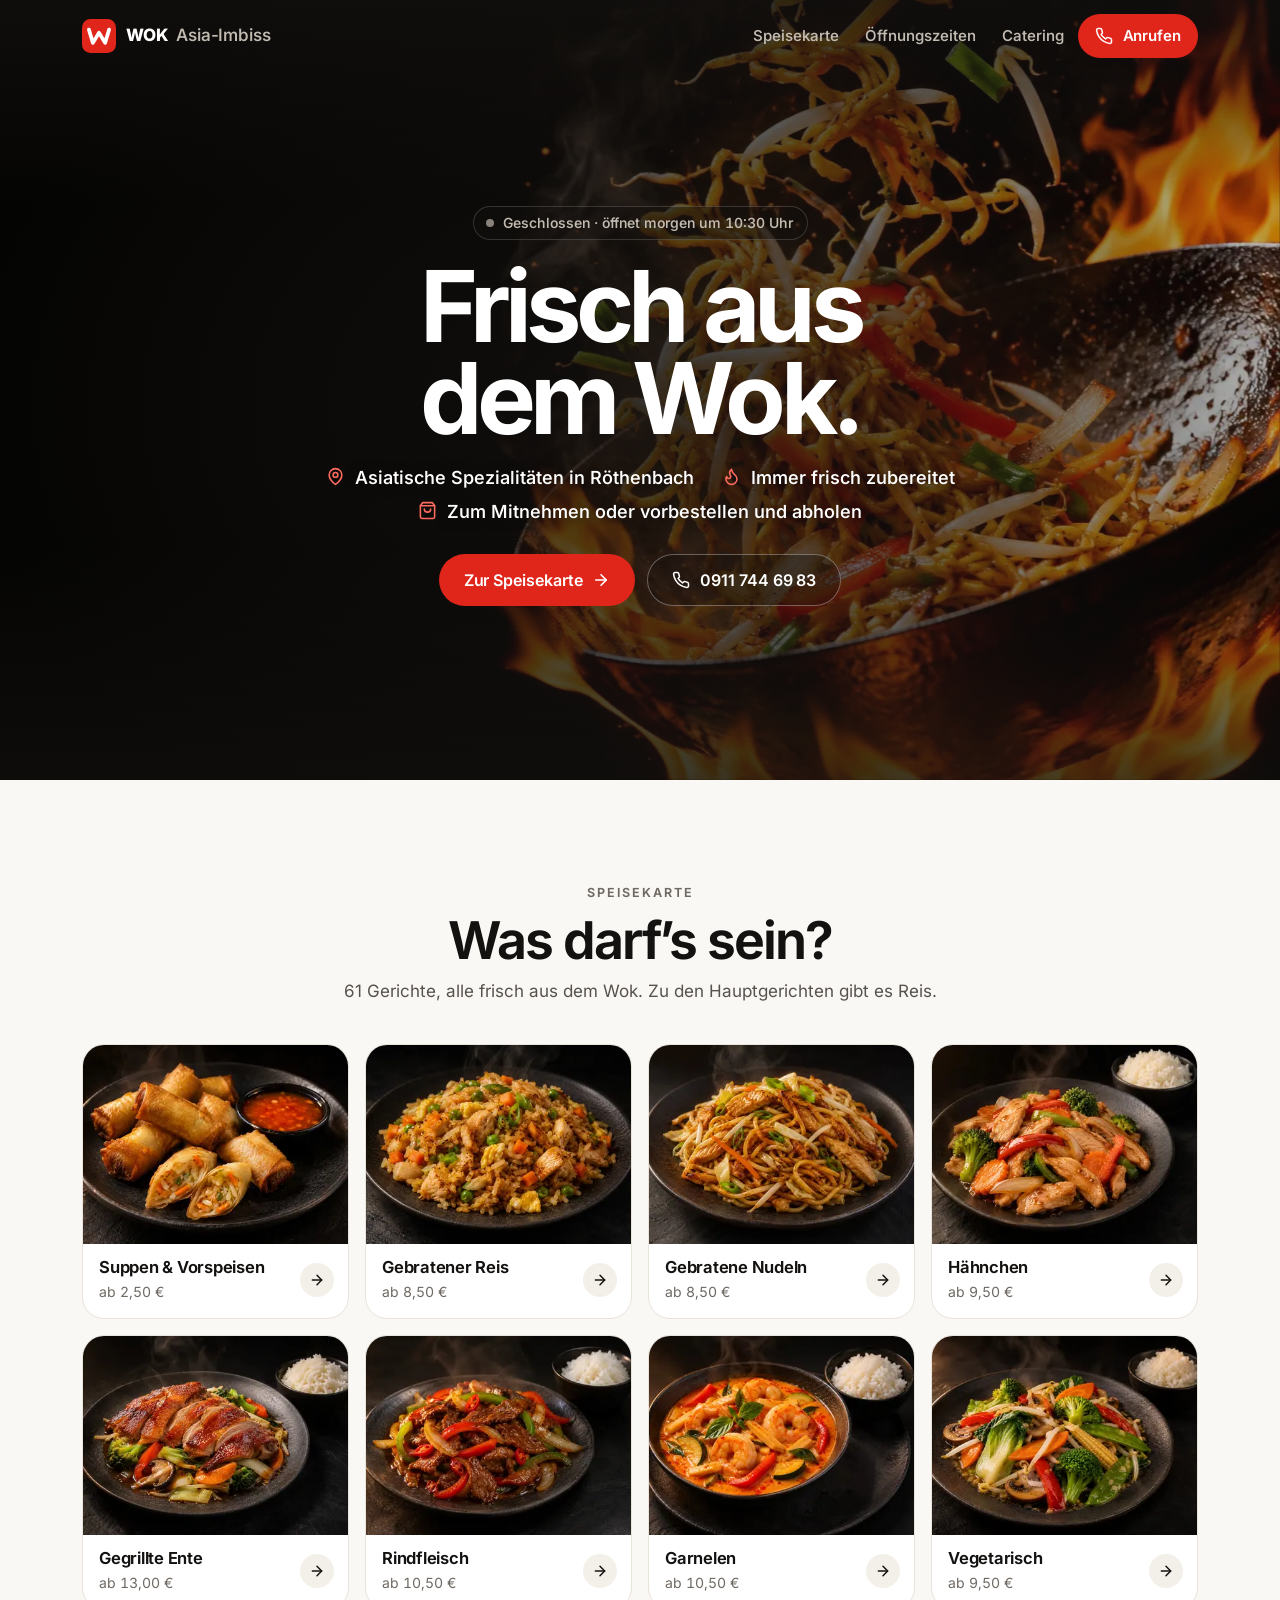
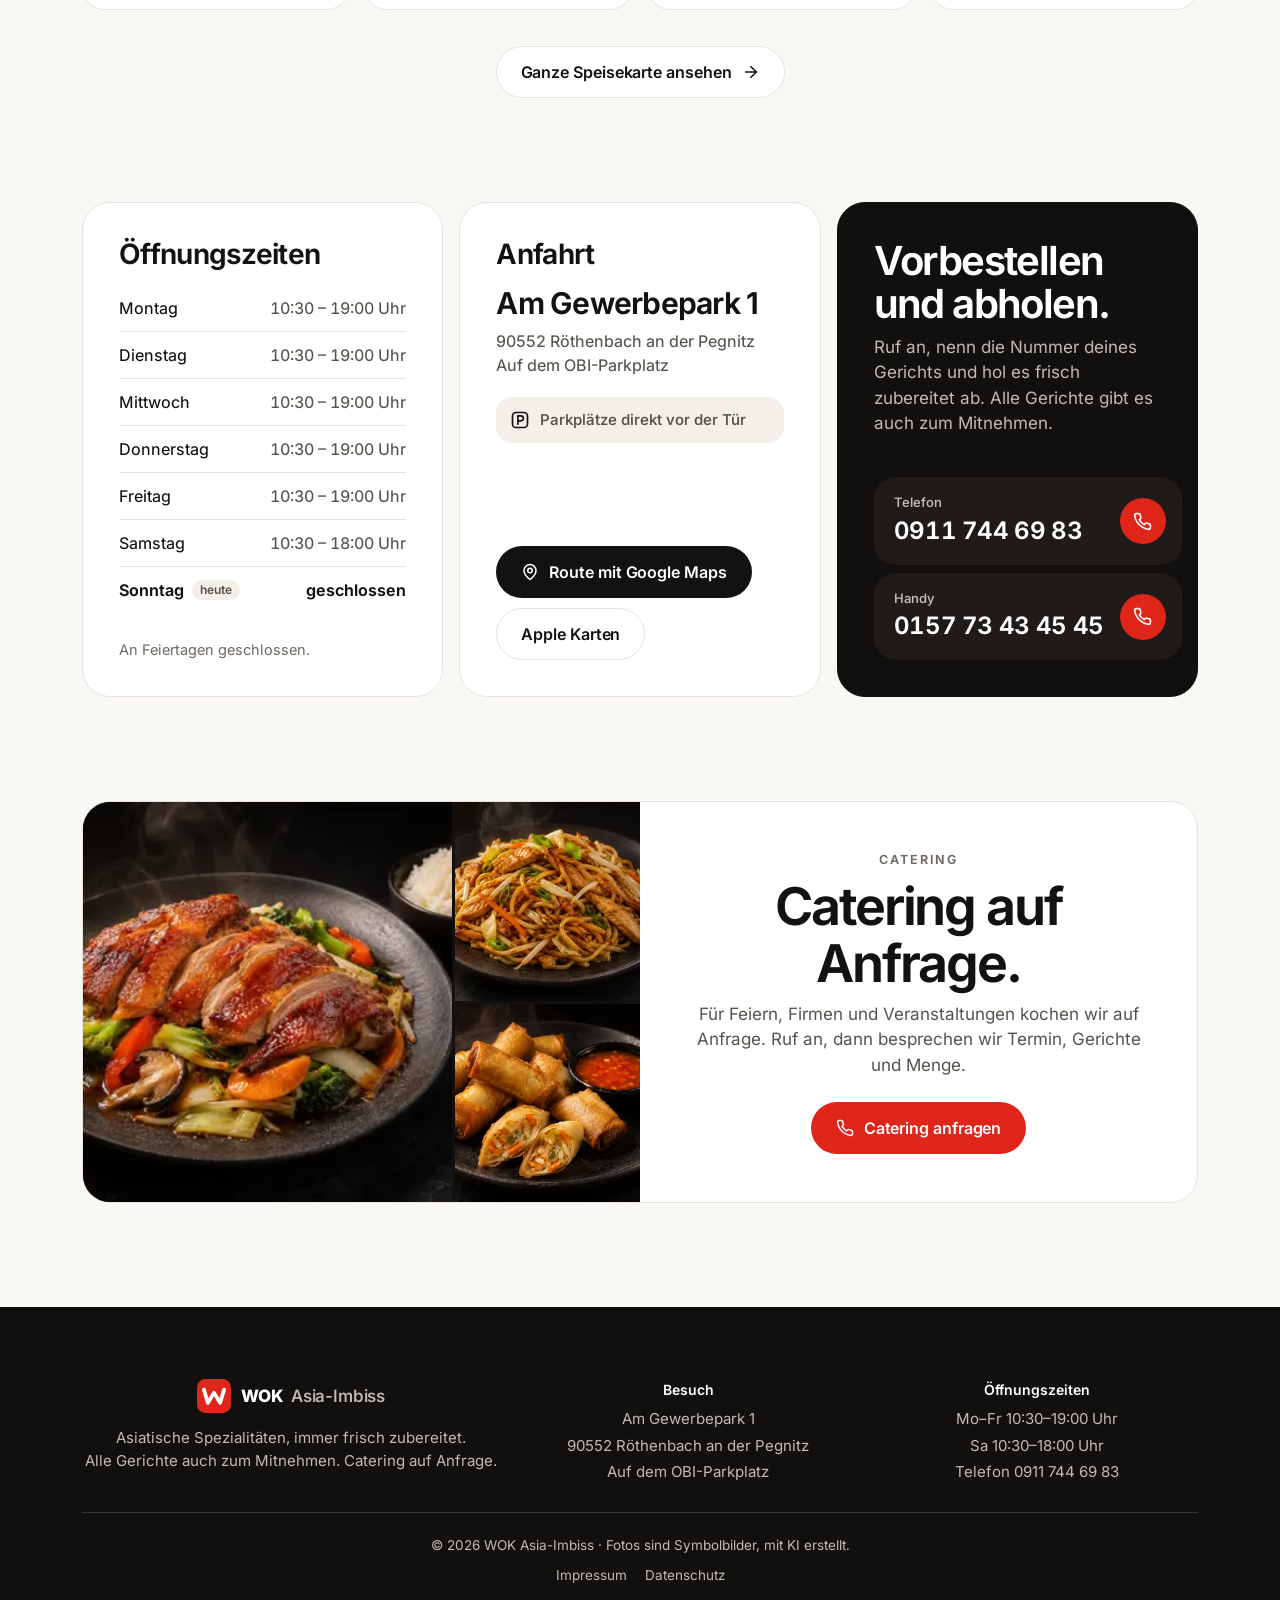
==== index.html @ e11b7545 "Website aktualisiert (Quelle b8aa96e)" ====
<!doctype html>
<html lang="de">
<head>
<meta charset="utf-8">
<meta name="viewport" content="width=device-width, initial-scale=1, viewport-fit=cover">
<title>WOK Asia-Imbiss | Röthenbach an der Pegnitz</title>
<meta name="description" content="WOK Asia-Imbiss in Röthenbach an der Pegnitz: asiatische spezialitäten, frisch aus dem Wok. Speisekarte mit Preisen, Öffnungszeiten, Vorbestellen und Catering auf Anfrage.">

<link rel="canonical" href="https://wokimbiss.torchtechnology.de/">
<meta name="theme-color" content="#12100e">
<meta name="format-detection" content="telephone=no">
<link rel="icon" href="/favicon.svg" type="image/svg+xml">
<link rel="apple-touch-icon" href="/apple-touch-icon.png">
<link rel="preload" href="/fonts/inter-latin.woff2" as="font" type="font/woff2" crossorigin>
<link rel="preload" as="image" type="image/webp" imagesrcset="/img/hero-480.7e2e9b.webp 480w, /img/hero-960.7e2e9b.webp 960w, /img/hero-1536.7e2e9b.webp 1536w" imagesizes="100vw" fetchpriority="high">
<link rel="stylesheet" href="/styles.css?v=b0c5729e">
<script>document.documentElement.classList.add("js")</script>
<meta property="og:type" content="website">
<meta property="og:locale" content="de_DE">
<meta property="og:site_name" content="WOK Asia-Imbiss">
<meta property="og:title" content="WOK Asia-Imbiss | Röthenbach an der Pegnitz">
<meta property="og:description" content="WOK Asia-Imbiss in Röthenbach an der Pegnitz: asiatische spezialitäten, frisch aus dem Wok. Speisekarte mit Preisen, Öffnungszeiten, Vorbestellen und Catering auf Anfrage.">
<meta property="og:url" content="https://wokimbiss.torchtechnology.de/">
<meta property="og:image" content="https://wokimbiss.torchtechnology.de/og.png">
<meta property="og:image:width" content="1200">
<meta property="og:image:height" content="630">
<meta name="twitter:card" content="summary_large_image">
<script type="application/ld+json">{"@context":"https://schema.org","@type":"Restaurant","@id":"https://wokimbiss.torchtechnology.de/#restaurant","name":"WOK Asia-Imbiss","description":"Asiatische Spezialitäten, immer frisch zubereitet. Alle Gerichte auch zum Mitnehmen.","url":"https://wokimbiss.torchtechnology.de/","telephone":"+499117446983","image":"https://wokimbiss.torchtechnology.de/og.png","servesCuisine":["Asiatisch","Chinesisch","Thailändisch"],"priceRange":"€","hasMenu":"https://wokimbiss.torchtechnology.de/speisekarte/","acceptsReservations":false,"address":{"@type":"PostalAddress","streetAddress":"Am Gewerbepark 1","postalCode":"90552","addressLocality":"Röthenbach an der Pegnitz","addressRegion":"Bayern","addressCountry":"DE"},"openingHoursSpecification":[{"@type":"OpeningHoursSpecification","dayOfWeek":["Monday","Tuesday","Wednesday","Thursday","Friday"],"opens":"10:30","closes":"19:00"},{"@type":"OpeningHoursSpecification","dayOfWeek":["Saturday"],"opens":"10:30","closes":"18:00"}]}</script>
</head>
<body>
<a class="skip" href="#inhalt">Zum Inhalt springen</a>
<div class="top">

<header class="head">
  <div class="wrap">
    <a class="brand" href="/" aria-label="WOK Asia-Imbiss, zur Startseite"><svg viewBox="0 0 64 64" aria-hidden="true"><rect width="64" height="64" rx="16" fill="#e0251b"/><path d="M13 20l7.5 25L32 26l11.5 19L51 20" fill="none" stroke="#fff" stroke-width="7" stroke-linecap="round" stroke-linejoin="round"/></svg><span><b>WOK</b> Asia-Imbiss</span></a>
    <nav class="nav" aria-label="Hauptnavigation">
      <a href="/speisekarte/">Speisekarte</a>
      <a class="nav-wide" href="/#besuch">Öffnungszeiten</a><a class="nav-wide" href="/#catering">Catering</a>
      <a class="btn btn-primary btn-call" href="tel:+499117446983"><svg viewBox="0 0 24 24" fill="none" stroke="currentColor" stroke-width="2" stroke-linecap="round" stroke-linejoin="round" aria-hidden="true"><path d="M22 16.92v3a2 2 0 0 1-2.18 2 19.79 19.79 0 0 1-8.63-3.07 19.5 19.5 0 0 1-6-6 19.79 19.79 0 0 1-3.07-8.67A2 2 0 0 1 4.11 2h3a2 2 0 0 1 2 1.72 12.84 12.84 0 0 0 .7 2.81 2 2 0 0 1-.45 2.11L8.09 9.91a16 16 0 0 0 6 6l1.27-1.27a2 2 0 0 1 2.11-.45 12.84 12.84 0 0 0 2.81.7A2 2 0 0 1 22 16.92z"/></svg><span>Anrufen</span></a>
    </nav>
  </div>
</header>

<section class="hero" aria-labelledby="hero-titel">
  <div class="hero-bild" data-video-gross="/video/hero-gross.216dca.mp4" data-video-klein="/video/hero-klein.01dcab.mp4"><img src="/img/hero-960.7e2e9b.webp" srcset="/img/hero-480.7e2e9b.webp 480w, /img/hero-960.7e2e9b.webp 960w, /img/hero-1536.7e2e9b.webp 1536w" sizes="100vw" width="1536" height="1024" alt="" fetchpriority="high"></div>
  <div class="wrap">
    <div class="hero-text rise">
      <p class="status" data-status aria-live="polite">Mo–Fr 10:30–19:00 Uhr · Sa 10:30–18:00 Uhr</p>
      <h1 id="hero-titel">Frisch aus dem Wok.</h1>
      <ul class="punkte">
        <li><svg viewBox="0 0 24 24" fill="none" stroke="currentColor" stroke-width="2" stroke-linecap="round" stroke-linejoin="round" aria-hidden="true"><path d="M20 10c0 6-8 12-8 12s-8-6-8-12a8 8 0 0 1 16 0Z"/><circle cx="12" cy="10" r="3"/></svg>Asiatische Spezialitäten in Röthenbach</li>
        <li><svg viewBox="0 0 24 24" fill="none" stroke="currentColor" stroke-width="2" stroke-linecap="round" stroke-linejoin="round" aria-hidden="true"><path d="M8.5 14.5A2.5 2.5 0 0 0 11 12c0-1.38-.5-2-1-3-1.07-2.14-.22-4.05 2-6 .5 2.5 2 4.9 4 6.5 2 1.6 3 3.5 3 5.5a7 7 0 1 1-14 0c0-1.15.43-2.29 1-3a2.5 2.5 0 0 0 2.5 2.5z"/></svg>Immer frisch zubereitet</li>
        <li><svg viewBox="0 0 24 24" fill="none" stroke="currentColor" stroke-width="2" stroke-linecap="round" stroke-linejoin="round" aria-hidden="true"><path d="M6 2 3 6v14a2 2 0 0 0 2 2h14a2 2 0 0 0 2-2V6l-3-4Z"/><path d="M3 6h18"/><path d="M16 10a4 4 0 0 1-8 0"/></svg>Zum Mitnehmen oder vorbestellen und abholen</li>
      </ul>
      <div class="cta">
        <a class="btn btn-primary" href="/speisekarte/">Zur Speisekarte<svg class="go" viewBox="0 0 24 24" fill="none" stroke="currentColor" stroke-width="2.2" stroke-linecap="round" stroke-linejoin="round" aria-hidden="true"><path d="M5 12h14"/><path d="m12 5 7 7-7 7"/></svg></a>
        <a class="btn btn-glass" href="tel:+499117446983"><svg viewBox="0 0 24 24" fill="none" stroke="currentColor" stroke-width="2" stroke-linecap="round" stroke-linejoin="round" aria-hidden="true"><path d="M22 16.92v3a2 2 0 0 1-2.18 2 19.79 19.79 0 0 1-8.63-3.07 19.5 19.5 0 0 1-6-6 19.79 19.79 0 0 1-3.07-8.67A2 2 0 0 1 4.11 2h3a2 2 0 0 1 2 1.72 12.84 12.84 0 0 0 .7 2.81 2 2 0 0 1-.45 2.11L8.09 9.91a16 16 0 0 0 6 6l1.27-1.27a2 2 0 0 1 2.11-.45 12.84 12.84 0 0 0 2.81.7A2 2 0 0 1 22 16.92z"/></svg>0911 744 69 83</a>
      </div>
    </div>
  </div>
</section>
</div>
<main id="inhalt">

<section class="band" aria-labelledby="karte-titel">
  <div class="wrap">
    <div class="band-head" data-reveal>
      <div>
        <p class="kicker">Speisekarte</p>
        <h2 class="h2" id="karte-titel">Was darf’s sein?</h2>
        <p class="sub">61 Gerichte, alle frisch aus dem Wok. Zu den Hauptgerichten gibt es Reis.</p>
      </div>
    </div>
    <div class="tiles" data-reveal>
<a class="tile" href="/speisekarte/#vorspeisen">
        <div class="tile-bild"><img src="/img/vorspeisen-960.758e35.webp" srcset="/img/vorspeisen-480.758e35.webp 480w, /img/vorspeisen-960.758e35.webp 960w, /img/vorspeisen-1536.758e35.webp 1536w" sizes="(min-width: 1180px) 270px, (min-width: 820px) 23vw, 46vw" width="1536" height="1024" alt="" loading="lazy" decoding="async"></div>
        <div class="tile-text"><div><h3>Suppen &amp; Vorspeisen</h3><p>ab 2,50 €</p></div><i><svg class="go" viewBox="0 0 24 24" fill="none" stroke="currentColor" stroke-width="2.2" stroke-linecap="round" stroke-linejoin="round" aria-hidden="true"><path d="M5 12h14"/><path d="m12 5 7 7-7 7"/></svg></i></div>
      </a>
<a class="tile" href="/speisekarte/#reis">
        <div class="tile-bild"><img src="/img/reis-960.37f11b.webp" srcset="/img/reis-480.37f11b.webp 480w, /img/reis-960.37f11b.webp 960w, /img/reis-1536.37f11b.webp 1536w" sizes="(min-width: 1180px) 270px, (min-width: 820px) 23vw, 46vw" width="1536" height="1024" alt="" loading="lazy" decoding="async"></div>
        <div class="tile-text"><div><h3>Gebratener Reis</h3><p>ab 8,50 €</p></div><i><svg class="go" viewBox="0 0 24 24" fill="none" stroke="currentColor" stroke-width="2.2" stroke-linecap="round" stroke-linejoin="round" aria-hidden="true"><path d="M5 12h14"/><path d="m12 5 7 7-7 7"/></svg></i></div>
      </a>
<a class="tile" href="/speisekarte/#nudeln">
        <div class="tile-bild"><img src="/img/nudeln-960.c8d05f.webp" srcset="/img/nudeln-480.c8d05f.webp 480w, /img/nudeln-960.c8d05f.webp 960w, /img/nudeln-1536.c8d05f.webp 1536w" sizes="(min-width: 1180px) 270px, (min-width: 820px) 23vw, 46vw" width="1536" height="1024" alt="" loading="lazy" decoding="async"></div>
        <div class="tile-text"><div><h3>Gebratene Nudeln</h3><p>ab 8,50 €</p></div><i><svg class="go" viewBox="0 0 24 24" fill="none" stroke="currentColor" stroke-width="2.2" stroke-linecap="round" stroke-linejoin="round" aria-hidden="true"><path d="M5 12h14"/><path d="m12 5 7 7-7 7"/></svg></i></div>
      </a>
<a class="tile" href="/speisekarte/#haehnchen">
        <div class="tile-bild"><img src="/img/haehnchen-960.d4d4cb.webp" srcset="/img/haehnchen-480.d4d4cb.webp 480w, /img/haehnchen-960.d4d4cb.webp 960w, /img/haehnchen-1536.d4d4cb.webp 1536w" sizes="(min-width: 1180px) 270px, (min-width: 820px) 23vw, 46vw" width="1536" height="1024" alt="" loading="lazy" decoding="async"></div>
        <div class="tile-text"><div><h3>Hähnchen</h3><p>ab 9,50 €</p></div><i><svg class="go" viewBox="0 0 24 24" fill="none" stroke="currentColor" stroke-width="2.2" stroke-linecap="round" stroke-linejoin="round" aria-hidden="true"><path d="M5 12h14"/><path d="m12 5 7 7-7 7"/></svg></i></div>
      </a>
<a class="tile" href="/speisekarte/#ente">
        <div class="tile-bild"><img src="/img/ente-960.2f9242.webp" srcset="/img/ente-480.2f9242.webp 480w, /img/ente-960.2f9242.webp 960w, /img/ente-1536.2f9242.webp 1536w" sizes="(min-width: 1180px) 270px, (min-width: 820px) 23vw, 46vw" width="1536" height="1024" alt="" loading="lazy" decoding="async"></div>
        <div class="tile-text"><div><h3>Gegrillte Ente</h3><p>ab 13,00 €</p></div><i><svg class="go" viewBox="0 0 24 24" fill="none" stroke="currentColor" stroke-width="2.2" stroke-linecap="round" stroke-linejoin="round" aria-hidden="true"><path d="M5 12h14"/><path d="m12 5 7 7-7 7"/></svg></i></div>
      </a>
<a class="tile" href="/speisekarte/#rind">
        <div class="tile-bild"><img src="/img/rind-960.48fc5e.webp" srcset="/img/rind-480.48fc5e.webp 480w, /img/rind-960.48fc5e.webp 960w, /img/rind-1536.48fc5e.webp 1536w" sizes="(min-width: 1180px) 270px, (min-width: 820px) 23vw, 46vw" width="1536" height="1024" alt="" loading="lazy" decoding="async"></div>
        <div class="tile-text"><div><h3>Rindfleisch</h3><p>ab 10,50 €</p></div><i><svg class="go" viewBox="0 0 24 24" fill="none" stroke="currentColor" stroke-width="2.2" stroke-linecap="round" stroke-linejoin="round" aria-hidden="true"><path d="M5 12h14"/><path d="m12 5 7 7-7 7"/></svg></i></div>
      </a>
<a class="tile" href="/speisekarte/#garnelen">
        <div class="tile-bild"><img src="/img/garnelen-960.a9fc4d.webp" srcset="/img/garnelen-480.a9fc4d.webp 480w, /img/garnelen-960.a9fc4d.webp 960w, /img/garnelen-1536.a9fc4d.webp 1536w" sizes="(min-width: 1180px) 270px, (min-width: 820px) 23vw, 46vw" width="1536" height="1024" alt="" loading="lazy" decoding="async"></div>
        <div class="tile-text"><div><h3>Garnelen</h3><p>ab 10,50 €</p></div><i><svg class="go" viewBox="0 0 24 24" fill="none" stroke="currentColor" stroke-width="2.2" stroke-linecap="round" stroke-linejoin="round" aria-hidden="true"><path d="M5 12h14"/><path d="m12 5 7 7-7 7"/></svg></i></div>
      </a>
<a class="tile" href="/speisekarte/#vegetarisch">
        <div class="tile-bild"><img src="/img/vegetarisch-960.5b29e7.webp" srcset="/img/vegetarisch-480.5b29e7.webp 480w, /img/vegetarisch-960.5b29e7.webp 960w, /img/vegetarisch-1536.5b29e7.webp 1536w" sizes="(min-width: 1180px) 270px, (min-width: 820px) 23vw, 46vw" width="1536" height="1024" alt="" loading="lazy" decoding="async"></div>
        <div class="tile-text"><div><h3>Vegetarisch</h3><p>ab 9,50 €</p></div><i><svg class="go" viewBox="0 0 24 24" fill="none" stroke="currentColor" stroke-width="2.2" stroke-linecap="round" stroke-linejoin="round" aria-hidden="true"><path d="M5 12h14"/><path d="m12 5 7 7-7 7"/></svg></i></div>
      </a>
    </div>
    <div class="center-cta"><a class="btn btn-line" href="/speisekarte/">Ganze Speisekarte ansehen<svg class="go" viewBox="0 0 24 24" fill="none" stroke="currentColor" stroke-width="2.2" stroke-linecap="round" stroke-linejoin="round" aria-hidden="true"><path d="M5 12h14"/><path d="m12 5 7 7-7 7"/></svg></a></div>
  </div>
</section>

<section class="band" id="besuch" aria-label="Öffnungszeiten, Anfahrt und Vorbestellen">
  <div class="wrap bento">
    <div class="box b-hours" data-reveal>
      <h2>Öffnungszeiten</h2>
      <table class="hours"><tbody><tr data-tag="1"><th scope="row">Montag</th><td>10:30 – 19:00 Uhr</td></tr><tr data-tag="2"><th scope="row">Dienstag</th><td>10:30 – 19:00 Uhr</td></tr><tr data-tag="3"><th scope="row">Mittwoch</th><td>10:30 – 19:00 Uhr</td></tr><tr data-tag="4"><th scope="row">Donnerstag</th><td>10:30 – 19:00 Uhr</td></tr><tr data-tag="5"><th scope="row">Freitag</th><td>10:30 – 19:00 Uhr</td></tr><tr data-tag="6"><th scope="row">Samstag</th><td>10:30 – 18:00 Uhr</td></tr><tr data-tag="0"><th scope="row">Sonntag</th><td>geschlossen</td></tr></tbody></table>
      <p class="note">An Feiertagen geschlossen.</p>
    </div>
    <div class="box b-map" data-reveal>
      <h2>Anfahrt</h2>
      <address class="address">Am Gewerbepark 1<span>90552 Röthenbach an der Pegnitz<br>Auf dem OBI-Parkplatz</span></address>
      <p class="park"><svg viewBox="0 0 24 24" fill="none" stroke="currentColor" stroke-width="2" stroke-linecap="round" stroke-linejoin="round" aria-hidden="true"><rect x="3" y="3" width="18" height="18" rx="4"/><path d="M9.5 17V7h3.5a3 3 0 0 1 0 6H9.5"/></svg>Parkplätze direkt vor der Tür</p>
      <div class="links">
        <a class="btn btn-dark" href="https://www.google.com/maps/search/?api=1&query=WOK%20Asia-Imbiss%2C%20Am%20Gewerbepark%201%2C%2090552%20R%C3%B6thenbach%20an%20der%20Pegnitz" rel="noopener" target="_blank"><svg viewBox="0 0 24 24" fill="none" stroke="currentColor" stroke-width="2" stroke-linecap="round" stroke-linejoin="round" aria-hidden="true"><path d="M20 10c0 6-8 12-8 12s-8-6-8-12a8 8 0 0 1 16 0Z"/><circle cx="12" cy="10" r="3"/></svg>Route mit Google Maps</a>
        <a class="btn btn-line" href="https://maps.apple.com/?q=WOK%20Asia-Imbiss&address=Am%20Gewerbepark%201%2C%2090552%20R%C3%B6thenbach%20an%20der%20Pegnitz" rel="noopener" target="_blank">Apple Karten</a>
      </div>
    </div>
    <div class="box b-order" data-reveal>
      <div>
        <h2>Vorbestellen und abholen.</h2>
        <p>Ruf an, nenn die Nummer deines Gerichts und hol es frisch zubereitet ab. Alle Gerichte gibt es auch zum Mitnehmen.</p>
      </div>
      <div class="phones">
        <a class="phone" href="tel:+499117446983"><span><small>Telefon</small><strong>0911 744 69 83</strong></span><i><svg viewBox="0 0 24 24" fill="none" stroke="currentColor" stroke-width="2" stroke-linecap="round" stroke-linejoin="round" aria-hidden="true"><path d="M22 16.92v3a2 2 0 0 1-2.18 2 19.79 19.79 0 0 1-8.63-3.07 19.5 19.5 0 0 1-6-6 19.79 19.79 0 0 1-3.07-8.67A2 2 0 0 1 4.11 2h3a2 2 0 0 1 2 1.72 12.84 12.84 0 0 0 .7 2.81 2 2 0 0 1-.45 2.11L8.09 9.91a16 16 0 0 0 6 6l1.27-1.27a2 2 0 0 1 2.11-.45 12.84 12.84 0 0 0 2.81.7A2 2 0 0 1 22 16.92z"/></svg></i></a>
        <a class="phone" href="tel:+4915773434545"><span><small>Handy</small><strong>0157 73 43 45 45</strong></span><i><svg viewBox="0 0 24 24" fill="none" stroke="currentColor" stroke-width="2" stroke-linecap="round" stroke-linejoin="round" aria-hidden="true"><path d="M22 16.92v3a2 2 0 0 1-2.18 2 19.79 19.79 0 0 1-8.63-3.07 19.5 19.5 0 0 1-6-6 19.79 19.79 0 0 1-3.07-8.67A2 2 0 0 1 4.11 2h3a2 2 0 0 1 2 1.72 12.84 12.84 0 0 0 .7 2.81 2 2 0 0 1-.45 2.11L8.09 9.91a16 16 0 0 0 6 6l1.27-1.27a2 2 0 0 1 2.11-.45 12.84 12.84 0 0 0 2.81.7A2 2 0 0 1 22 16.92z"/></svg></i></a>
      </div>
    </div>
  </div>
</section>

<section class="band" id="catering" aria-labelledby="catering-titel">
  <div class="wrap">
    <div class="catering" data-reveal>
      <div class="catering-bild"><img src="/img/ente-960.2f9242.webp" srcset="/img/ente-480.2f9242.webp 480w, /img/ente-960.2f9242.webp 960w, /img/ente-1536.2f9242.webp 1536w" sizes="(min-width: 900px) 380px, 66vw" width="1536" height="1024" alt="" loading="lazy" decoding="async"><img src="/img/nudeln-960.c8d05f.webp" srcset="/img/nudeln-480.c8d05f.webp 480w, /img/nudeln-960.c8d05f.webp 960w, /img/nudeln-1536.c8d05f.webp 1536w" sizes="(min-width: 900px) 190px, 33vw" width="1536" height="1024" alt="" loading="lazy" decoding="async"><img src="/img/vorspeisen-960.758e35.webp" srcset="/img/vorspeisen-480.758e35.webp 480w, /img/vorspeisen-960.758e35.webp 960w, /img/vorspeisen-1536.758e35.webp 1536w" sizes="(min-width: 900px) 190px, 33vw" width="1536" height="1024" alt="" loading="lazy" decoding="async"></div>
      <div class="catering-text">
        <p class="kicker">Catering</p>
        <h2 class="h2" id="catering-titel">Catering auf Anfrage.</h2>
        <p class="sub">Für Feiern, Firmen und Veranstaltungen kochen wir auf Anfrage. Ruf an, dann besprechen wir Termin, Gerichte und Menge.</p>
        <div class="cta"><a class="btn btn-primary" href="tel:+499117446983"><svg viewBox="0 0 24 24" fill="none" stroke="currentColor" stroke-width="2" stroke-linecap="round" stroke-linejoin="round" aria-hidden="true"><path d="M22 16.92v3a2 2 0 0 1-2.18 2 19.79 19.79 0 0 1-8.63-3.07 19.5 19.5 0 0 1-6-6 19.79 19.79 0 0 1-3.07-8.67A2 2 0 0 1 4.11 2h3a2 2 0 0 1 2 1.72 12.84 12.84 0 0 0 .7 2.81 2 2 0 0 1-.45 2.11L8.09 9.91a16 16 0 0 0 6 6l1.27-1.27a2 2 0 0 1 2.11-.45 12.84 12.84 0 0 0 2.81.7A2 2 0 0 1 22 16.92z"/></svg>Catering anfragen</a></div>
      </div>
    </div>
  </div>
</section>
</main>
<footer class="foot">
  <div class="wrap">
    <div>
      <a class="brand" href="/"><svg viewBox="0 0 64 64" aria-hidden="true"><rect width="64" height="64" rx="16" fill="#e0251b"/><path d="M13 20l7.5 25L32 26l11.5 19L51 20" fill="none" stroke="#fff" stroke-width="7" stroke-linecap="round" stroke-linejoin="round"/></svg><span><b>WOK</b> Asia-Imbiss</span></a>
      <p>Asiatische Spezialitäten, immer frisch zubereitet.<br>Alle Gerichte auch zum Mitnehmen. Catering auf Anfrage.</p>
    </div>
    <div>
      <strong>Besuch</strong>
      <p>Am Gewerbepark 1</p>
      <p>90552 Röthenbach an der Pegnitz</p>
      <p>Auf dem OBI-Parkplatz</p>
    </div>
    <div>
      <strong>Öffnungszeiten</strong>
      <p>Mo–Fr 10:30–19:00 Uhr</p><p>Sa 10:30–18:00 Uhr</p>
      <p>Telefon <a href="tel:+499117446983">0911 744 69 83</a></p>
    </div>
    <div class="legal-line">
      <span>© 2026 WOK Asia-Imbiss · Fotos sind Symbolbilder, mit KI erstellt.</span>
      <nav aria-label="Rechtliches"><a href="/impressum/">Impressum</a><a href="/datenschutz/">Datenschutz</a></nav>
    </div>
  </div>
</footer>
<script>window.__WOK__={"zeiten":[{"tag":1,"von":"10:30","bis":"19:00"},{"tag":2,"von":"10:30","bis":"19:00"},{"tag":3,"von":"10:30","bis":"19:00"},{"tag":4,"von":"10:30","bis":"19:00"},{"tag":5,"von":"10:30","bis":"19:00"},{"tag":6,"von":"10:30","bis":"18:00"}],"zu":[]};</script>
<script src="/app.js?v=ffc234f1" defer></script>
</body>
</html>
---- styles.css ----
@font-face {
  font-family: "Inter";
  src: url("/fonts/inter-latin.woff2") format("woff2");
  font-weight: 100 900;
  font-style: normal;
  font-display: swap;
}

:root {
  --bg: #faf8f5;
  --surface: #ffffff;
  --surface-2: #f3efe9;
  --ink: #141210;
  --ink-2: #57524c;
  --ink-3: #6f6963;
  --line: #e8e3db;
  --dark: #12100e;
  --dark-2: #1e1b18;
  --on-dark: #ffffff;
  --on-dark-2: #c2bbb1;
  --dark-line: rgba(255, 255, 255, 0.16);
  --accent: #e0251b;
  --accent-hover: #c41d14;
  --spicy: #c2271c;
  --open: #4ade80;
  --r-xl: 28px;
  --r-lg: 22px;
  --r: 16px;
  --wrap: 1180px;
  --pad: clamp(16px, 4.5vw, 32px);
  --ease: cubic-bezier(0.23, 1, 0.32, 1);
  --chips-h: 64px;
  color-scheme: light;
}

*, *::before, *::after { box-sizing: border-box; }

html {
  -webkit-text-size-adjust: 100%;
  text-size-adjust: 100%;
  scroll-padding-top: calc(var(--chips-h) + 16px);
  background: var(--dark);
}
@media (prefers-reduced-motion: no-preference) { html { scroll-behavior: smooth; } }

body {
  margin: 0;
  font-family: "Inter", ui-sans-serif, system-ui, -apple-system, "Segoe UI", Roboto, sans-serif;
  font-size: 17px;
  line-height: 1.5;
  color: var(--ink);
  background: var(--bg);
  -webkit-font-smoothing: antialiased;
  font-feature-settings: "cv11", "ss03";
  hyphens: auto;
  overflow-wrap: break-word;
}

img, svg { display: block; max-width: 100%; }
img { height: auto; }
a { color: inherit; }
h1, h2, h3 { margin: 0; line-height: 1.08; font-weight: 650; letter-spacing: -0.025em; text-wrap: balance; hyphens: manual; }
p { margin: 0; }
[hidden] { display: none !important; }
.hero .lead, .menu-hero .lead, .band-head .sub, .rice-note, .legal-notes, .cta-card p, .b-order p, .cat-note { hyphens: manual; }
.sr { position: absolute; width: 1px; height: 1px; overflow: hidden; clip: rect(0 0 0 0); white-space: nowrap; }

.wrap { width: 100%; max-width: var(--wrap); margin-inline: auto; padding-inline: max(var(--pad), env(safe-area-inset-left)) max(var(--pad), env(safe-area-inset-right)); }
.wrap-menu { max-width: 900px; }

.skip { position: absolute; left: 12px; top: -60px; z-index: 100; background: #fff; color: var(--ink); padding: 10px 14px; border-radius: 10px; text-decoration: none; font-weight: 600; }
.skip:focus { top: 12px; }
:focus-visible { outline: 3px solid var(--accent); outline-offset: 3px; border-radius: 8px; }

/* ---------- Dunkler Kopfbereich ---------- */
.top { position: relative; background: var(--dark); color: var(--on-dark); isolation: isolate; }
.notice { position: relative; z-index: 3; background: var(--accent); color: #fff; font-size: 15px; font-weight: 550; text-align: center; padding: 10px var(--pad); }

.head { position: relative; z-index: 3; }
.head .wrap { display: flex; align-items: center; justify-content: space-between; gap: 12px; min-height: 72px; }
.brand { display: inline-flex; align-items: center; gap: 10px; text-decoration: none; white-space: nowrap; }
.brand svg { width: 34px; height: 34px; flex: none; }
.brand span { font-size: 17px; font-weight: 550; letter-spacing: -0.01em; color: var(--on-dark-2); }
.brand b { color: var(--on-dark); font-weight: 800; letter-spacing: 0.01em; margin-right: 3px; }
.nav { display: flex; align-items: center; gap: 2px; white-space: nowrap; hyphens: manual; }
.nav a:not(.btn) {
  display: inline-flex; align-items: center; min-height: 44px; padding: 0 12px; border-radius: 999px;
  text-decoration: none; font-size: 15px; font-weight: 550; color: var(--on-dark-2);
  transition: color 150ms var(--ease);
}
.nav a:not(.btn):hover, .nav a[aria-current="page"] { color: var(--on-dark); }
.nav a.nav-wide:not(.btn) { display: none; }
@media (min-width: 760px) { .nav a.nav-wide:not(.btn) { display: inline-flex; } }
@media (max-width: 419px) {
  .nav .btn-call { width: 44px; padding: 0; }
  .nav .btn-call span { position: absolute; width: 1px; height: 1px; overflow: hidden; clip: rect(0 0 0 0); }
  .nav a:not(.btn) { padding: 0 10px; }
}

/* ---------- Knöpfe ---------- */
.btn {
  display: inline-flex; align-items: center; justify-content: center; gap: 10px;
  min-height: 52px; padding: 0 24px; border-radius: 999px;
  font: inherit; font-size: 16px; font-weight: 600; letter-spacing: -0.005em; text-decoration: none; white-space: nowrap;
  border: 1px solid transparent; cursor: pointer;
  transition: background-color 160ms var(--ease), border-color 160ms var(--ease), color 160ms var(--ease), transform 120ms var(--ease);
}
.btn:active { transform: scale(0.98); }
.btn svg { width: 18px; height: 18px; flex: none; }
.btn .go { transition: transform 160ms var(--ease); }
.btn:hover .go { transform: translateX(3px); }
.btn-primary { background: var(--accent); color: #fff; }
.btn-primary:hover { background: var(--accent-hover); }
.btn-glass { color: var(--on-dark); border-color: rgba(255, 255, 255, 0.32); background: rgba(18, 16, 14, 0.35); }
.btn-glass:hover { border-color: rgba(255, 255, 255, 0.6); }
.btn-line { color: var(--ink); border-color: var(--line); background: var(--surface); }
.btn-line:hover { border-color: var(--ink); }
.btn-dark { background: var(--ink); color: #fff; }
.btn-dark:hover { background: #000; }
.btn-call { min-height: 44px; padding: 0 16px; font-size: 15px; }

/* ---------- Bausteine ---------- */
.kicker { font-size: 12.5px; font-weight: 650; letter-spacing: 0.16em; text-transform: uppercase; color: var(--ink-3); }
.h2 { font-size: clamp(32px, 6vw, 52px); letter-spacing: -0.04em; }
.sub { color: var(--ink-2); margin-top: 10px; max-width: 58ch; }

.status {
  display: inline-flex; align-items: center; gap: 9px; min-height: 34px; padding: 0 14px 0 12px;
  border: 1px solid var(--dark-line); border-radius: 999px; background: rgba(18, 16, 14, 0.45);
  font-size: 14px; font-weight: 550; color: var(--on-dark-2); font-variant-numeric: tabular-nums;
}
.status::before { content: ""; width: 8px; height: 8px; border-radius: 50%; background: #8a837b; flex: none; }
.status[data-open="true"] { color: var(--on-dark); }
.status[data-open="true"]::before { background: var(--open); }

/* ---------- Startseite: Hero mit Bild ---------- */
.hero { position: relative; z-index: 1; min-height: min(88svh, 780px); display: flex; align-items: flex-end; margin-top: -72px; padding: 120px 0 clamp(40px, 7vw, 88px); text-align: center; }
.hero-bild { position: absolute; inset: 0; z-index: -1; overflow: hidden; }
.hero-bild img { width: 100%; height: 100%; object-fit: cover; object-position: 66% 40%; }
.hero-bild::after {
  content: ""; position: absolute; inset: 0;
  background:
    linear-gradient(180deg, rgba(18, 16, 14, 0.8) 0%, rgba(18, 16, 14, 0) 24%),
    linear-gradient(0deg, rgba(18, 16, 14, 0.97) 0%, rgba(18, 16, 14, 0.86) 40%, rgba(18, 16, 14, 0.3) 66%, rgba(18, 16, 14, 0) 84%);
}
@media (min-width: 900px) {
  .hero { align-items: center; }
  .hero-bild img { object-position: 60% 55%; }
  .hero-bild::after {
    background:
      linear-gradient(180deg, rgba(18, 16, 14, 0.8) 0%, rgba(18, 16, 14, 0) 26%),
      linear-gradient(0deg, rgba(18, 16, 14, 0.7) 0%, rgba(18, 16, 14, 0) 30%),
      radial-gradient(ellipse 52% 62% at 50% 52%, rgba(18, 16, 14, 0.86) 0%, rgba(18, 16, 14, 0.62) 55%, rgba(18, 16, 14, 0.28) 100%);
  }
}
.hero .wrap { display: flex; justify-content: center; }
.hero-text { max-width: 760px; display: flex; flex-direction: column; align-items: center; }
.hero h1 { font-size: clamp(52px, min(14vw, 11svh), 112px); line-height: 0.93; letter-spacing: -0.055em; font-weight: 700; margin-top: 20px; }
.hero .lead { margin-top: 18px; font-size: clamp(17px, 2.1vw, 20px); line-height: 1.5; color: var(--on-dark-2); max-width: 38ch; }
.punkte { list-style: none; margin: 22px 0 0; padding: 0; display: grid; justify-content: center; gap: 10px; text-align: left; font-size: clamp(15.5px, 2vw, 18px); font-weight: 550; line-height: 1.35; color: var(--on-dark); hyphens: manual; }
.punkte li { display: flex; align-items: flex-start; gap: 10px; text-shadow: 0 1px 12px rgba(0, 0, 0, 0.5); }
.punkte li svg { margin-top: 1px; }
.punkte svg { width: 19px; height: 19px; color: #ff6a5f; flex: none; }
@media (min-width: 900px) { .punkte { display: flex; flex-wrap: wrap; justify-content: center; gap: 10px 28px; } }
.hero-bild video { position: absolute; inset: 0; width: 100%; height: 100%; object-fit: cover; object-position: 66% 40%; opacity: 0; transition: opacity 900ms var(--ease); }
.hero-bild video.spielt { opacity: 1; }
@media (min-width: 900px) { .hero-bild video { object-position: 60% 55%; } }
.hero .cta { display: flex; flex-wrap: wrap; justify-content: center; gap: 12px; margin-top: 30px; width: 100%; }
@media (max-width: 479px) { .hero .cta .btn { flex: 1 1 100%; } }

@media (prefers-reduced-motion: no-preference) {
  .rise > * { animation: rise 700ms var(--ease) both; }
  .rise > :nth-child(2) { animation-delay: 70ms; }
  .rise > :nth-child(3) { animation-delay: 140ms; }
  .rise > :nth-child(4) { animation-delay: 210ms; }
  .hero-bild img { animation: settle 1600ms var(--ease) both; }
}
@keyframes rise { from { opacity: 0; transform: translateY(18px); } to { opacity: 1; transform: none; } }
@keyframes settle { from { opacity: 0.4; transform: scale(1.05); } to { opacity: 1; transform: none; } }

/* ---------- Sektionen ---------- */
.band { padding: clamp(56px, 9vw, 104px) 0; }
.band + .band { padding-top: 0; }
.band-head .kicker + .h2 { margin-top: 10px; }
.band-head { display: flex; flex-direction: column; align-items: center; text-align: center; margin-bottom: clamp(28px, 4vw, 40px); }
.band-head .sub { margin-inline: auto; }
.center-cta { display: flex; justify-content: center; margin-top: clamp(24px, 4vw, 36px); }

/* Kategorien mit Bild */
.tiles { display: grid; gap: 12px; grid-template-columns: repeat(2, minmax(0, 1fr)); }
@media (min-width: 820px) { .tiles { grid-template-columns: repeat(4, minmax(0, 1fr)); gap: 16px; } }
.tile {
  display: flex; flex-direction: column; background: var(--surface); border: 1px solid var(--line); border-radius: var(--r-lg);
  overflow: hidden; text-decoration: none; transition: border-color 160ms var(--ease);
}
.tile:hover { border-color: #cfc7bb; }
.tile-bild { aspect-ratio: 4 / 3; overflow: hidden; background: var(--dark); }
.tile-bild img { width: 100%; height: 100%; object-fit: cover; transition: transform 500ms var(--ease); }
.tile:hover .tile-bild img { transform: scale(1.04); }
.tile-text { display: flex; align-items: center; justify-content: space-between; gap: 8px; padding: 14px 14px 16px 16px; }
.tile h3 { font-size: 16.5px; letter-spacing: -0.015em; line-height: 1.2; }
.tile p { font-size: 14px; color: var(--ink-3); font-variant-numeric: tabular-nums; margin-top: 3px; }
.tile i { display: inline-grid; place-items: center; width: 34px; height: 34px; border-radius: 50%; background: var(--surface-2); color: var(--ink); flex: none; transition: background-color 160ms var(--ease), color 160ms var(--ease); }
.tile i svg { width: 16px; height: 16px; transition: transform 160ms var(--ease); }
.tile:hover i { background: var(--ink); color: #fff; }
.tile:hover i svg { transform: translateX(2px); }
@media (max-width: 419px) { .tile i { display: none; } .tile-text { padding: 12px 12px 14px; } }

/* Bento: Zeiten, Anfahrt, Vorbestellen */
.bento { display: grid; gap: 12px; }
@media (min-width: 700px) { .bento { grid-template-columns: 1fr 1fr; gap: 16px; } .b-order { grid-column: 1 / -1; } }
@media (min-width: 1040px) { .bento { grid-template-columns: repeat(3, minmax(0, 1fr)); } .b-order { grid-column: auto; } .b-order .phones { margin-top: auto; } }
.b-hours { display: flex; flex-direction: column; }
.b-hours .note { margin-top: auto; padding-top: 14px; }
.box { background: var(--surface); border: 1px solid var(--line); border-radius: var(--r-xl); padding: clamp(22px, 3.4vw, 36px); }
.box h2 { font-size: clamp(22px, 3.2vw, 28px); letter-spacing: -0.025em; margin-bottom: 16px; }
.hours { width: 100%; border-collapse: collapse; font-variant-numeric: tabular-nums; font-size: 16px; }
.hours th, .hours td { text-align: left; padding: 11px 0; border-top: 1px solid var(--line); font-weight: 450; }
.hours tr:first-child th, .hours tr:first-child td { border-top: 0; }
.hours td { text-align: right; color: var(--ink-2); }
.hours tr.today th, .hours tr.today td { font-weight: 650; color: var(--ink); }
.hours tr.today th::after { content: "heute"; display: inline-block; margin-left: 8px; padding: 1px 8px; border-radius: 999px; background: var(--surface-2); font-size: 12px; font-weight: 600; color: var(--ink-2); vertical-align: 2px; }
.box .note { font-size: 14.5px; color: var(--ink-3); margin-top: 12px; }
.b-map { display: flex; flex-direction: column; }
.address { font-style: normal; font-size: clamp(22px, 3vw, 30px); font-weight: 650; letter-spacing: -0.025em; line-height: 1.2; }
.address span { display: block; font-size: 16px; font-weight: 450; letter-spacing: 0; color: var(--ink-2); margin-top: 8px; line-height: 1.5; }
.park { display: flex; align-items: center; gap: 10px; margin-top: 20px; padding: 12px 14px; border-radius: var(--r); background: var(--surface-2); font-size: 15px; font-weight: 550; color: var(--ink-2); }
.park svg { width: 20px; height: 20px; color: var(--ink); flex: none; }
.links { display: flex; flex-wrap: wrap; gap: 10px; margin-top: auto; padding-top: 22px; }
.b-order { background: var(--dark); border-color: var(--dark); color: var(--on-dark); display: flex; flex-direction: column; }
@media (min-width: 700px) and (max-width: 1039px) { .phones { grid-template-columns: 1fr 1fr; } }
.b-order h2 { font-size: clamp(28px, 3.6vw, 40px); letter-spacing: -0.04em; margin: 0; }
.b-order p { color: var(--on-dark-2); margin-top: 10px; max-width: 42ch; }
.phones { display: grid; gap: 8px; margin-top: 24px; }
.phone {
  display: flex; align-items: center; justify-content: space-between; gap: 16px; padding: 16px 16px 16px 20px;
  border-radius: var(--r-lg); background: var(--dark-2); text-decoration: none; transition: background-color 160ms var(--ease);
}
.phone:hover { background: #2a2622; }
.phone small { display: block; font-size: 13px; color: var(--on-dark-2); font-weight: 550; }
.phone strong { white-space: nowrap; font-size: clamp(20px, 2.4vw, 24px); font-weight: 650; letter-spacing: -0.015em; font-variant-numeric: tabular-nums; }
.phone i { display: inline-grid; place-items: center; width: 46px; height: 46px; border-radius: 50%; background: var(--accent); color: #fff; flex: none; }
.phone svg { width: 19px; height: 19px; }

/* Catering */
.catering { display: grid; background: var(--surface); border: 1px solid var(--line); border-radius: var(--r-xl); overflow: hidden; }
@media (min-width: 900px) { .catering { grid-template-columns: 1fr 1fr; align-items: stretch; } .catering .catering-bild { aspect-ratio: auto; min-height: 400px; } .catering-text { justify-content: center; } }
.catering-bild { aspect-ratio: 3 / 2; background: var(--dark); display: grid; grid-template-columns: 2fr 1fr; grid-template-rows: 1fr 1fr; gap: 3px; }
.catering-bild img { width: 100%; height: 100%; object-fit: cover; min-height: 0; }
.catering-bild img:first-child { grid-row: span 2; }
.catering-text { display: flex; flex-direction: column; align-items: center; text-align: center; padding: clamp(26px, 4vw, 48px); }
.catering-text .h2 { margin-top: 10px; }
.catering-text .sub { margin-inline: auto; hyphens: manual; }
.catering-text .cta { margin-top: 24px; }

/* Einblenden beim Scrollen (nur mit JavaScript, ohne Bewegung sofort sichtbar) */
@media (prefers-reduced-motion: no-preference) {
  .js [data-reveal] { opacity: 0; transform: translateY(28px); transition: opacity 650ms var(--ease), transform 650ms var(--ease); }
  .js [data-reveal].in { opacity: 1; transform: none; }
}

/* ---------- Speisekarte ---------- */
.menu-hero { padding: clamp(16px, 4vw, 40px) 0 clamp(28px, 5vw, 44px); }
.menu-hero .wrap { display: flex; flex-direction: column; align-items: center; text-align: center; }
.menu-hero h1 { font-size: clamp(50px, 11vw, 92px); line-height: 0.95; letter-spacing: -0.055em; font-weight: 700; margin-top: 18px; }
.menu-hero .lead { color: var(--on-dark-2); margin-top: 12px; }
.menu-hero .row { display: flex; flex-wrap: wrap; align-items: center; gap: 10px 18px; margin-top: 18px; }
.menu-hero .row a { color: var(--on-dark); font-weight: 600; text-underline-offset: 4px; text-decoration-color: rgba(255, 255, 255, 0.35); font-variant-numeric: tabular-nums; }

.tools { margin-top: 26px; display: grid; gap: 14px; width: 100%; max-width: 620px; }
.search { position: relative; }
.search svg { position: absolute; left: 18px; top: 50%; width: 20px; height: 20px; transform: translateY(-50%); color: var(--ink-3); pointer-events: none; }
.search input {
  width: 100%; height: 56px; padding: 0 20px 0 50px; border: 0; border-radius: 999px; -webkit-appearance: none; appearance: none;
  background: #fff; color: var(--ink); font: inherit; font-size: 16.5px; outline: none;
}
.search input::placeholder { color: #8a837b; }
.search input:focus-visible { box-shadow: 0 0 0 3px var(--accent); }
.filters { display: flex; flex-wrap: wrap; justify-content: center; gap: 8px; }
.toggle {
  display: inline-flex; align-items: center; gap: 8px; min-height: 40px; padding: 0 16px; border-radius: 999px;
  border: 1px solid var(--dark-line); background: transparent; color: var(--on-dark-2);
  font: inherit; font-size: 14.5px; font-weight: 550; cursor: pointer;
  transition: background-color 150ms var(--ease), color 150ms var(--ease), border-color 150ms var(--ease);
}
.toggle:hover { color: var(--on-dark); border-color: rgba(255, 255, 255, 0.4); }
.toggle[aria-pressed="true"] { background: #fff; border-color: #fff; color: var(--ink); }

.chips { position: sticky; top: 0; z-index: 20; background: var(--bg); border-bottom: 1px solid var(--line); }
.chips ul {
  list-style: none; margin: 0; padding: 10px 0; display: flex; gap: 8px; overflow-x: auto; scrollbar-width: none;
  scroll-snap-type: x proximity;
  -webkit-mask-image: linear-gradient(90deg, #000 calc(100% - 28px), transparent);
  mask-image: linear-gradient(90deg, #000 calc(100% - 28px), transparent);
}
.chips ul::-webkit-scrollbar { display: none; }
.chips li { scroll-snap-align: start; flex: none; }
.chips li:last-child { padding-right: 28px; }
.chips a {
  display: inline-flex; align-items: center; gap: 8px; min-height: 44px; padding: 0 16px 0 6px; border-radius: 999px;
  background: var(--surface); border: 1px solid var(--line);
  font-size: 15px; font-weight: 550; text-decoration: none; color: var(--ink-2); white-space: nowrap;
  transition: background-color 160ms var(--ease), color 160ms var(--ease), border-color 160ms var(--ease);
}
.chips a.ohne-bild { padding-left: 16px; }
.chips a img { width: 32px; height: 32px; border-radius: 50%; object-fit: cover; }
.chips a:hover { color: var(--ink); border-color: #cfc7bb; }
.chips a[aria-current="true"] { background: var(--ink); border-color: var(--ink); color: #fff; }
@media (min-width: 900px) {
  .chips ul { flex-wrap: wrap; justify-content: center; overflow: visible; -webkit-mask-image: none; mask-image: none; }
  .chips li:last-child { padding-right: 0; }
}

.rice-note { text-align: center; margin-top: 24px; padding: 16px 20px; border-radius: var(--r-lg); background: var(--surface-2); font-size: 15px; color: var(--ink-2); }
.rice-note strong { color: var(--ink); font-weight: 650; }

.cat { padding-top: clamp(32px, 6vw, 48px); }
.cat-card { background: var(--surface); border: 1px solid var(--line); border-radius: var(--r-xl); overflow: hidden; }
.cat-bild { position: relative; aspect-ratio: 16 / 7; background: var(--dark); overflow: hidden; }
@media (min-width: 700px) { .cat-bild { aspect-ratio: 3 / 1; } }
.cat-bild img { width: 100%; height: 100%; object-fit: cover; }
.cat-bild::after { content: ""; position: absolute; inset: 0; background: linear-gradient(0deg, rgba(18, 16, 14, 0.82) 0%, rgba(18, 16, 14, 0.25) 45%, rgba(18, 16, 14, 0) 70%); }
.cat-head { display: flex; flex-direction: column; align-items: center; text-align: center; gap: 4px; padding: 22px clamp(16px, 3vw, 24px) 6px; }
.cat-bild + .cat-head { position: absolute; left: 0; right: 0; bottom: 0; z-index: 1; color: #fff; padding-bottom: 16px; }
.cat-top { position: relative; }
.cat-head h2 { font-size: clamp(26px, 5vw, 36px); letter-spacing: -0.04em; }
.cat-head p { font-size: 14px; font-weight: 550; color: var(--ink-3); }
.cat-bild + .cat-head p { color: rgba(255, 255, 255, 0.82); }
.dishes { list-style: none; margin: 0; padding: 0 clamp(16px, 3vw, 24px); }
.dish { display: grid; grid-template-columns: auto minmax(0, 1fr) auto; column-gap: 14px; padding: 18px 0; border-top: 1px solid var(--line); }
.dish.erst { border-top: 0; }
.nr {
  display: inline-flex; align-items: center; justify-content: center; min-width: 40px; height: 30px; padding: 0 8px; margin-top: -3px;
  border-radius: 9px; background: var(--surface-2); color: var(--ink-2);
  font-size: 13.5px; font-weight: 700; font-variant-numeric: tabular-nums; letter-spacing: -0.01em;
}
.nr:empty { background: none; }
.dish-name { font-weight: 620; font-size: 17px; line-height: 1.32; letter-spacing: -0.01em; }
.dish-text { color: var(--ink-2); font-size: 15px; margin-top: 3px; line-height: 1.45; }
.dish-meta { display: flex; flex-wrap: wrap; align-items: center; gap: 4px 12px; margin-top: 8px; font-size: 13px; color: var(--ink-3); }
.dish-meta:empty { display: none; }
.spicy { color: var(--spicy); font-weight: 600; display: inline-flex; align-items: center; gap: 3px; }
.spicy svg { width: 13px; height: 13px; }
.veg { color: #15803d; font-weight: 600; }
.dish-price { font-weight: 650; font-size: 16.5px; font-variant-numeric: tabular-nums; white-space: nowrap; }
.dish-price small { font-weight: 550; color: var(--ink-3); font-size: 13px; }

.sauces { list-style: none; margin: 12px 0 0; padding: 12px 14px; display: grid; gap: 8px; background: var(--bg); border-radius: var(--r); hyphens: manual; }
.sauces li { font-size: 14px; color: var(--ink-2); display: grid; grid-template-columns: 1.4rem 1fr; line-height: 1.45; }
.sauces b { font-weight: 650; color: var(--ink); }
.sauces .spicy { font-size: 12.5px; margin-left: 4px; }
.cat-note { text-align: center; padding: 4px clamp(16px, 3vw, 24px) 20px; font-size: 14px; color: var(--ink-3); }

.empty { margin-top: 32px; padding: 32px 24px; text-align: center; background: var(--surface); border: 1px solid var(--line); border-radius: var(--r-xl); }
.empty p { color: var(--ink-2); margin-bottom: 16px; }

.legal-notes { text-align: center; margin: clamp(40px, 6vw, 56px) auto 0; padding-inline: 4px; font-size: 13.5px; color: var(--ink-3); display: grid; gap: 6px; max-width: 75ch; }
.legal-notes strong { color: var(--ink-2); font-weight: 600; }

.cta-card {
  margin: clamp(40px, 6vw, 56px) 0 clamp(48px, 8vw, 80px); padding: clamp(24px, 4vw, 36px); border-radius: var(--r-xl);
  background: var(--dark); color: var(--on-dark); display: flex; flex-direction: column; align-items: center; text-align: center; gap: 20px;
}
.cta-card h2 { font-size: clamp(24px, 4vw, 32px); letter-spacing: -0.035em; }
.cta-card p { color: var(--on-dark-2); margin-top: 6px; }

/* ---------- Rechtstexte ---------- */
.legal { padding: clamp(36px, 6vw, 64px) 0 clamp(56px, 8vw, 96px); }
.legal .wrap { max-width: 760px; }
.legal h1 { font-size: clamp(34px, 6vw, 48px); letter-spacing: -0.045em; margin-bottom: 8px; }
.legal h2 { font-size: 20px; margin: 32px 0 8px; letter-spacing: -0.015em; }
.legal p, .legal li { color: var(--ink-2); font-size: 16px; line-height: 1.65; }
.legal p + p { margin-top: 10px; }
.legal .stand { color: var(--ink-3); font-size: 14px; }
.legal .todo { background: #fff3cd; color: #6b4e00; padding: 2px 6px; border-radius: 6px; font-weight: 600; }

/* ---------- Fuß ---------- */
.foot { background: var(--dark); color: var(--on-dark-2); padding: clamp(44px, 6vw, 72px) 0 calc(32px + env(safe-area-inset-bottom)); font-size: 15px; hyphens: manual; }
.foot .wrap { display: grid; gap: 28px; text-align: center; justify-items: center; }
@media (min-width: 820px) { .foot .wrap { grid-template-columns: 1.3fr 1fr 1fr; align-items: start; } }
.foot .brand { margin-bottom: 14px; }
.foot p + p { margin-top: 4px; }
.foot strong { display: block; color: var(--on-dark); font-weight: 600; margin-bottom: 8px; font-size: 14px; }
.foot a { text-decoration: none; }
.foot a:hover { color: var(--on-dark); }
.foot nav { display: grid; gap: 4px; justify-items: center; }
.foot .legal-line { grid-column: 1 / -1; width: 100%; padding-top: 22px; border-top: 1px solid var(--dark-line); display: flex; flex-direction: column; align-items: center; gap: 10px; font-size: 13.5px; }
.foot .legal-line nav { display: flex; gap: 18px; }

/* ---------- 404 ---------- */
.nf { padding: clamp(32px, 8vw, 96px) 0 clamp(72px, 12vw, 140px); }
.nf .wrap { display: flex; flex-direction: column; align-items: center; text-align: center; }
.nf h1 { font-size: clamp(40px, 8vw, 72px); letter-spacing: -0.05em; margin-top: 16px; }
.nf .cta { display: flex; flex-wrap: wrap; justify-content: center; gap: 12px; margin-top: 28px; }

@media print {
  .top, .chips, .tools, .cta-card, .foot, .skip, .cat-bild { display: none !important; }
  .cat-bild + .cat-head { position: static; color: var(--ink); }
  .dish { break-inside: avoid; }
}
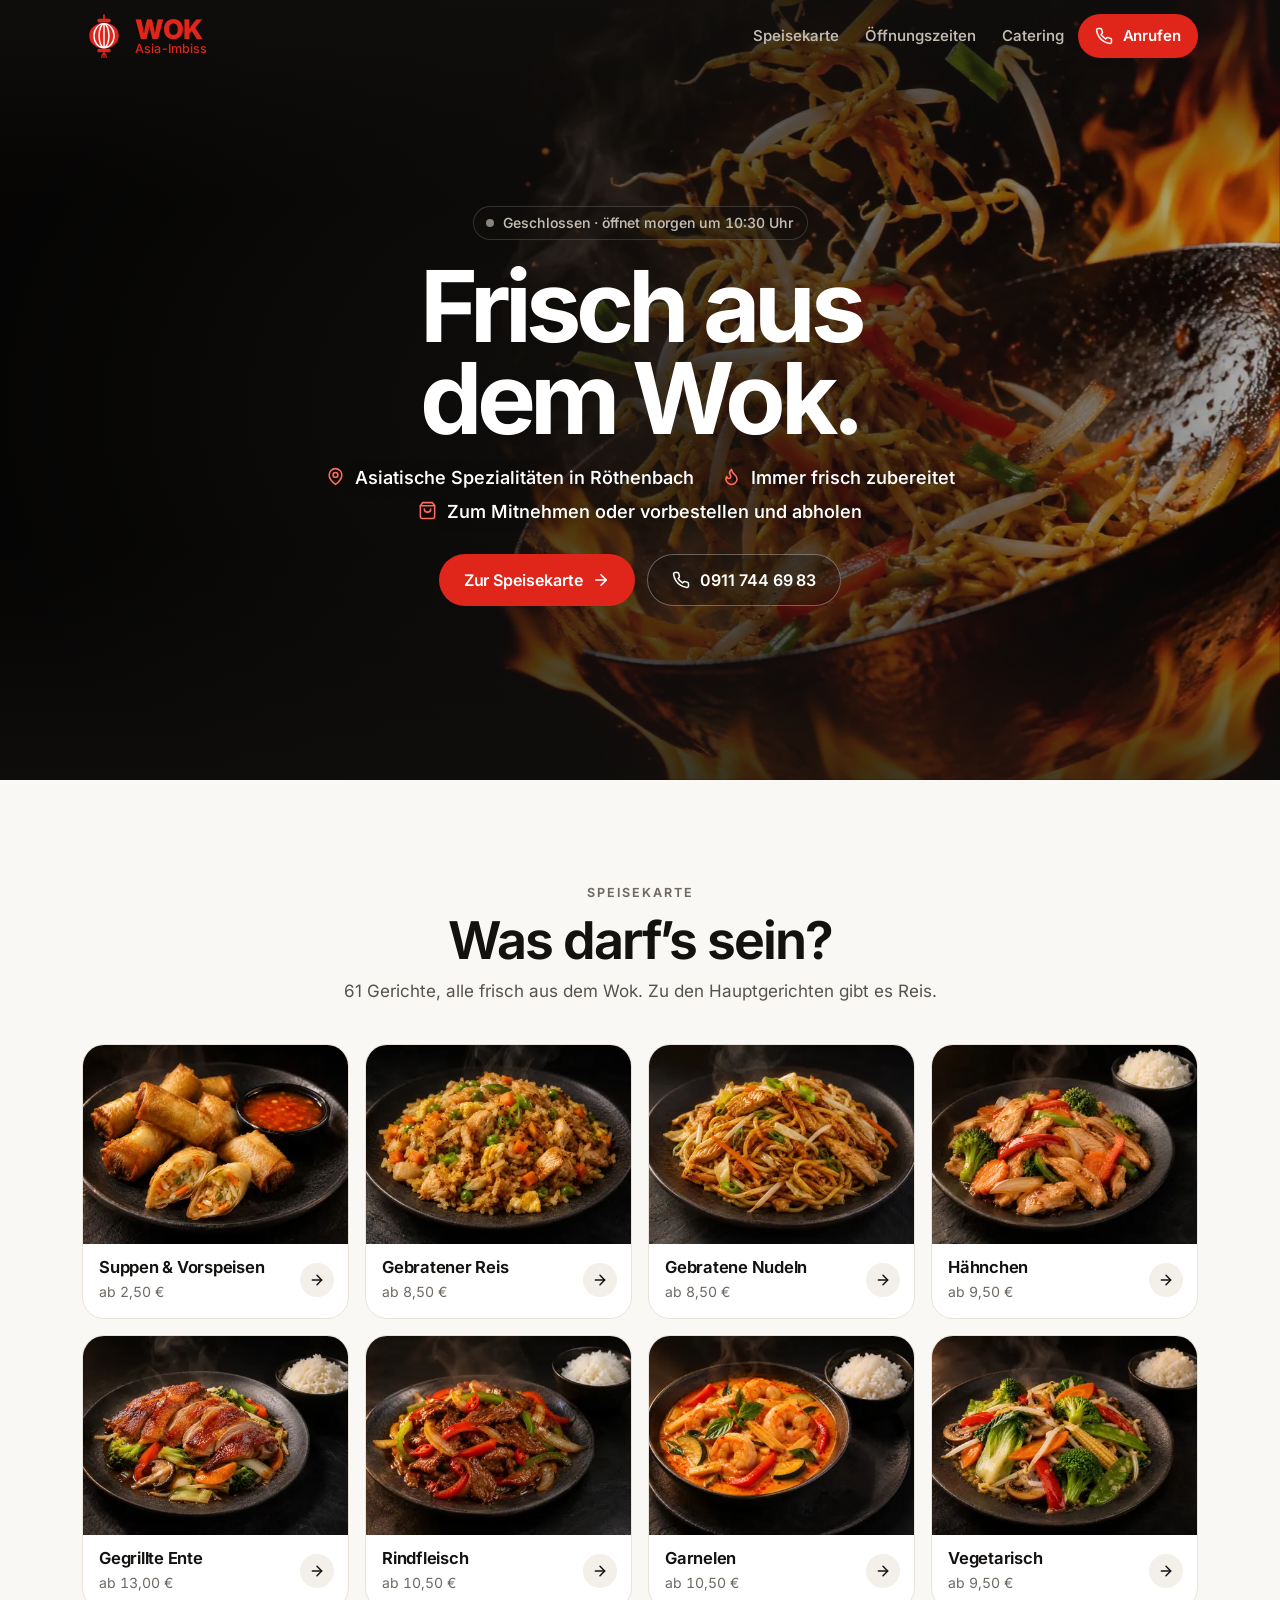
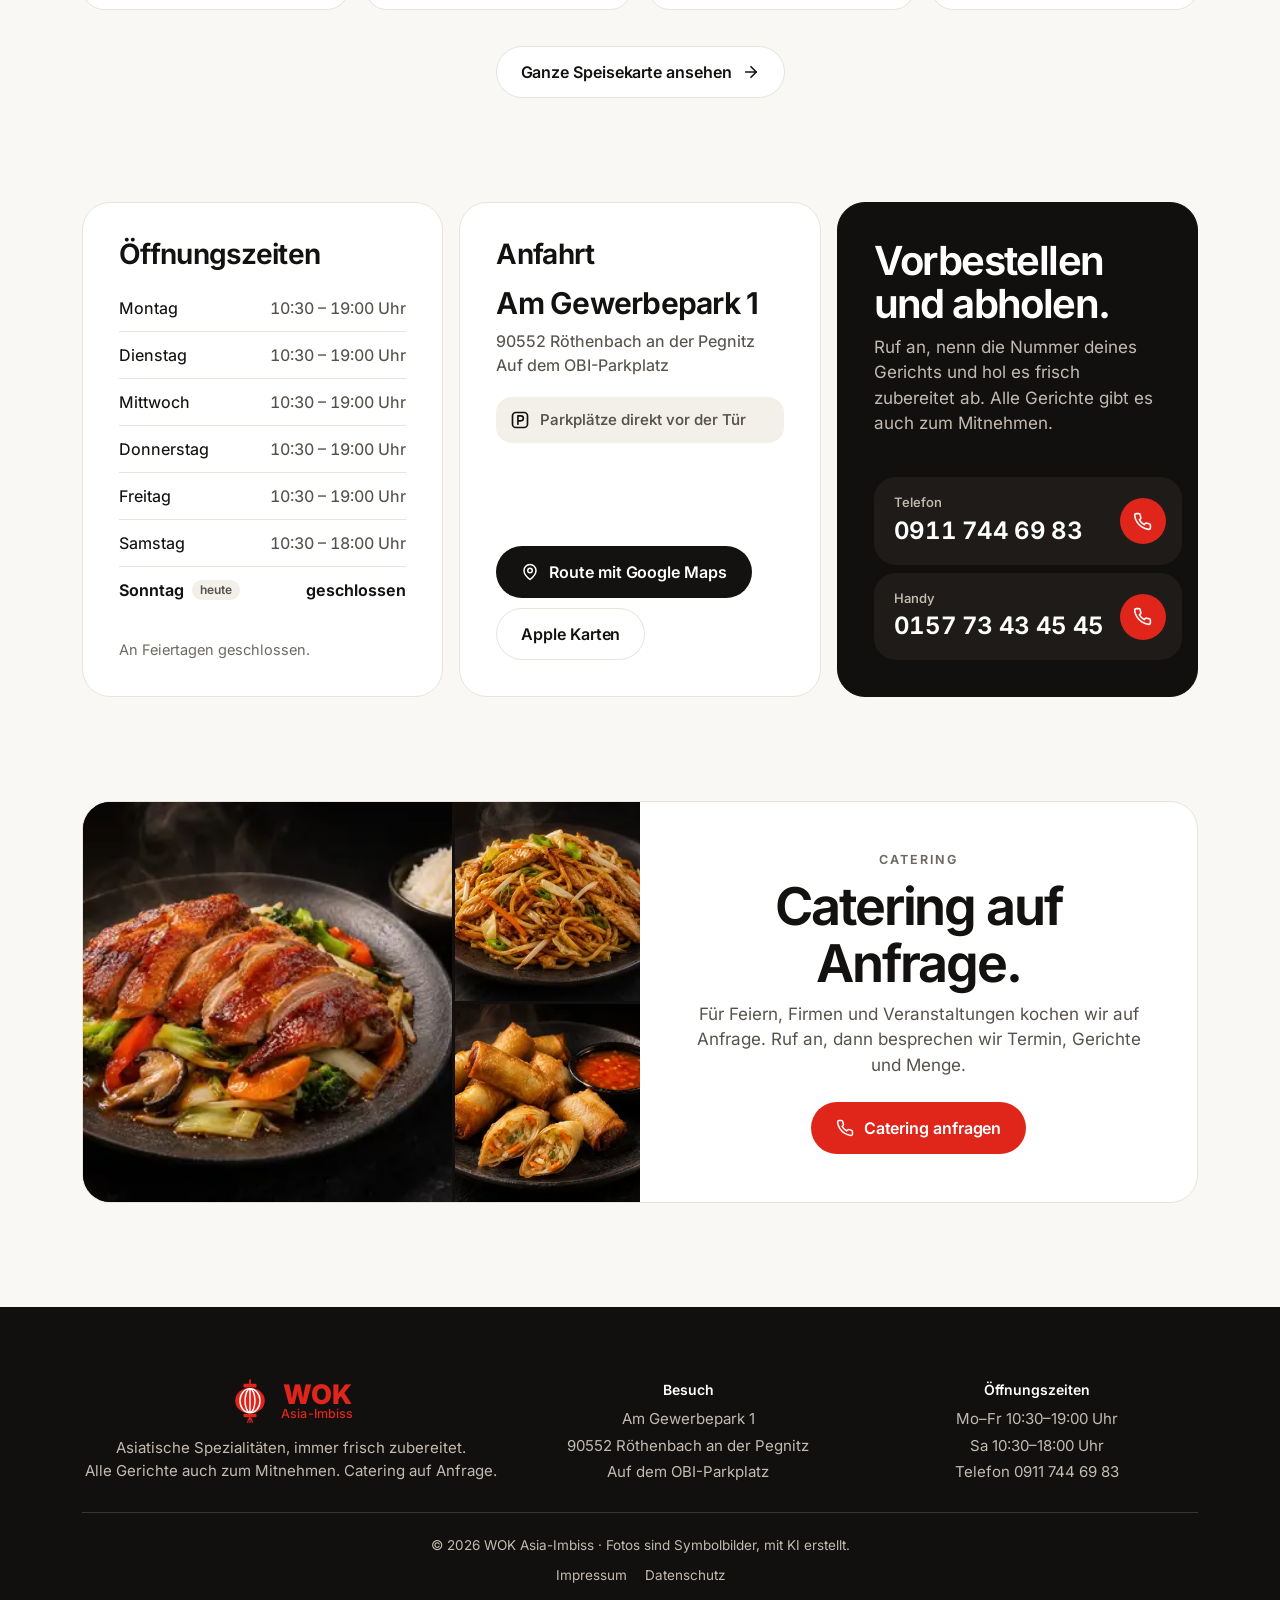
==== commit cdb4843f: "Website aktualisiert (Quelle 6286fc3)" ====
--- a/index.html
+++ b/index.html
@@ -13,7 +13,7 @@
 <link rel="apple-touch-icon" href="/apple-touch-icon.png">
 <link rel="preload" href="/fonts/inter-latin.woff2" as="font" type="font/woff2" crossorigin>
 <link rel="preload" as="image" type="image/webp" imagesrcset="/img/hero-480.7e2e9b.webp 480w, /img/hero-960.7e2e9b.webp 960w, /img/hero-1536.7e2e9b.webp 1536w" imagesizes="100vw" fetchpriority="high">
-<link rel="stylesheet" href="/styles.css?v=b0c5729e">
+<link rel="stylesheet" href="/styles.css?v=b110ccd6">
 <script>document.documentElement.classList.add("js")</script>
 <meta property="og:type" content="website">
 <meta property="og:locale" content="de_DE">
@@ -33,7 +33,7 @@
 
 <header class="head">
   <div class="wrap">
-    <a class="brand" href="/" aria-label="WOK Asia-Imbiss, zur Startseite"><svg viewBox="0 0 64 64" aria-hidden="true"><rect width="64" height="64" rx="16" fill="#e0251b"/><path d="M13 20l7.5 25L32 26l11.5 19L51 20" fill="none" stroke="#fff" stroke-width="7" stroke-linecap="round" stroke-linejoin="round"/></svg><span><b>WOK</b> Asia-Imbiss</span></a>
+    <a class="brand" href="/" aria-label="WOK Asia-Imbiss, zur Startseite"><svg viewBox="0 0 64 64" aria-hidden="true"><path d="M32 1.5v6" stroke="#e0251b" stroke-width="2.6" stroke-linecap="round"/><rect x="22.5" y="7" width="19" height="5.2" rx="1.6" fill="#e0251b"/><ellipse cx="32" cy="31.6" rx="21.5" ry="18.8" fill="#e0251b"/><g fill="none" stroke="#fff" stroke-width="2.1"><ellipse cx="32" cy="31.6" rx="7.2" ry="17.2"/><ellipse cx="32" cy="31.6" rx="14.6" ry="17.6"/><path d="M32 14.2v34.8"/></g><rect x="22.5" y="50.4" width="19" height="5.2" rx="1.6" fill="#e0251b"/><circle cx="32" cy="57.6" r="2.1" fill="#e0251b"/><g stroke="#e0251b" stroke-width="1.7" stroke-linecap="round"><path d="M32 59v4.4M29.6 58.8l-.9 4.4M34.4 58.8l.9 4.4"/></g></svg><span class="logo-t"><b>WOK</b><span>Asia-Imbiss</span></span></a>
     <nav class="nav" aria-label="Hauptnavigation">
       <a href="/speisekarte/">Speisekarte</a>
       <a class="nav-wide" href="/#besuch">Öffnungszeiten</a><a class="nav-wide" href="/#catering">Catering</a>
@@ -156,7 +156,7 @@
 <footer class="foot">
   <div class="wrap">
     <div>
-      <a class="brand" href="/"><svg viewBox="0 0 64 64" aria-hidden="true"><rect width="64" height="64" rx="16" fill="#e0251b"/><path d="M13 20l7.5 25L32 26l11.5 19L51 20" fill="none" stroke="#fff" stroke-width="7" stroke-linecap="round" stroke-linejoin="round"/></svg><span><b>WOK</b> Asia-Imbiss</span></a>
+      <a class="brand" href="/"><svg viewBox="0 0 64 64" aria-hidden="true"><path d="M32 1.5v6" stroke="#e0251b" stroke-width="2.6" stroke-linecap="round"/><rect x="22.5" y="7" width="19" height="5.2" rx="1.6" fill="#e0251b"/><ellipse cx="32" cy="31.6" rx="21.5" ry="18.8" fill="#e0251b"/><g fill="none" stroke="#fff" stroke-width="2.1"><ellipse cx="32" cy="31.6" rx="7.2" ry="17.2"/><ellipse cx="32" cy="31.6" rx="14.6" ry="17.6"/><path d="M32 14.2v34.8"/></g><rect x="22.5" y="50.4" width="19" height="5.2" rx="1.6" fill="#e0251b"/><circle cx="32" cy="57.6" r="2.1" fill="#e0251b"/><g stroke="#e0251b" stroke-width="1.7" stroke-linecap="round"><path d="M32 59v4.4M29.6 58.8l-.9 4.4M34.4 58.8l.9 4.4"/></g></svg><span class="logo-t"><b>WOK</b><span>Asia-Imbiss</span></span></a>
       <p>Asiatische Spezialitäten, immer frisch zubereitet.<br>Alle Gerichte auch zum Mitnehmen. Catering auf Anfrage.</p>
     </div>
     <div>
--- a/styles.css
+++ b/styles.css
@@ -78,10 +78,11 @@
 
 .head { position: relative; z-index: 3; }
 .head .wrap { display: flex; align-items: center; justify-content: space-between; gap: 12px; min-height: 72px; }
-.brand { display: inline-flex; align-items: center; gap: 10px; text-decoration: none; white-space: nowrap; }
-.brand svg { width: 34px; height: 34px; flex: none; }
-.brand span { font-size: 17px; font-weight: 550; letter-spacing: -0.01em; color: var(--on-dark-2); }
-.brand b { color: var(--on-dark); font-weight: 800; letter-spacing: 0.01em; margin-right: 3px; }
+.brand { display: inline-flex; align-items: center; gap: 9px; text-decoration: none; white-space: nowrap; color: var(--accent); }
+.brand svg { width: 44px; height: 44px; flex: none; }
+.logo-t { display: flex; flex-direction: column; line-height: 0.86; }
+.logo-t b { font-size: 27px; font-weight: 850; letter-spacing: -0.01em; }
+.logo-t span { font-size: 12.5px; font-weight: 500; letter-spacing: 0.01em; margin-top: 3px; }
 .nav { display: flex; align-items: center; gap: 2px; white-space: nowrap; hyphens: manual; }
 .nav a:not(.btn) {
   display: inline-flex; align-items: center; min-height: 44px; padding: 0 12px; border-radius: 999px;
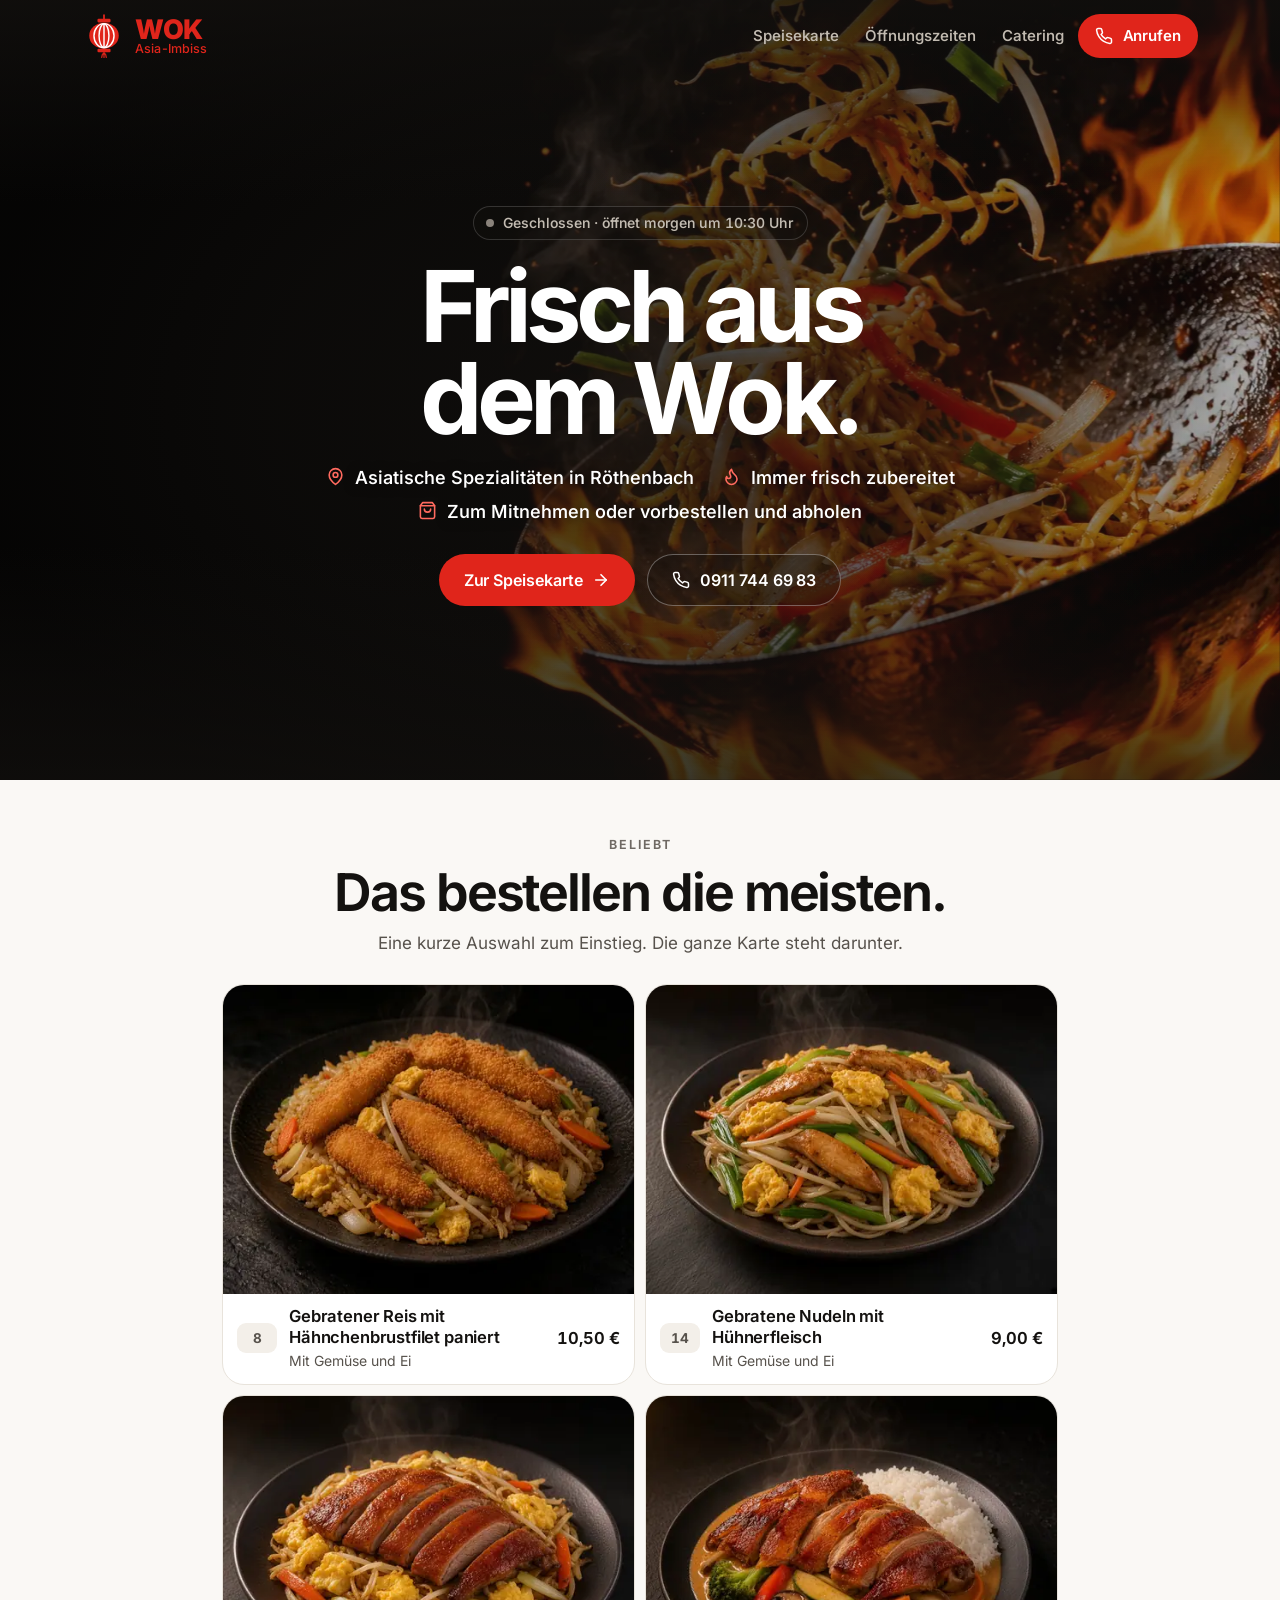
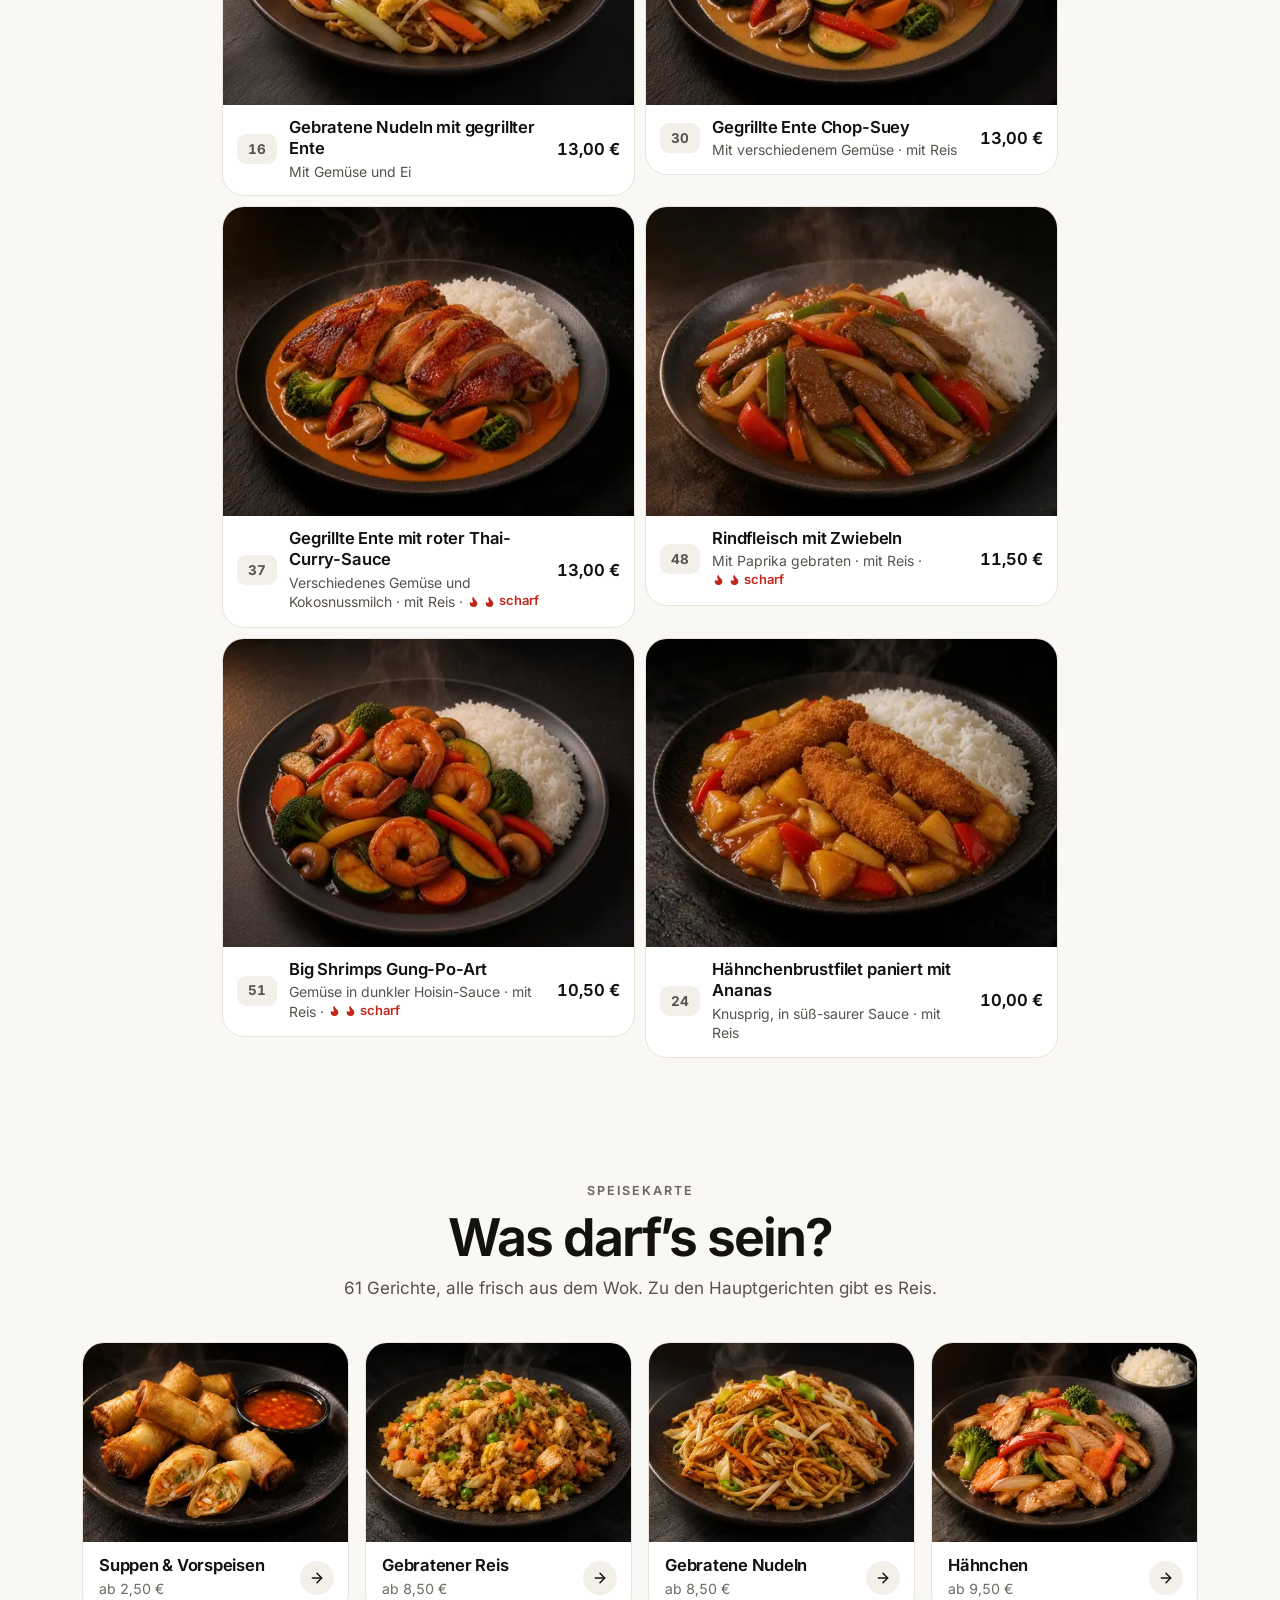
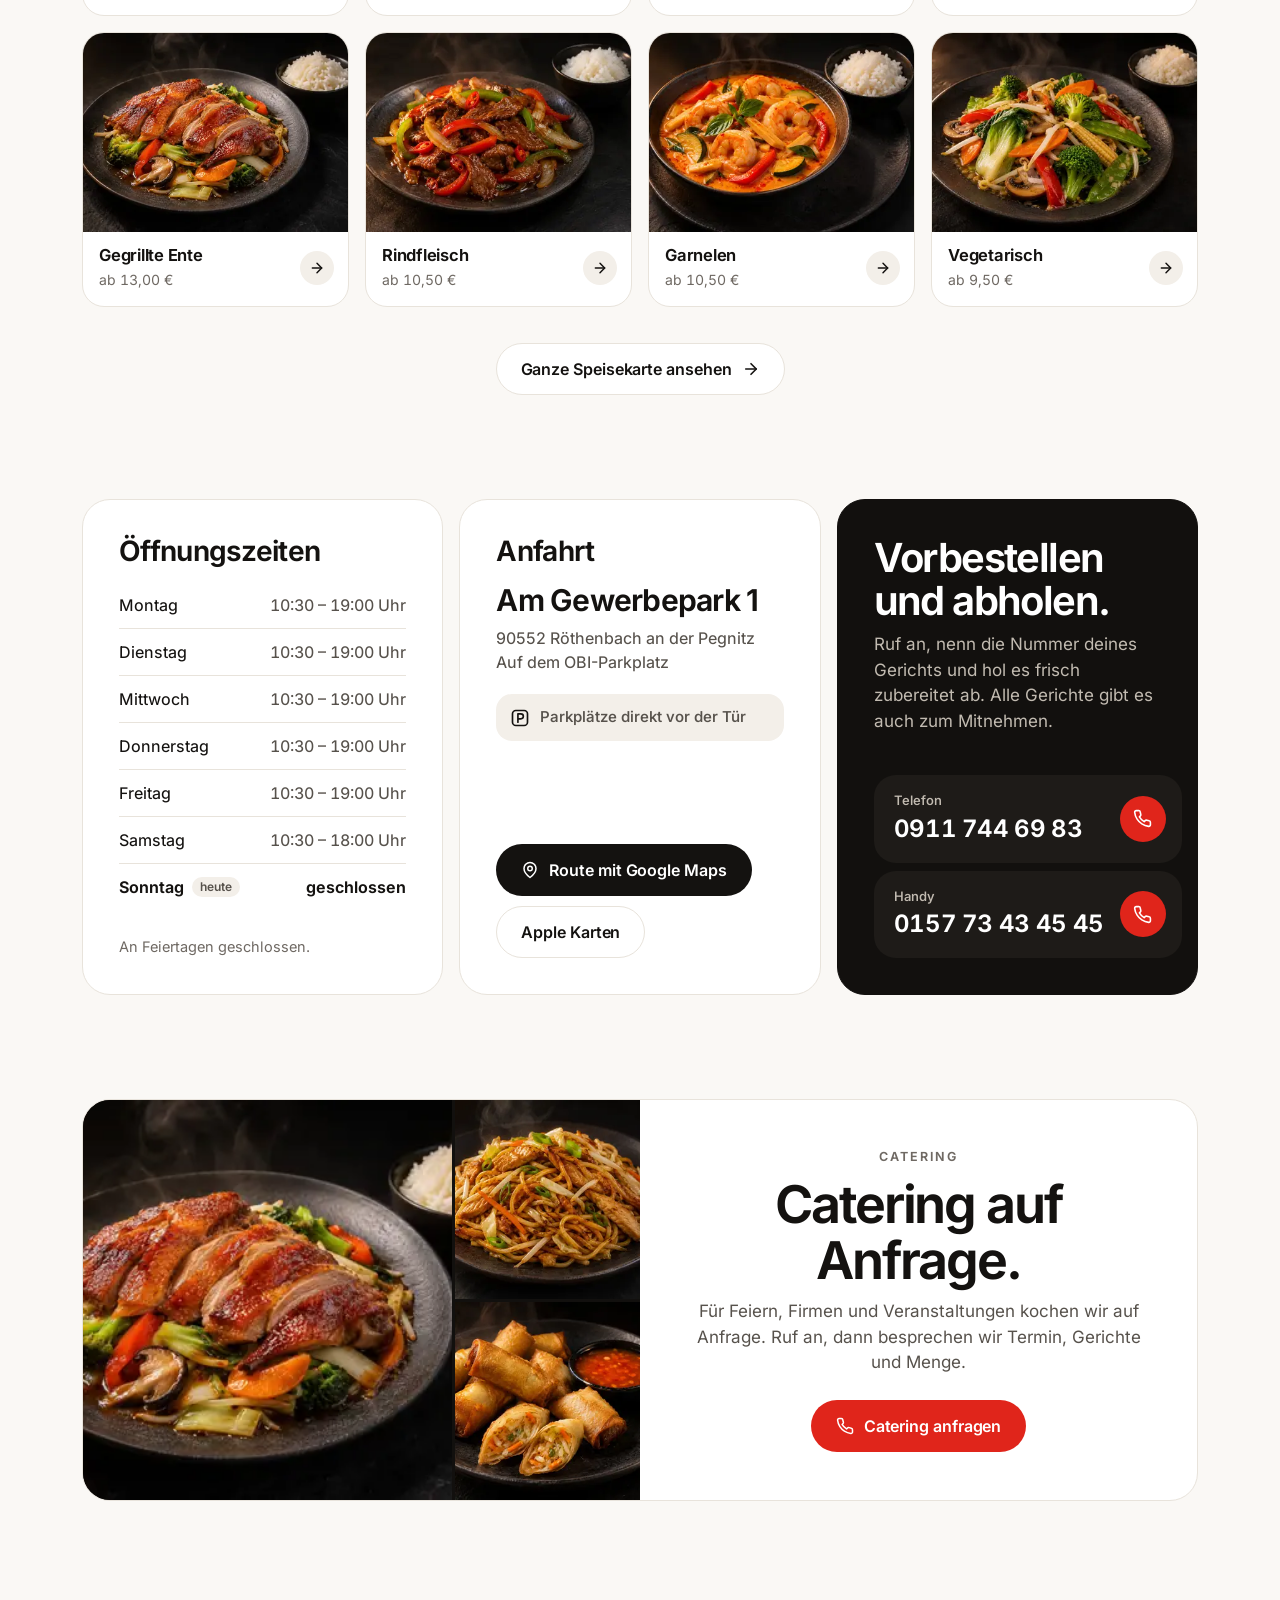
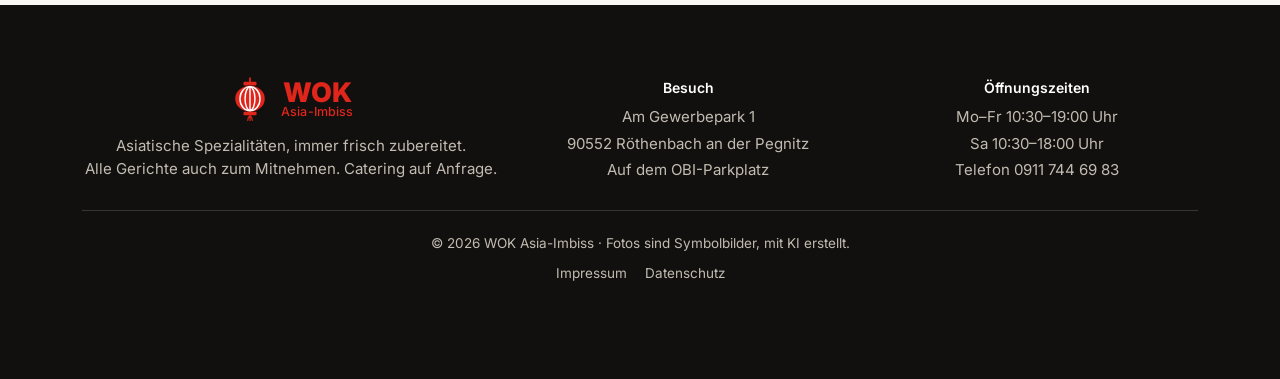
==== commit fa8bd111: "Website aktualisiert (Quelle 37255ca)" ====
--- a/index.html
+++ b/index.html
@@ -13,7 +13,7 @@
 <link rel="apple-touch-icon" href="/apple-touch-icon.png">
 <link rel="preload" href="/fonts/inter-latin.woff2" as="font" type="font/woff2" crossorigin>
 <link rel="preload" as="image" type="image/webp" imagesrcset="/img/hero-480.7e2e9b.webp 480w, /img/hero-960.7e2e9b.webp 960w, /img/hero-1536.7e2e9b.webp 1536w" imagesizes="100vw" fetchpriority="high">
-<link rel="stylesheet" href="/styles.css?v=b110ccd6">
+<link rel="stylesheet" href="/styles.css?v=5e5d2bd3">
 <script>document.documentElement.classList.add("js")</script>
 <meta property="og:type" content="website">
 <meta property="og:locale" content="de_DE">
@@ -63,6 +63,81 @@
 </div>
 <main id="inhalt">
 
+<section class="hits-band" aria-labelledby="bestseller-titel">
+  <div class="wrap wrap-menu">
+    <div class="band-head">
+      <p class="kicker">Beliebt</p>
+      <h2 class="h2" id="bestseller-titel">Das bestellen die meisten.</h2>
+      <p class="sub">Eine kurze Auswahl zum Einstieg. Die ganze Karte steht darunter.</p>
+    </div>
+    <ol class="hits">
+<li><a href="/speisekarte/#nr-8">
+      <span class="hit-bild"><img src="/img/hit-8-960.205799.webp" srcset="/img/hit-8-480.205799.webp 480w, /img/hit-8-960.205799.webp 960w" sizes="(min-width: 760px) 440px, 92vw" width="1152" height="864" alt="" loading="lazy" decoding="async"></span>
+      <span class="hit-text">
+        <span class="nr">8</span>
+        <span><strong>Gebratener Reis mit Hähnchenbrustfilet paniert</strong><small>Mit Gemüse und Ei</small></span>
+        <span class="dish-price">10,50 €</span>
+      </span>
+    </a></li>
+<li><a href="/speisekarte/#nr-14">
+      <span class="hit-bild"><img src="/img/hit-14-960.10927a.webp" srcset="/img/hit-14-480.10927a.webp 480w, /img/hit-14-960.10927a.webp 960w" sizes="(min-width: 760px) 440px, 92vw" width="1152" height="864" alt="" loading="lazy" decoding="async"></span>
+      <span class="hit-text">
+        <span class="nr">14</span>
+        <span><strong>Gebratene Nudeln mit Hühnerfleisch</strong><small>Mit Gemüse und Ei</small></span>
+        <span class="dish-price">9,00 €</span>
+      </span>
+    </a></li>
+<li><a href="/speisekarte/#nr-16">
+      <span class="hit-bild"><img src="/img/hit-16-960.50fe41.webp" srcset="/img/hit-16-480.50fe41.webp 480w, /img/hit-16-960.50fe41.webp 960w" sizes="(min-width: 760px) 440px, 92vw" width="1152" height="864" alt="" loading="lazy" decoding="async"></span>
+      <span class="hit-text">
+        <span class="nr">16</span>
+        <span><strong>Gebratene Nudeln mit gegrillter Ente</strong><small>Mit Gemüse und Ei</small></span>
+        <span class="dish-price">13,00 €</span>
+      </span>
+    </a></li>
+<li><a href="/speisekarte/#nr-30">
+      <span class="hit-bild"><img src="/img/hit-30-960.03b07c.webp" srcset="/img/hit-30-480.03b07c.webp 480w, /img/hit-30-960.03b07c.webp 960w" sizes="(min-width: 760px) 440px, 92vw" width="1152" height="864" alt="" loading="lazy" decoding="async"></span>
+      <span class="hit-text">
+        <span class="nr">30</span>
+        <span><strong>Gegrillte Ente Chop-Suey</strong><small>Mit verschiedenem Gemüse · mit Reis</small></span>
+        <span class="dish-price">13,00 €</span>
+      </span>
+    </a></li>
+<li><a href="/speisekarte/#nr-37">
+      <span class="hit-bild"><img src="/img/hit-37-960.1bf0bc.webp" srcset="/img/hit-37-480.1bf0bc.webp 480w, /img/hit-37-960.1bf0bc.webp 960w" sizes="(min-width: 760px) 440px, 92vw" width="1152" height="864" alt="" loading="lazy" decoding="async"></span>
+      <span class="hit-text">
+        <span class="nr">37</span>
+        <span><strong>Gegrillte Ente mit roter Thai-Curry-Sauce</strong><small>Verschiedenes Gemüse und Kokosnussmilch · mit Reis · <span class="spicy"><svg viewBox="0 0 24 24" fill="currentColor" aria-hidden="true"><path d="M8.5 14.5A2.5 2.5 0 0 0 11 12c0-1.38-.5-2-1-3-1.07-2.14-.22-4.05 2-6 .5 2.5 2 4.9 4 6.5 2 1.6 3 3.5 3 5.5a7 7 0 1 1-14 0c0-1.15.43-2.29 1-3a2.5 2.5 0 0 0 2.5 2.5z"/></svg><svg viewBox="0 0 24 24" fill="currentColor" aria-hidden="true"><path d="M8.5 14.5A2.5 2.5 0 0 0 11 12c0-1.38-.5-2-1-3-1.07-2.14-.22-4.05 2-6 .5 2.5 2 4.9 4 6.5 2 1.6 3 3.5 3 5.5a7 7 0 1 1-14 0c0-1.15.43-2.29 1-3a2.5 2.5 0 0 0 2.5 2.5z"/></svg>scharf</span></small></span>
+        <span class="dish-price">13,00 €</span>
+      </span>
+    </a></li>
+<li><a href="/speisekarte/#nr-48">
+      <span class="hit-bild"><img src="/img/hit-48-960.0125c4.webp" srcset="/img/hit-48-480.0125c4.webp 480w, /img/hit-48-960.0125c4.webp 960w" sizes="(min-width: 760px) 440px, 92vw" width="1152" height="864" alt="" loading="lazy" decoding="async"></span>
+      <span class="hit-text">
+        <span class="nr">48</span>
+        <span><strong>Rindfleisch mit Zwiebeln</strong><small>Mit Paprika gebraten · mit Reis · <span class="spicy"><svg viewBox="0 0 24 24" fill="currentColor" aria-hidden="true"><path d="M8.5 14.5A2.5 2.5 0 0 0 11 12c0-1.38-.5-2-1-3-1.07-2.14-.22-4.05 2-6 .5 2.5 2 4.9 4 6.5 2 1.6 3 3.5 3 5.5a7 7 0 1 1-14 0c0-1.15.43-2.29 1-3a2.5 2.5 0 0 0 2.5 2.5z"/></svg><svg viewBox="0 0 24 24" fill="currentColor" aria-hidden="true"><path d="M8.5 14.5A2.5 2.5 0 0 0 11 12c0-1.38-.5-2-1-3-1.07-2.14-.22-4.05 2-6 .5 2.5 2 4.9 4 6.5 2 1.6 3 3.5 3 5.5a7 7 0 1 1-14 0c0-1.15.43-2.29 1-3a2.5 2.5 0 0 0 2.5 2.5z"/></svg>scharf</span></small></span>
+        <span class="dish-price">11,50 €</span>
+      </span>
+    </a></li>
+<li><a href="/speisekarte/#nr-51">
+      <span class="hit-bild"><img src="/img/hit-51-960.96280a.webp" srcset="/img/hit-51-480.96280a.webp 480w, /img/hit-51-960.96280a.webp 960w" sizes="(min-width: 760px) 440px, 92vw" width="1152" height="864" alt="" loading="lazy" decoding="async"></span>
+      <span class="hit-text">
+        <span class="nr">51</span>
+        <span><strong>Big Shrimps Gung-Po-Art</strong><small>Gemüse in dunkler Hoisin-Sauce · mit Reis · <span class="spicy"><svg viewBox="0 0 24 24" fill="currentColor" aria-hidden="true"><path d="M8.5 14.5A2.5 2.5 0 0 0 11 12c0-1.38-.5-2-1-3-1.07-2.14-.22-4.05 2-6 .5 2.5 2 4.9 4 6.5 2 1.6 3 3.5 3 5.5a7 7 0 1 1-14 0c0-1.15.43-2.29 1-3a2.5 2.5 0 0 0 2.5 2.5z"/></svg><svg viewBox="0 0 24 24" fill="currentColor" aria-hidden="true"><path d="M8.5 14.5A2.5 2.5 0 0 0 11 12c0-1.38-.5-2-1-3-1.07-2.14-.22-4.05 2-6 .5 2.5 2 4.9 4 6.5 2 1.6 3 3.5 3 5.5a7 7 0 1 1-14 0c0-1.15.43-2.29 1-3a2.5 2.5 0 0 0 2.5 2.5z"/></svg>scharf</span></small></span>
+        <span class="dish-price">10,50 €</span>
+      </span>
+    </a></li>
+<li><a href="/speisekarte/#nr-24">
+      <span class="hit-bild"><img src="/img/hit-24-960.00fb10.webp" srcset="/img/hit-24-480.00fb10.webp 480w, /img/hit-24-960.00fb10.webp 960w" sizes="(min-width: 760px) 440px, 92vw" width="1152" height="864" alt="" loading="lazy" decoding="async"></span>
+      <span class="hit-text">
+        <span class="nr">24</span>
+        <span><strong>Hähnchenbrustfilet paniert mit Ananas</strong><small>Knusprig, in süß-saurer Sauce · mit Reis</small></span>
+        <span class="dish-price">10,00 €</span>
+      </span>
+    </a></li>
+    </ol>
+  </div>
+</section>
 <section class="band" aria-labelledby="karte-titel">
   <div class="wrap">
     <div class="band-head" data-reveal>
@@ -176,7 +251,8 @@
     </div>
   </div>
 </footer>
+<div class="call-dock-bar"><a class="call-dock" href="tel:+499117446983" aria-label="Anrufen und bestellen: 0911 744 69 83"><span class="call-dock-ico" aria-hidden="true"><svg viewBox="0 0 24 24" fill="none" stroke="currentColor" stroke-width="2" stroke-linecap="round" stroke-linejoin="round" aria-hidden="true"><path d="M22 16.92v3a2 2 0 0 1-2.18 2 19.79 19.79 0 0 1-8.63-3.07 19.5 19.5 0 0 1-6-6 19.79 19.79 0 0 1-3.07-8.67A2 2 0 0 1 4.11 2h3a2 2 0 0 1 2 1.72 12.84 12.84 0 0 0 .7 2.81 2 2 0 0 1-.45 2.11L8.09 9.91a16 16 0 0 0 6 6l1.27-1.27a2 2 0 0 1 2.11-.45 12.84 12.84 0 0 0 2.81.7A2 2 0 0 1 22 16.92z"/></svg></span><span>Anrufen</span><span class="call-dock-nr">0911 744 69 83</span></a></div>
 <script>window.__WOK__={"zeiten":[{"tag":1,"von":"10:30","bis":"19:00"},{"tag":2,"von":"10:30","bis":"19:00"},{"tag":3,"von":"10:30","bis":"19:00"},{"tag":4,"von":"10:30","bis":"19:00"},{"tag":5,"von":"10:30","bis":"19:00"},{"tag":6,"von":"10:30","bis":"18:00"}],"zu":[]};</script>
-<script src="/app.js?v=ffc234f1" defer></script>
+<script src="/app.js?v=c49a8eff" defer></script>
 </body>
 </html>
--- a/styles.css
+++ b/styles.css
@@ -120,6 +120,54 @@
 .btn-dark:hover { background: #000; }
 .btn-call { min-height: 44px; padding: 0 16px; font-size: 15px; }
 
+/* Fester Anruf-Knopf, bleibt beim Scrollen sichtbar (vor allem in der Speisekarte). */
+.call-dock-bar {
+  position: fixed;
+  z-index: 40;
+  left: 0;
+  right: 0;
+  bottom: 0;
+  display: flex;
+  justify-content: center;
+  padding: 12px max(12px, env(safe-area-inset-right)) max(12px, env(safe-area-inset-bottom)) max(12px, env(safe-area-inset-left));
+  pointer-events: none;
+}
+.call-dock {
+  pointer-events: auto;
+  display: flex;
+  align-items: center;
+  justify-content: center;
+  gap: 10px;
+  width: 100%;
+  max-width: 520px;
+  min-height: 56px;
+  padding: 0 18px;
+  border-radius: 999px;
+  background: var(--accent);
+  color: #fff;
+  text-decoration: none;
+  font-size: 17px;
+  font-weight: 650;
+  letter-spacing: -0.01em;
+  box-shadow: 0 12px 32px rgba(20, 18, 16, 0.28);
+}
+.call-dock-ico { display: inline-flex; }
+.call-dock svg { width: 20px; height: 20px; }
+.call-dock-nr { font-weight: 550; font-variant-numeric: tabular-nums; }
+.call-dock-nr::before { content: "·"; margin-right: 10px; font-weight: 500; }
+.call-dock:hover { background: var(--accent-hover); }
+@media (max-width: 380px) {
+  .call-dock { gap: 8px; padding: 0 14px; font-size: 16px; }
+  .call-dock-nr::before { margin-right: 8px; }
+}
+@media (min-width: 840px) {
+  .call-dock-bar { justify-content: flex-end; padding: 16px max(16px, env(safe-area-inset-right)) max(16px, env(safe-area-inset-bottom)) 16px; }
+  .call-dock { width: auto; }
+}
+.js .call-dock-bar { transition: opacity 180ms var(--ease), transform 180ms var(--ease), visibility 180ms; }
+.js .call-dock-bar.weg { opacity: 0; visibility: hidden; transform: translateY(8px); }
+@media (prefers-reduced-motion: reduce) { .js .call-dock-bar { transition: none; } }
+
 /* ---------- Bausteine ---------- */
 .kicker { font-size: 12.5px; font-weight: 650; letter-spacing: 0.16em; text-transform: uppercase; color: var(--ink-3); }
 .h2 { font-size: clamp(32px, 6vw, 52px); letter-spacing: -0.04em; }
@@ -186,6 +234,28 @@
 .band-head { display: flex; flex-direction: column; align-items: center; text-align: center; margin-bottom: clamp(28px, 4vw, 40px); }
 .band-head .sub { margin-inline: auto; }
 .center-cta { display: flex; justify-content: center; margin-top: clamp(24px, 4vw, 36px); }
+
+/* Bestseller, vor der vollen Karte */
+.hits-band { padding: clamp(28px, 5vw, 56px) 0 clamp(8px, 2vw, 20px); }
+.hits-band .band-head { margin-bottom: clamp(18px, 3vw, 28px); }
+.hits { list-style: none; margin: 0; padding: 0; display: grid; gap: 8px; }
+@media (min-width: 760px) { .hits { grid-template-columns: 1fr 1fr; gap: 10px; } }
+.hits a {
+  display: flex; flex-direction: column; overflow: hidden;
+  border-radius: var(--r-lg); background: var(--surface); border: 1px solid var(--line);
+  text-decoration: none; transition: border-color 160ms var(--ease);
+}
+.hits a:hover { border-color: #cfc7bb; }
+.hit-bild { display: block; aspect-ratio: 4 / 3; background: var(--dark); overflow: hidden; }
+.hit-bild img { width: 100%; height: 100%; object-fit: cover; }
+.hit-text {
+  display: grid; grid-template-columns: auto minmax(0, 1fr) auto; column-gap: 12px; align-items: center;
+  padding: 12px 14px 14px;
+}
+.hits .nr { margin-top: 0; }
+.hits strong { display: block; font-size: 16.5px; font-weight: 620; letter-spacing: -0.01em; line-height: 1.3; }
+.hits small { display: block; margin-top: 3px; color: var(--ink-2); font-size: 14px; line-height: 1.35; }
+.hits .spicy { font-size: 13px; }
 
 /* Kategorien mit Bild */
 .tiles { display: grid; gap: 12px; grid-template-columns: repeat(2, minmax(0, 1fr)); }
@@ -261,8 +331,13 @@
 }
 
 /* ---------- Speisekarte ---------- */
-.menu-hero { padding: clamp(16px, 4vw, 40px) 0 clamp(28px, 5vw, 44px); }
-.menu-hero .wrap { display: flex; flex-direction: column; align-items: center; text-align: center; }
+.menu-hero {
+  position: relative; z-index: 1; margin-top: -72px;
+  min-height: min(88svh, 780px); display: flex; align-items: flex-end;
+  padding: 120px 0 clamp(36px, 6vw, 72px);
+}
+@media (min-width: 900px) { .menu-hero { align-items: center; } }
+.menu-hero .wrap { position: relative; z-index: 1; display: flex; flex-direction: column; align-items: center; text-align: center; }
 .menu-hero h1 { font-size: clamp(50px, 11vw, 92px); line-height: 0.95; letter-spacing: -0.055em; font-weight: 700; margin-top: 18px; }
 .menu-hero .lead { color: var(--on-dark-2); margin-top: 12px; }
 .menu-hero .row { display: flex; flex-wrap: wrap; align-items: center; gap: 10px 18px; margin-top: 18px; }
@@ -376,7 +451,7 @@
 .legal .todo { background: #fff3cd; color: #6b4e00; padding: 2px 6px; border-radius: 6px; font-weight: 600; }
 
 /* ---------- Fuß ---------- */
-.foot { background: var(--dark); color: var(--on-dark-2); padding: clamp(44px, 6vw, 72px) 0 calc(32px + env(safe-area-inset-bottom)); font-size: 15px; hyphens: manual; }
+.foot { background: var(--dark); color: var(--on-dark-2); padding: clamp(44px, 6vw, 72px) 0 calc(96px + env(safe-area-inset-bottom)); font-size: 15px; hyphens: manual; }
 .foot .wrap { display: grid; gap: 28px; text-align: center; justify-items: center; }
 @media (min-width: 820px) { .foot .wrap { grid-template-columns: 1.3fr 1fr 1fr; align-items: start; } }
 .foot .brand { margin-bottom: 14px; }
@@ -395,7 +470,7 @@
 .nf .cta { display: flex; flex-wrap: wrap; justify-content: center; gap: 12px; margin-top: 28px; }
 
 @media print {
-  .top, .chips, .tools, .cta-card, .foot, .skip, .cat-bild { display: none !important; }
+  .top, .chips, .tools, .cta-card, .foot, .skip, .cat-bild, .call-dock-bar { display: none !important; }
   .cat-bild + .cat-head { position: static; color: var(--ink); }
   .dish { break-inside: avoid; }
 }
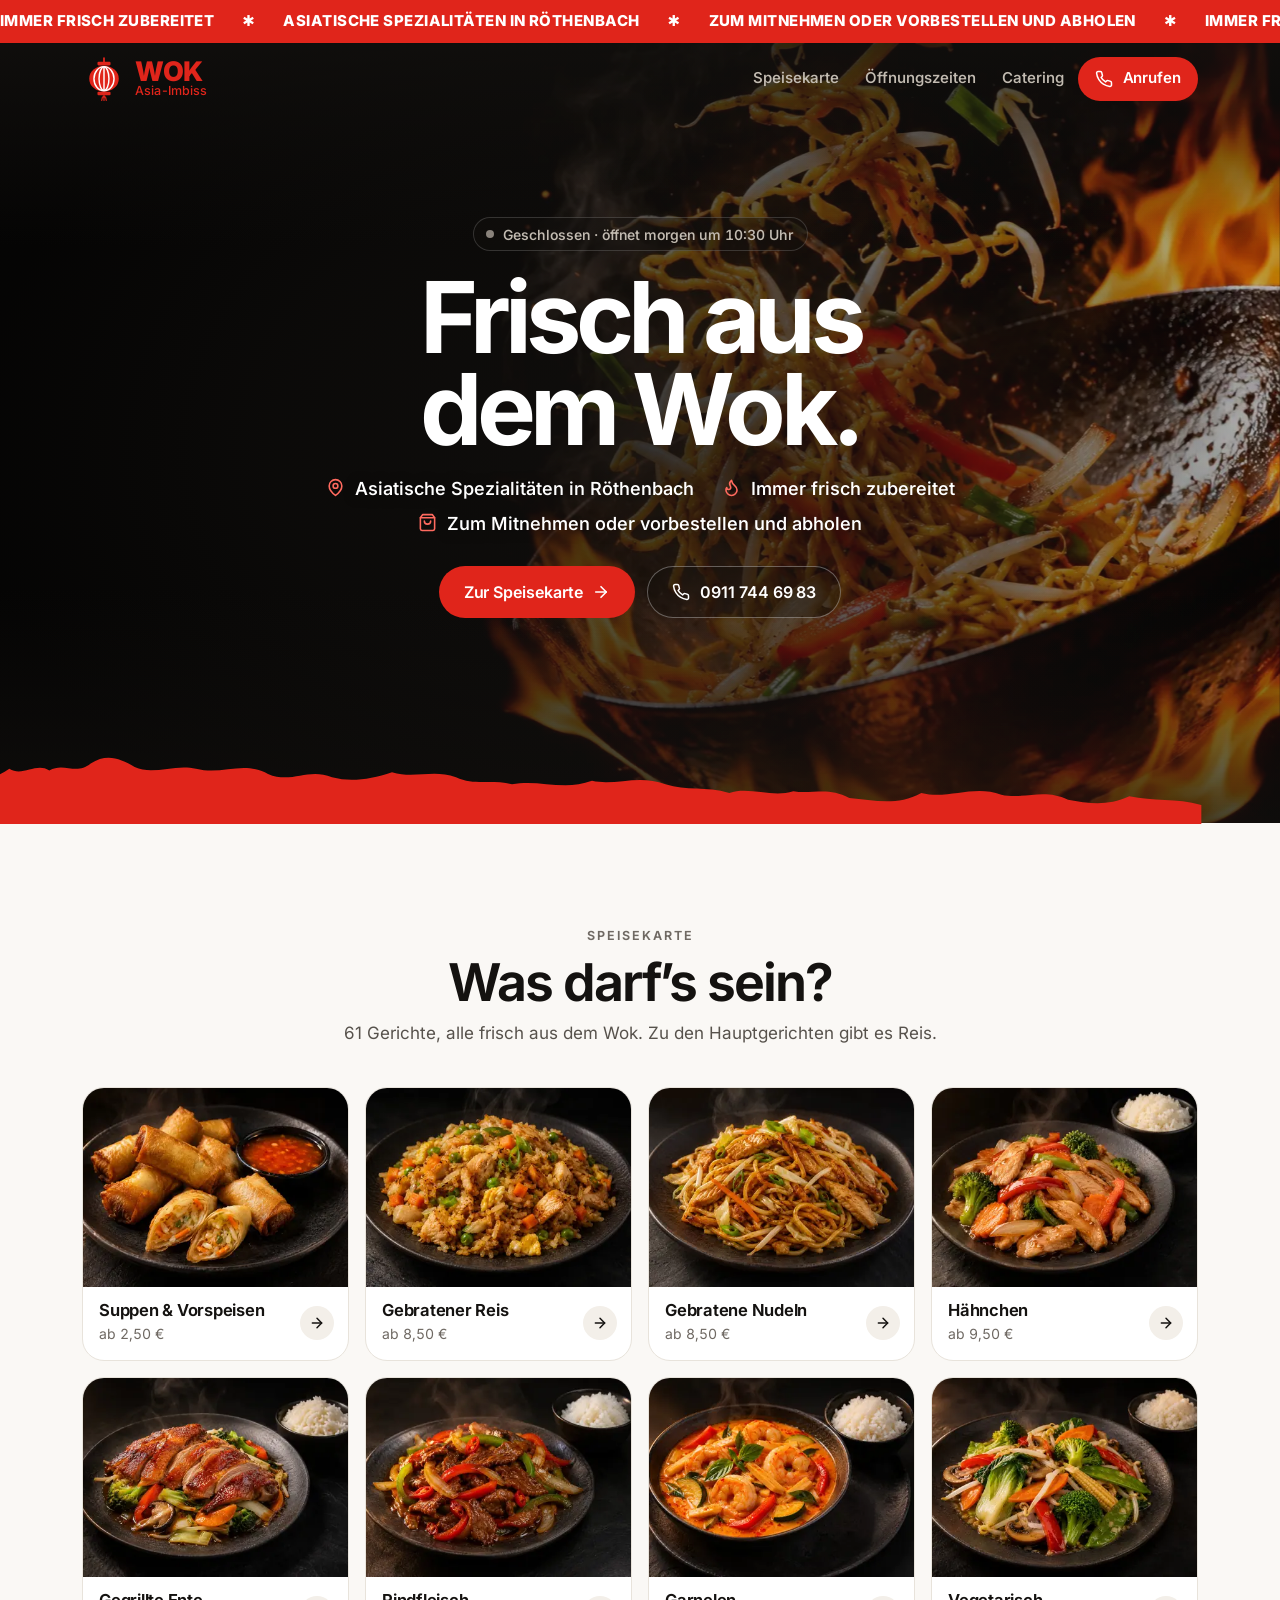
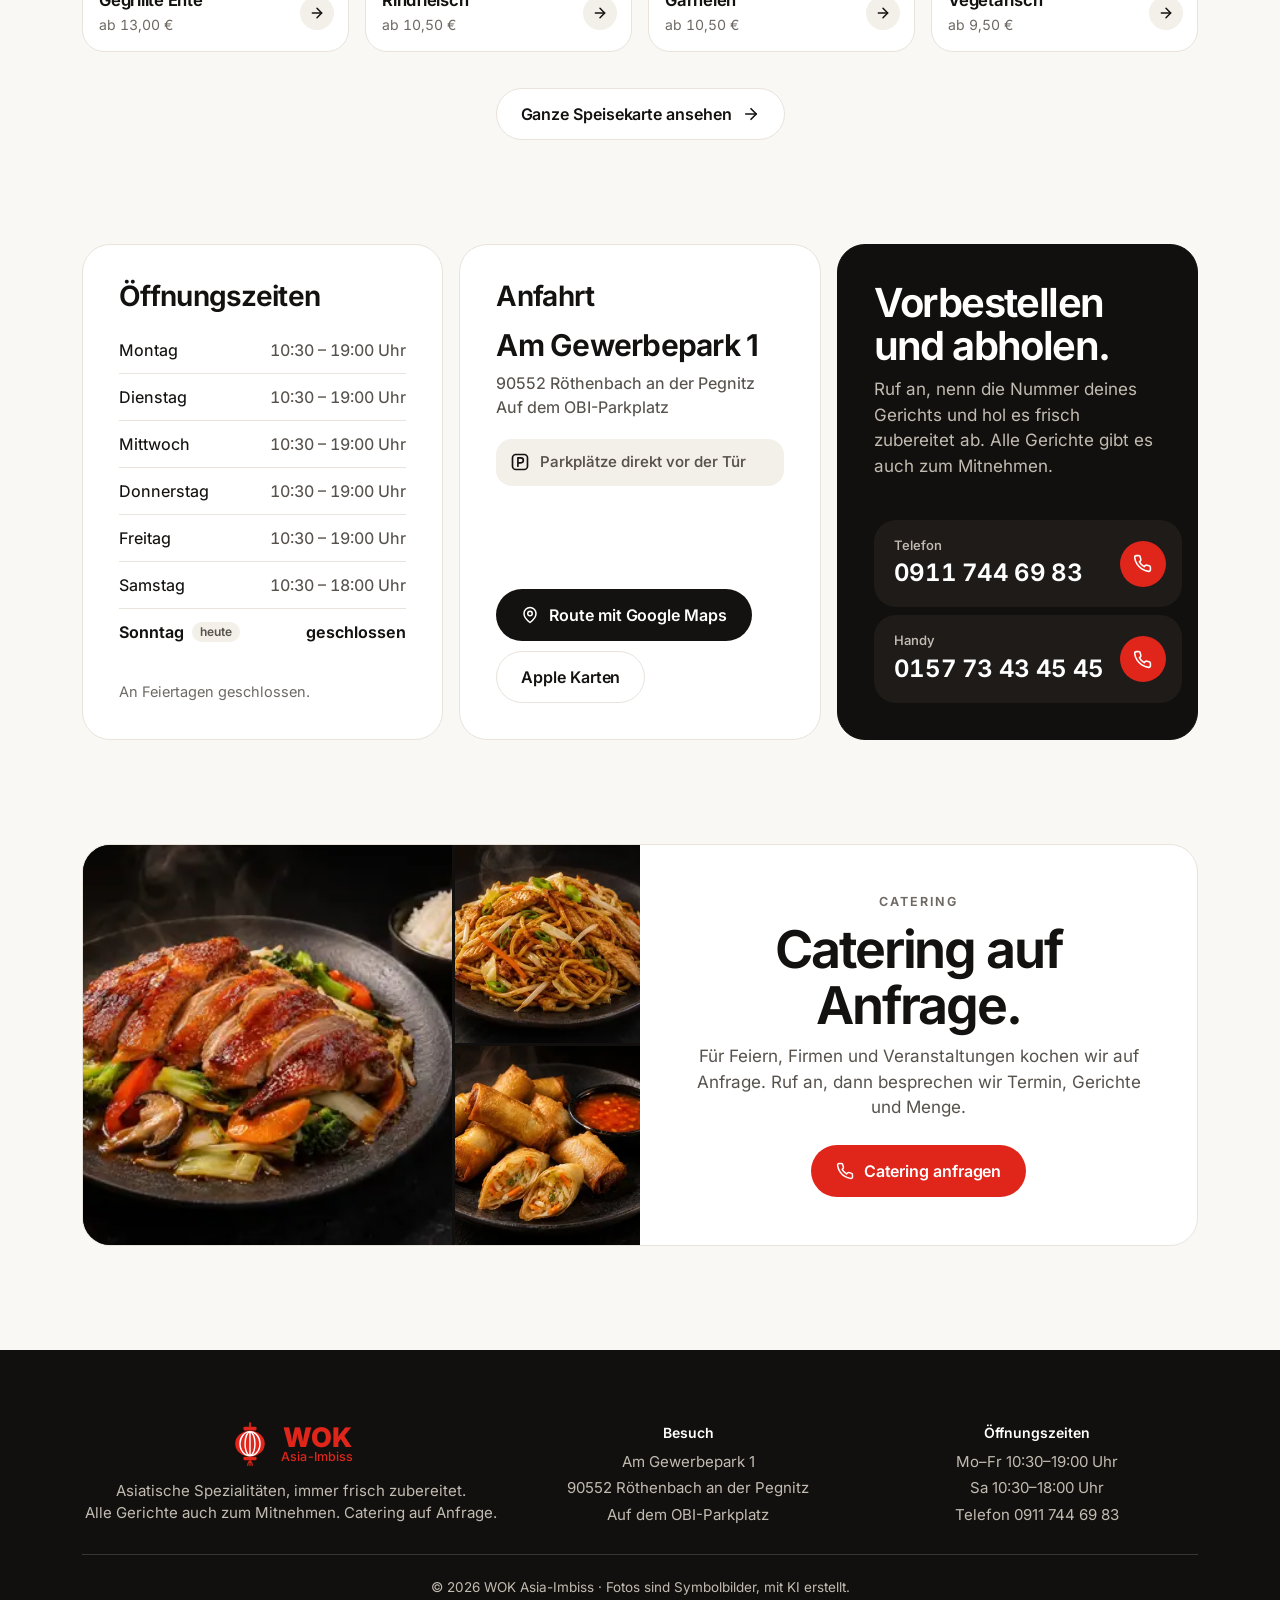
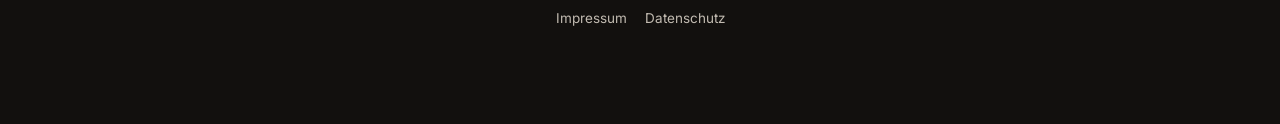
==== commit f460a5df: "Website aktualisiert (Quelle b3ec6e8) Co-authored-by: Cursor <cursoragent@cursor.com>" ====
--- a/index.html
+++ b/index.html
@@ -13,7 +13,7 @@
 <link rel="apple-touch-icon" href="/apple-touch-icon.png">
 <link rel="preload" href="/fonts/inter-latin.woff2" as="font" type="font/woff2" crossorigin>
 <link rel="preload" as="image" type="image/webp" imagesrcset="/img/hero-480.7e2e9b.webp 480w, /img/hero-960.7e2e9b.webp 960w, /img/hero-1536.7e2e9b.webp 1536w" imagesizes="100vw" fetchpriority="high">
-<link rel="stylesheet" href="/styles.css?v=5e5d2bd3">
+<link rel="stylesheet" href="/styles.css?v=ec7ad1d2">
 <script>document.documentElement.classList.add("js")</script>
 <meta property="og:type" content="website">
 <meta property="og:locale" content="de_DE">
@@ -28,6 +28,20 @@
 <script type="application/ld+json">{"@context":"https://schema.org","@type":"Restaurant","@id":"https://wokimbiss.torchtechnology.de/#restaurant","name":"WOK Asia-Imbiss","description":"Asiatische Spezialitäten, immer frisch zubereitet. Alle Gerichte auch zum Mitnehmen.","url":"https://wokimbiss.torchtechnology.de/","telephone":"+499117446983","image":"https://wokimbiss.torchtechnology.de/og.png","servesCuisine":["Asiatisch","Chinesisch","Thailändisch"],"priceRange":"€","hasMenu":"https://wokimbiss.torchtechnology.de/speisekarte/","acceptsReservations":false,"address":{"@type":"PostalAddress","streetAddress":"Am Gewerbepark 1","postalCode":"90552","addressLocality":"Röthenbach an der Pegnitz","addressRegion":"Bayern","addressCountry":"DE"},"openingHoursSpecification":[{"@type":"OpeningHoursSpecification","dayOfWeek":["Monday","Tuesday","Wednesday","Thursday","Friday"],"opens":"10:30","closes":"19:00"},{"@type":"OpeningHoursSpecification","dayOfWeek":["Saturday"],"opens":"10:30","closes":"18:00"}]}</script>
 </head>
 <body>
+
+<div class="page-loader" aria-hidden="true">
+  <div class="page-loader-mark">
+    <svg viewBox="0 0 64 64" aria-hidden="true"><path d="M32 1.5v6" stroke="#fff" stroke-width="2.6" stroke-linecap="round"/><rect x="22.5" y="7" width="19" height="5.2" rx="1.6" fill="#fff"/><ellipse cx="32" cy="31.6" rx="21.5" ry="18.8" fill="#fff"/><g fill="none" stroke="#e0251b" stroke-width="2.1"><ellipse cx="32" cy="31.6" rx="7.2" ry="17.2"/><ellipse cx="32" cy="31.6" rx="14.6" ry="17.6"/><path d="M32 14.2v34.8"/></g><rect x="22.5" y="50.4" width="19" height="5.2" rx="1.6" fill="#fff"/><circle cx="32" cy="57.6" r="2.1" fill="#fff"/><g stroke="#fff" stroke-width="1.7" stroke-linecap="round"><path d="M32 59v4.4M29.6 58.8l-.9 4.4M34.4 58.8l.9 4.4"/></g></svg>
+    <span class="logo-t"><b>WOK</b><span>Asia-Imbiss</span></span>
+  </div>
+</div>
+<div class="wok-ticker">
+  <p class="sr">Immer frisch zubereitet. Asiatische Spezialitäten in Röthenbach. Zum Mitnehmen oder vorbestellen und abholen</p>
+  <p class="wok-ticker-still">Immer frisch zubereitet ✱ Asiatische Spezialitäten in Röthenbach ✱ Zum Mitnehmen oder vorbestellen und abholen</p>
+  <div class="wok-marquee" aria-hidden="true">
+    <p><span>Immer frisch zubereitet</span><span>✱</span><span>Asiatische Spezialitäten in Röthenbach</span><span>✱</span><span>Zum Mitnehmen oder vorbestellen und abholen</span><span>✱</span></p><p><span>Immer frisch zubereitet</span><span>✱</span><span>Asiatische Spezialitäten in Röthenbach</span><span>✱</span><span>Zum Mitnehmen oder vorbestellen und abholen</span><span>✱</span></p><p><span>Immer frisch zubereitet</span><span>✱</span><span>Asiatische Spezialitäten in Röthenbach</span><span>✱</span><span>Zum Mitnehmen oder vorbestellen und abholen</span><span>✱</span></p><p><span>Immer frisch zubereitet</span><span>✱</span><span>Asiatische Spezialitäten in Röthenbach</span><span>✱</span><span>Zum Mitnehmen oder vorbestellen und abholen</span><span>✱</span></p>
+  </div>
+</div>
 <a class="skip" href="#inhalt">Zum Inhalt springen</a>
 <div class="top">
 
@@ -42,7 +56,7 @@
   </div>
 </header>
 
-<section class="hero" aria-labelledby="hero-titel">
+<section class="hero mit-welle" aria-labelledby="hero-titel">
   <div class="hero-bild" data-video-gross="/video/hero-gross.216dca.mp4" data-video-klein="/video/hero-klein.01dcab.mp4"><img src="/img/hero-960.7e2e9b.webp" srcset="/img/hero-480.7e2e9b.webp 480w, /img/hero-960.7e2e9b.webp 960w, /img/hero-1536.7e2e9b.webp 1536w" sizes="100vw" width="1536" height="1024" alt="" fetchpriority="high"></div>
   <div class="wrap">
     <div class="hero-text rise">
@@ -59,85 +73,11 @@
       </div>
     </div>
   </div>
+  <div class="wok-wave" aria-hidden="true"></div>
 </section>
 </div>
 <main id="inhalt">
 
-<section class="hits-band" aria-labelledby="bestseller-titel">
-  <div class="wrap wrap-menu">
-    <div class="band-head">
-      <p class="kicker">Beliebt</p>
-      <h2 class="h2" id="bestseller-titel">Das bestellen die meisten.</h2>
-      <p class="sub">Eine kurze Auswahl zum Einstieg. Die ganze Karte steht darunter.</p>
-    </div>
-    <ol class="hits">
-<li><a href="/speisekarte/#nr-8">
-      <span class="hit-bild"><img src="/img/hit-8-960.205799.webp" srcset="/img/hit-8-480.205799.webp 480w, /img/hit-8-960.205799.webp 960w" sizes="(min-width: 760px) 440px, 92vw" width="1152" height="864" alt="" loading="lazy" decoding="async"></span>
-      <span class="hit-text">
-        <span class="nr">8</span>
-        <span><strong>Gebratener Reis mit Hähnchenbrustfilet paniert</strong><small>Mit Gemüse und Ei</small></span>
-        <span class="dish-price">10,50 €</span>
-      </span>
-    </a></li>
-<li><a href="/speisekarte/#nr-14">
-      <span class="hit-bild"><img src="/img/hit-14-960.10927a.webp" srcset="/img/hit-14-480.10927a.webp 480w, /img/hit-14-960.10927a.webp 960w" sizes="(min-width: 760px) 440px, 92vw" width="1152" height="864" alt="" loading="lazy" decoding="async"></span>
-      <span class="hit-text">
-        <span class="nr">14</span>
-        <span><strong>Gebratene Nudeln mit Hühnerfleisch</strong><small>Mit Gemüse und Ei</small></span>
-        <span class="dish-price">9,00 €</span>
-      </span>
-    </a></li>
-<li><a href="/speisekarte/#nr-16">
-      <span class="hit-bild"><img src="/img/hit-16-960.50fe41.webp" srcset="/img/hit-16-480.50fe41.webp 480w, /img/hit-16-960.50fe41.webp 960w" sizes="(min-width: 760px) 440px, 92vw" width="1152" height="864" alt="" loading="lazy" decoding="async"></span>
-      <span class="hit-text">
-        <span class="nr">16</span>
-        <span><strong>Gebratene Nudeln mit gegrillter Ente</strong><small>Mit Gemüse und Ei</small></span>
-        <span class="dish-price">13,00 €</span>
-      </span>
-    </a></li>
-<li><a href="/speisekarte/#nr-30">
-      <span class="hit-bild"><img src="/img/hit-30-960.03b07c.webp" srcset="/img/hit-30-480.03b07c.webp 480w, /img/hit-30-960.03b07c.webp 960w" sizes="(min-width: 760px) 440px, 92vw" width="1152" height="864" alt="" loading="lazy" decoding="async"></span>
-      <span class="hit-text">
-        <span class="nr">30</span>
-        <span><strong>Gegrillte Ente Chop-Suey</strong><small>Mit verschiedenem Gemüse · mit Reis</small></span>
-        <span class="dish-price">13,00 €</span>
-      </span>
-    </a></li>
-<li><a href="/speisekarte/#nr-37">
-      <span class="hit-bild"><img src="/img/hit-37-960.1bf0bc.webp" srcset="/img/hit-37-480.1bf0bc.webp 480w, /img/hit-37-960.1bf0bc.webp 960w" sizes="(min-width: 760px) 440px, 92vw" width="1152" height="864" alt="" loading="lazy" decoding="async"></span>
-      <span class="hit-text">
-        <span class="nr">37</span>
-        <span><strong>Gegrillte Ente mit roter Thai-Curry-Sauce</strong><small>Verschiedenes Gemüse und Kokosnussmilch · mit Reis · <span class="spicy"><svg viewBox="0 0 24 24" fill="currentColor" aria-hidden="true"><path d="M8.5 14.5A2.5 2.5 0 0 0 11 12c0-1.38-.5-2-1-3-1.07-2.14-.22-4.05 2-6 .5 2.5 2 4.9 4 6.5 2 1.6 3 3.5 3 5.5a7 7 0 1 1-14 0c0-1.15.43-2.29 1-3a2.5 2.5 0 0 0 2.5 2.5z"/></svg><svg viewBox="0 0 24 24" fill="currentColor" aria-hidden="true"><path d="M8.5 14.5A2.5 2.5 0 0 0 11 12c0-1.38-.5-2-1-3-1.07-2.14-.22-4.05 2-6 .5 2.5 2 4.9 4 6.5 2 1.6 3 3.5 3 5.5a7 7 0 1 1-14 0c0-1.15.43-2.29 1-3a2.5 2.5 0 0 0 2.5 2.5z"/></svg>scharf</span></small></span>
-        <span class="dish-price">13,00 €</span>
-      </span>
-    </a></li>
-<li><a href="/speisekarte/#nr-48">
-      <span class="hit-bild"><img src="/img/hit-48-960.0125c4.webp" srcset="/img/hit-48-480.0125c4.webp 480w, /img/hit-48-960.0125c4.webp 960w" sizes="(min-width: 760px) 440px, 92vw" width="1152" height="864" alt="" loading="lazy" decoding="async"></span>
-      <span class="hit-text">
-        <span class="nr">48</span>
-        <span><strong>Rindfleisch mit Zwiebeln</strong><small>Mit Paprika gebraten · mit Reis · <span class="spicy"><svg viewBox="0 0 24 24" fill="currentColor" aria-hidden="true"><path d="M8.5 14.5A2.5 2.5 0 0 0 11 12c0-1.38-.5-2-1-3-1.07-2.14-.22-4.05 2-6 .5 2.5 2 4.9 4 6.5 2 1.6 3 3.5 3 5.5a7 7 0 1 1-14 0c0-1.15.43-2.29 1-3a2.5 2.5 0 0 0 2.5 2.5z"/></svg><svg viewBox="0 0 24 24" fill="currentColor" aria-hidden="true"><path d="M8.5 14.5A2.5 2.5 0 0 0 11 12c0-1.38-.5-2-1-3-1.07-2.14-.22-4.05 2-6 .5 2.5 2 4.9 4 6.5 2 1.6 3 3.5 3 5.5a7 7 0 1 1-14 0c0-1.15.43-2.29 1-3a2.5 2.5 0 0 0 2.5 2.5z"/></svg>scharf</span></small></span>
-        <span class="dish-price">11,50 €</span>
-      </span>
-    </a></li>
-<li><a href="/speisekarte/#nr-51">
-      <span class="hit-bild"><img src="/img/hit-51-960.96280a.webp" srcset="/img/hit-51-480.96280a.webp 480w, /img/hit-51-960.96280a.webp 960w" sizes="(min-width: 760px) 440px, 92vw" width="1152" height="864" alt="" loading="lazy" decoding="async"></span>
-      <span class="hit-text">
-        <span class="nr">51</span>
-        <span><strong>Big Shrimps Gung-Po-Art</strong><small>Gemüse in dunkler Hoisin-Sauce · mit Reis · <span class="spicy"><svg viewBox="0 0 24 24" fill="currentColor" aria-hidden="true"><path d="M8.5 14.5A2.5 2.5 0 0 0 11 12c0-1.38-.5-2-1-3-1.07-2.14-.22-4.05 2-6 .5 2.5 2 4.9 4 6.5 2 1.6 3 3.5 3 5.5a7 7 0 1 1-14 0c0-1.15.43-2.29 1-3a2.5 2.5 0 0 0 2.5 2.5z"/></svg><svg viewBox="0 0 24 24" fill="currentColor" aria-hidden="true"><path d="M8.5 14.5A2.5 2.5 0 0 0 11 12c0-1.38-.5-2-1-3-1.07-2.14-.22-4.05 2-6 .5 2.5 2 4.9 4 6.5 2 1.6 3 3.5 3 5.5a7 7 0 1 1-14 0c0-1.15.43-2.29 1-3a2.5 2.5 0 0 0 2.5 2.5z"/></svg>scharf</span></small></span>
-        <span class="dish-price">10,50 €</span>
-      </span>
-    </a></li>
-<li><a href="/speisekarte/#nr-24">
-      <span class="hit-bild"><img src="/img/hit-24-960.00fb10.webp" srcset="/img/hit-24-480.00fb10.webp 480w, /img/hit-24-960.00fb10.webp 960w" sizes="(min-width: 760px) 440px, 92vw" width="1152" height="864" alt="" loading="lazy" decoding="async"></span>
-      <span class="hit-text">
-        <span class="nr">24</span>
-        <span><strong>Hähnchenbrustfilet paniert mit Ananas</strong><small>Knusprig, in süß-saurer Sauce · mit Reis</small></span>
-        <span class="dish-price">10,00 €</span>
-      </span>
-    </a></li>
-    </ol>
-  </div>
-</section>
 <section class="band" aria-labelledby="karte-titel">
   <div class="wrap">
     <div class="band-head" data-reveal>
--- a/styles.css
+++ b/styles.css
@@ -202,7 +202,53 @@
       radial-gradient(ellipse 52% 62% at 50% 52%, rgba(18, 16, 14, 0.86) 0%, rgba(18, 16, 14, 0.62) 55%, rgba(18, 16, 14, 0.28) 100%);
   }
 }
-.hero .wrap { display: flex; justify-content: center; }
+.hero .wrap { position: relative; z-index: 1; display: flex; justify-content: center; }
+.hero.mit-welle { padding-bottom: clamp(108px, 14vw, 150px); }
+.wok-ticker {
+  background: var(--accent);
+  color: #fff;
+  overflow: hidden;
+  padding: 10px 0;
+  font-weight: 800;
+  letter-spacing: 0.03em;
+  text-transform: uppercase;
+  font-size: 15px;
+}
+.wok-ticker-still { display: none; margin: 0; text-align: center; }
+.wok-marquee { display: flex; width: max-content; animation: wok-marquee 42s linear infinite; }
+.wok-marquee p { display: inline-flex; flex: none; align-items: center; gap: 28px; margin: 0; padding-right: 28px; white-space: nowrap; }
+@keyframes wok-marquee { from { transform: translateX(0); } to { transform: translateX(-50%); } }
+.page-loader {
+  z-index: 99999;
+  pointer-events: none;
+  background: var(--accent);
+  color: #fff;
+  justify-content: center;
+  align-items: center;
+  display: flex;
+  position: fixed;
+  inset: 0;
+  animation: page-loader-out .55s cubic-bezier(.65, 0, .35, 1) .75s forwards;
+}
+.page-loader-mark { display: flex; align-items: center; gap: 16px; animation: page-loader-logo .4s ease-out both; }
+.page-loader svg { width: 84px; height: 84px; flex: none; }
+.page-loader .logo-t b { font-size: clamp(48px, 8vw, 72px); color: #fff; }
+.page-loader .logo-t span { font-size: clamp(16px, 2.4vw, 22px); color: #fff; }
+@keyframes page-loader-logo { from { opacity: 0; transform: translateY(12px); } to { opacity: 1; transform: none; } }
+@keyframes page-loader-out { to { transform: translateY(-100%); } }
+.wok-wave {
+  position: absolute;
+  left: 0; right: 0; bottom: -1px;
+  z-index: 2;
+  height: clamp(52px, 8vw, 108px);
+  pointer-events: none;
+  background: url("data:image/svg+xml,%3Csvg xmlns='http://www.w3.org/2000/svg' viewBox='0 0 1920 120' preserveAspectRatio='none'%3E%3Cpath d='M-40 62c18 8 36 4 54-6 20 10 40-8 60 2 22-10 40 6 62-8 24-12 44-6 66 4 28 10 60-4 92 2 40 8 70-10 108 6 36 12 60-8 96 4 30 6 58 2 90-6 34 8 62-4 96 6 28 10 50 2 84 8 40-6 78 8 120-4 36 6 70-8 110 4 32 8 60 2 96 10 30-8 64 6 96-2 28 4 52-6 84 8 36 2 70 10 108-6 40 8 78-10 120 2 34 6 64-8 100 6 30 4 58 8 92-4 36 6 70 2 108 10v28H-40Z' fill='%23e0251b'/%3E%3C/svg%3E") center bottom / 100% 100% no-repeat;
+}
+@media (prefers-reduced-motion: reduce) {
+  .wok-marquee { display: none; }
+  .wok-ticker-still { display: block; }
+  .page-loader { display: none; }
+}
 .hero-text { max-width: 760px; display: flex; flex-direction: column; align-items: center; }
 .hero h1 { font-size: clamp(52px, min(14vw, 11svh), 112px); line-height: 0.93; letter-spacing: -0.055em; font-weight: 700; margin-top: 20px; }
 .hero .lead { margin-top: 18px; font-size: clamp(17px, 2.1vw, 20px); line-height: 1.5; color: var(--on-dark-2); max-width: 38ch; }
@@ -470,7 +516,7 @@
 .nf .cta { display: flex; flex-wrap: wrap; justify-content: center; gap: 12px; margin-top: 28px; }
 
 @media print {
-  .top, .chips, .tools, .cta-card, .foot, .skip, .cat-bild, .call-dock-bar { display: none !important; }
+  .top, .chips, .tools, .cta-card, .foot, .skip, .cat-bild, .call-dock-bar, .page-loader, .wok-ticker, .wok-wave { display: none !important; }
   .cat-bild + .cat-head { position: static; color: var(--ink); }
   .dish { break-inside: avoid; }
 }
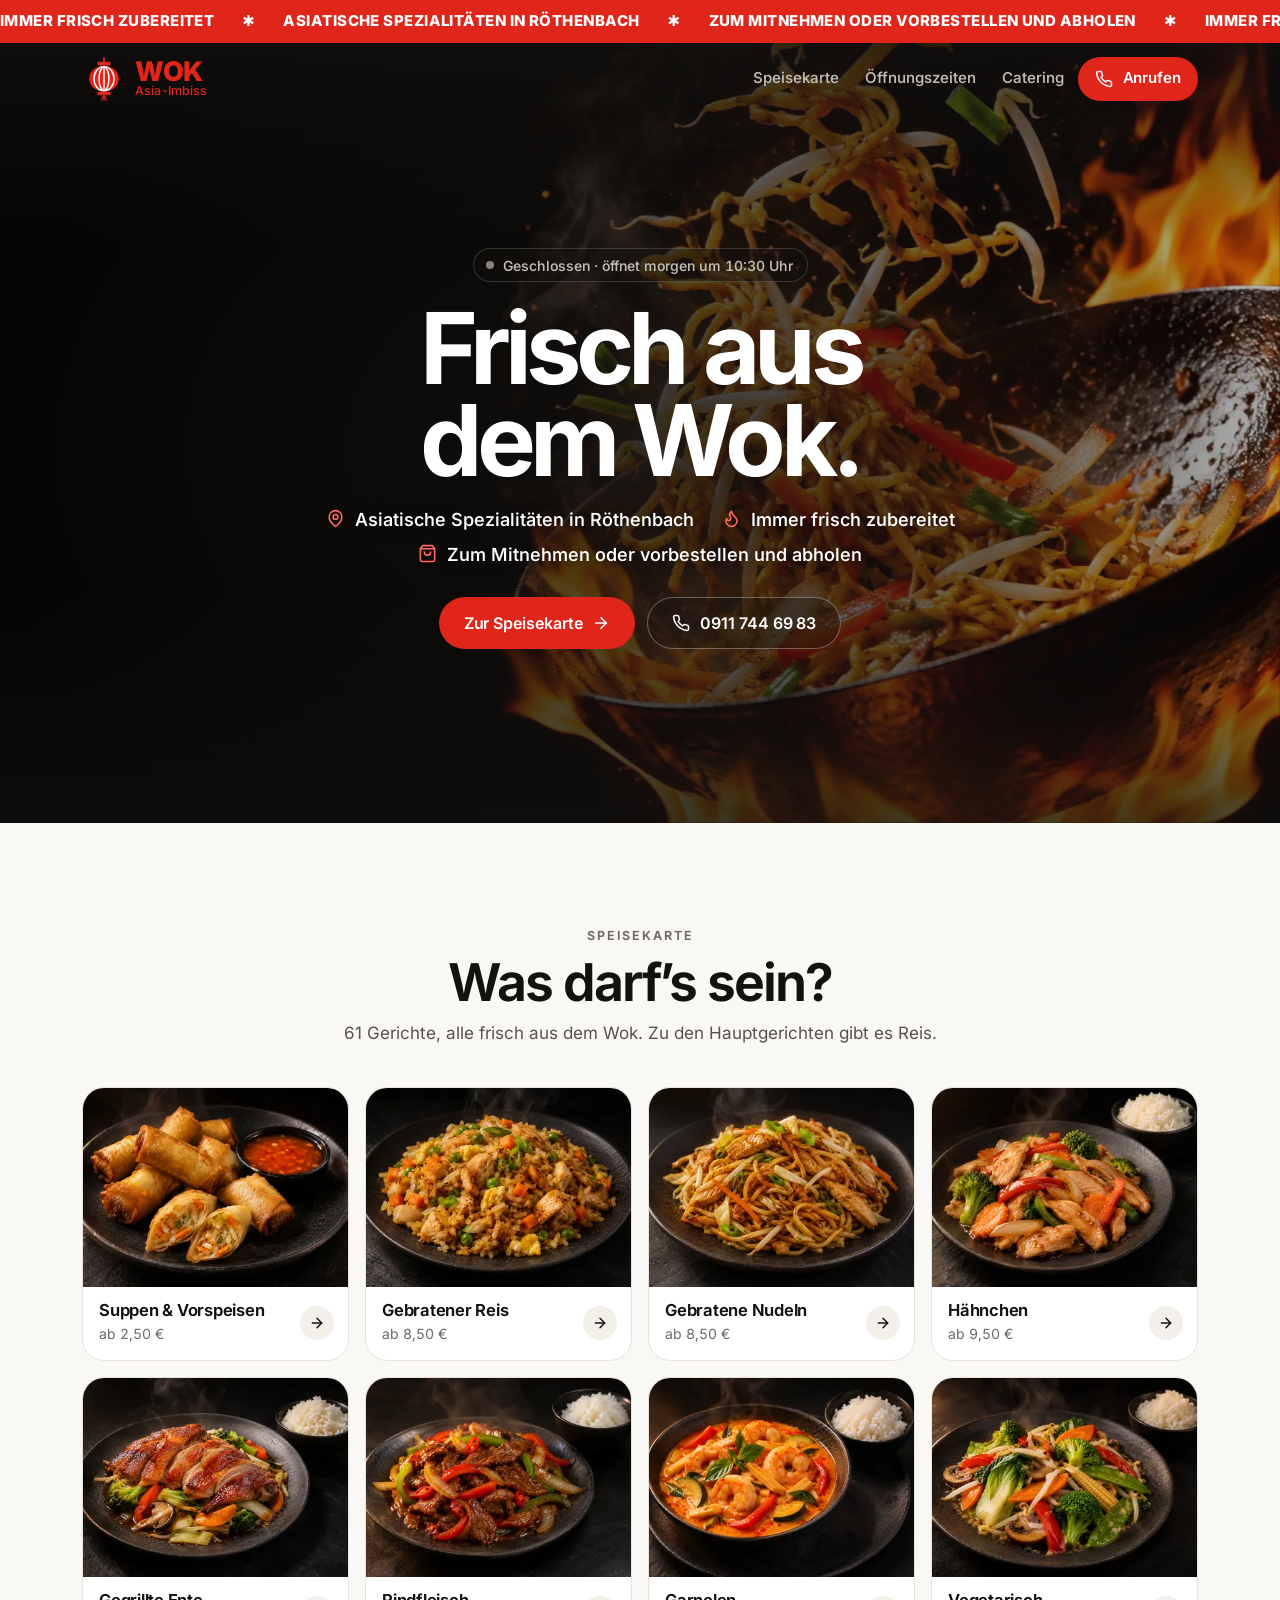
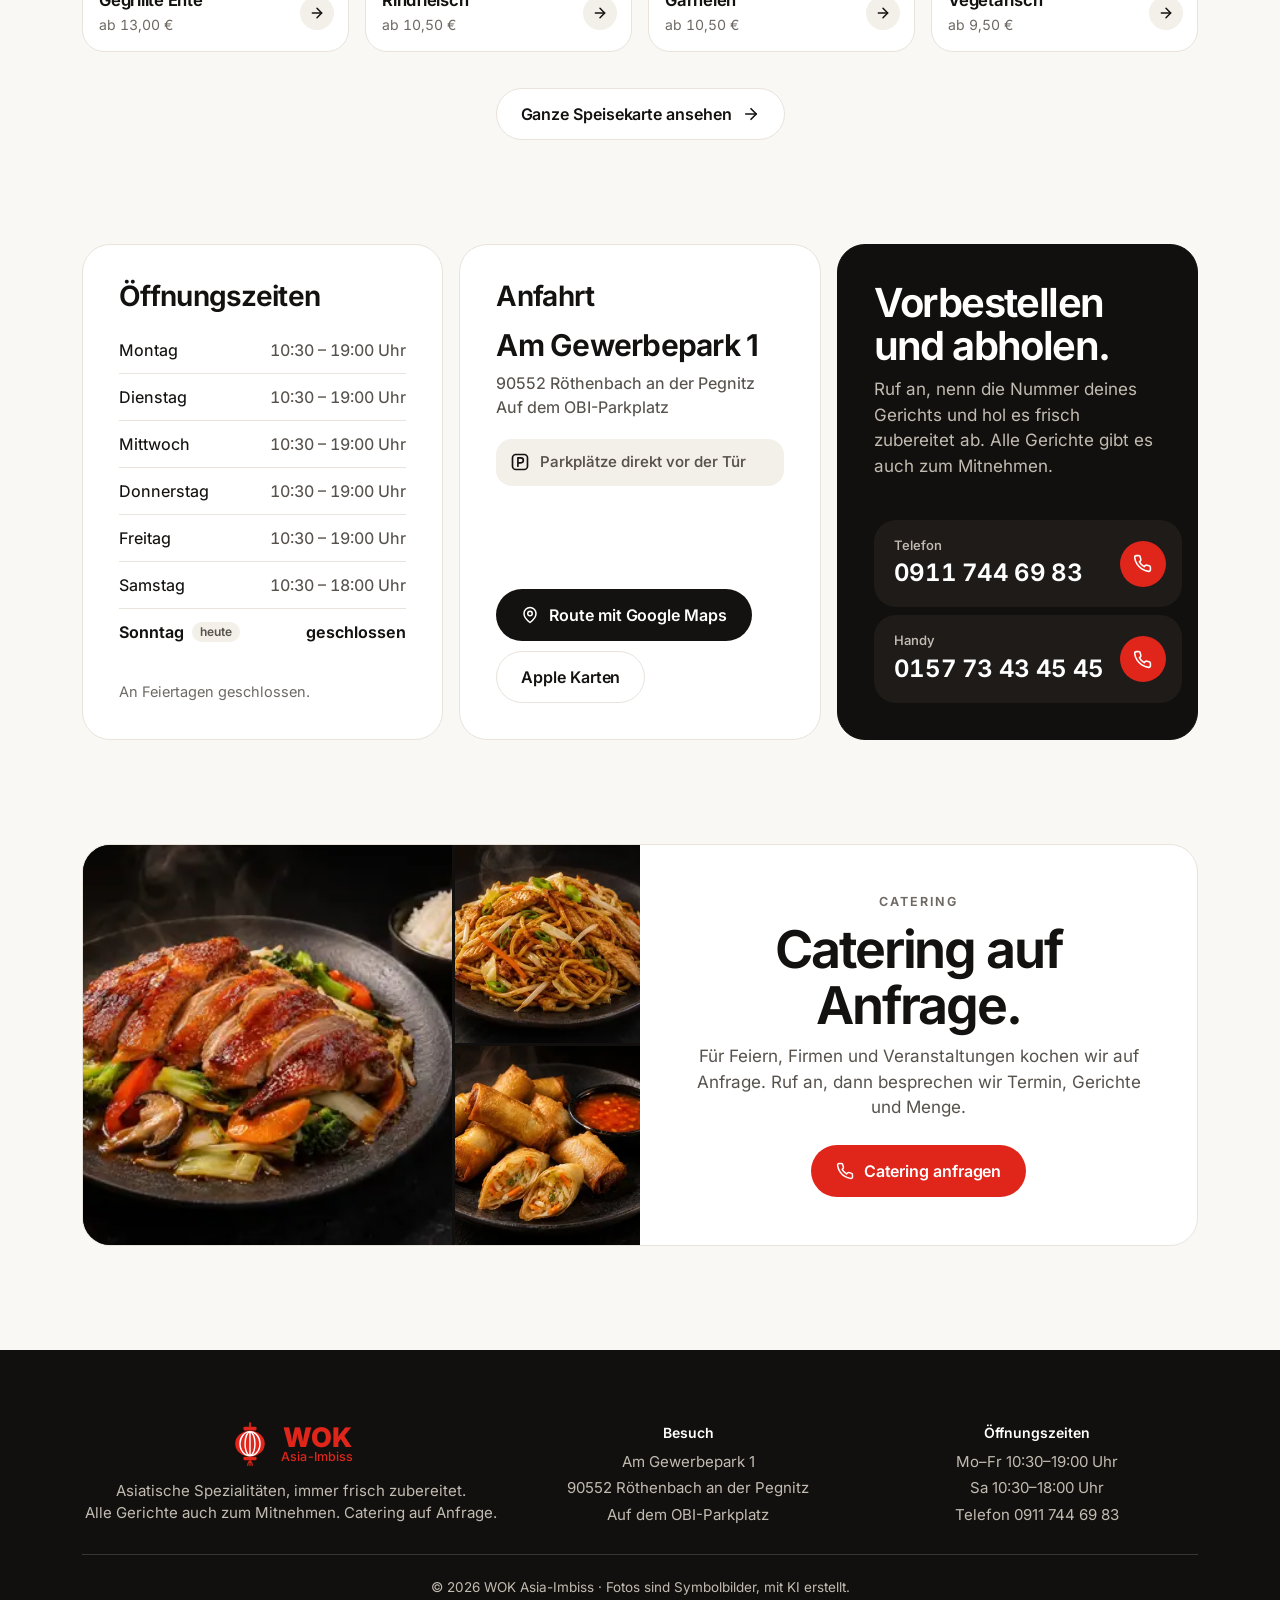
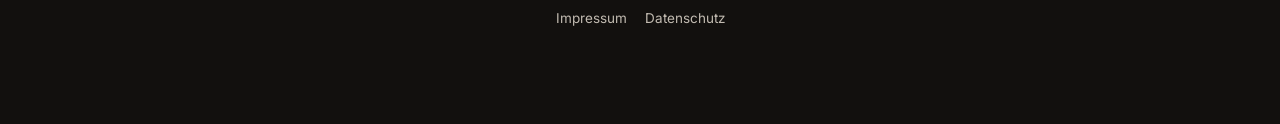
==== commit ee774baf: "Website aktualisiert (Quelle 945b86c) Co-authored-by: Cursor <cursoragent@cursor.com>" ====
--- a/index.html
+++ b/index.html
@@ -13,7 +13,7 @@
 <link rel="apple-touch-icon" href="/apple-touch-icon.png">
 <link rel="preload" href="/fonts/inter-latin.woff2" as="font" type="font/woff2" crossorigin>
 <link rel="preload" as="image" type="image/webp" imagesrcset="/img/hero-480.7e2e9b.webp 480w, /img/hero-960.7e2e9b.webp 960w, /img/hero-1536.7e2e9b.webp 1536w" imagesizes="100vw" fetchpriority="high">
-<link rel="stylesheet" href="/styles.css?v=ec7ad1d2">
+<link rel="stylesheet" href="/styles.css?v=ba25f0a4">
 <script>document.documentElement.classList.add("js")</script>
 <meta property="og:type" content="website">
 <meta property="og:locale" content="de_DE">
@@ -56,7 +56,7 @@
   </div>
 </header>
 
-<section class="hero mit-welle" aria-labelledby="hero-titel">
+<section class="hero" aria-labelledby="hero-titel">
   <div class="hero-bild" data-video-gross="/video/hero-gross.216dca.mp4" data-video-klein="/video/hero-klein.01dcab.mp4"><img src="/img/hero-960.7e2e9b.webp" srcset="/img/hero-480.7e2e9b.webp 480w, /img/hero-960.7e2e9b.webp 960w, /img/hero-1536.7e2e9b.webp 1536w" sizes="100vw" width="1536" height="1024" alt="" fetchpriority="high"></div>
   <div class="wrap">
     <div class="hero-text rise">
@@ -73,7 +73,6 @@
       </div>
     </div>
   </div>
-  <div class="wok-wave" aria-hidden="true"></div>
 </section>
 </div>
 <main id="inhalt">
--- a/styles.css
+++ b/styles.css
@@ -203,7 +203,6 @@
   }
 }
 .hero .wrap { position: relative; z-index: 1; display: flex; justify-content: center; }
-.hero.mit-welle { padding-bottom: clamp(108px, 14vw, 150px); }
 .wok-ticker {
   background: var(--accent);
   color: #fff;
@@ -236,14 +235,6 @@
 .page-loader .logo-t span { font-size: clamp(16px, 2.4vw, 22px); color: #fff; }
 @keyframes page-loader-logo { from { opacity: 0; transform: translateY(12px); } to { opacity: 1; transform: none; } }
 @keyframes page-loader-out { to { transform: translateY(-100%); } }
-.wok-wave {
-  position: absolute;
-  left: 0; right: 0; bottom: -1px;
-  z-index: 2;
-  height: clamp(52px, 8vw, 108px);
-  pointer-events: none;
-  background: url("data:image/svg+xml,%3Csvg xmlns='http://www.w3.org/2000/svg' viewBox='0 0 1920 120' preserveAspectRatio='none'%3E%3Cpath d='M-40 62c18 8 36 4 54-6 20 10 40-8 60 2 22-10 40 6 62-8 24-12 44-6 66 4 28 10 60-4 92 2 40 8 70-10 108 6 36 12 60-8 96 4 30 6 58 2 90-6 34 8 62-4 96 6 28 10 50 2 84 8 40-6 78 8 120-4 36 6 70-8 110 4 32 8 60 2 96 10 30-8 64 6 96-2 28 4 52-6 84 8 36 2 70 10 108-6 40 8 78-10 120 2 34 6 64-8 100 6 30 4 58 8 92-4 36 6 70 2 108 10v28H-40Z' fill='%23e0251b'/%3E%3C/svg%3E") center bottom / 100% 100% no-repeat;
-}
 @media (prefers-reduced-motion: reduce) {
   .wok-marquee { display: none; }
   .wok-ticker-still { display: block; }
@@ -516,7 +507,7 @@
 .nf .cta { display: flex; flex-wrap: wrap; justify-content: center; gap: 12px; margin-top: 28px; }
 
 @media print {
-  .top, .chips, .tools, .cta-card, .foot, .skip, .cat-bild, .call-dock-bar, .page-loader, .wok-ticker, .wok-wave { display: none !important; }
+  .top, .chips, .tools, .cta-card, .foot, .skip, .cat-bild, .call-dock-bar, .page-loader, .wok-ticker { display: none !important; }
   .cat-bild + .cat-head { position: static; color: var(--ink); }
   .dish { break-inside: avoid; }
 }
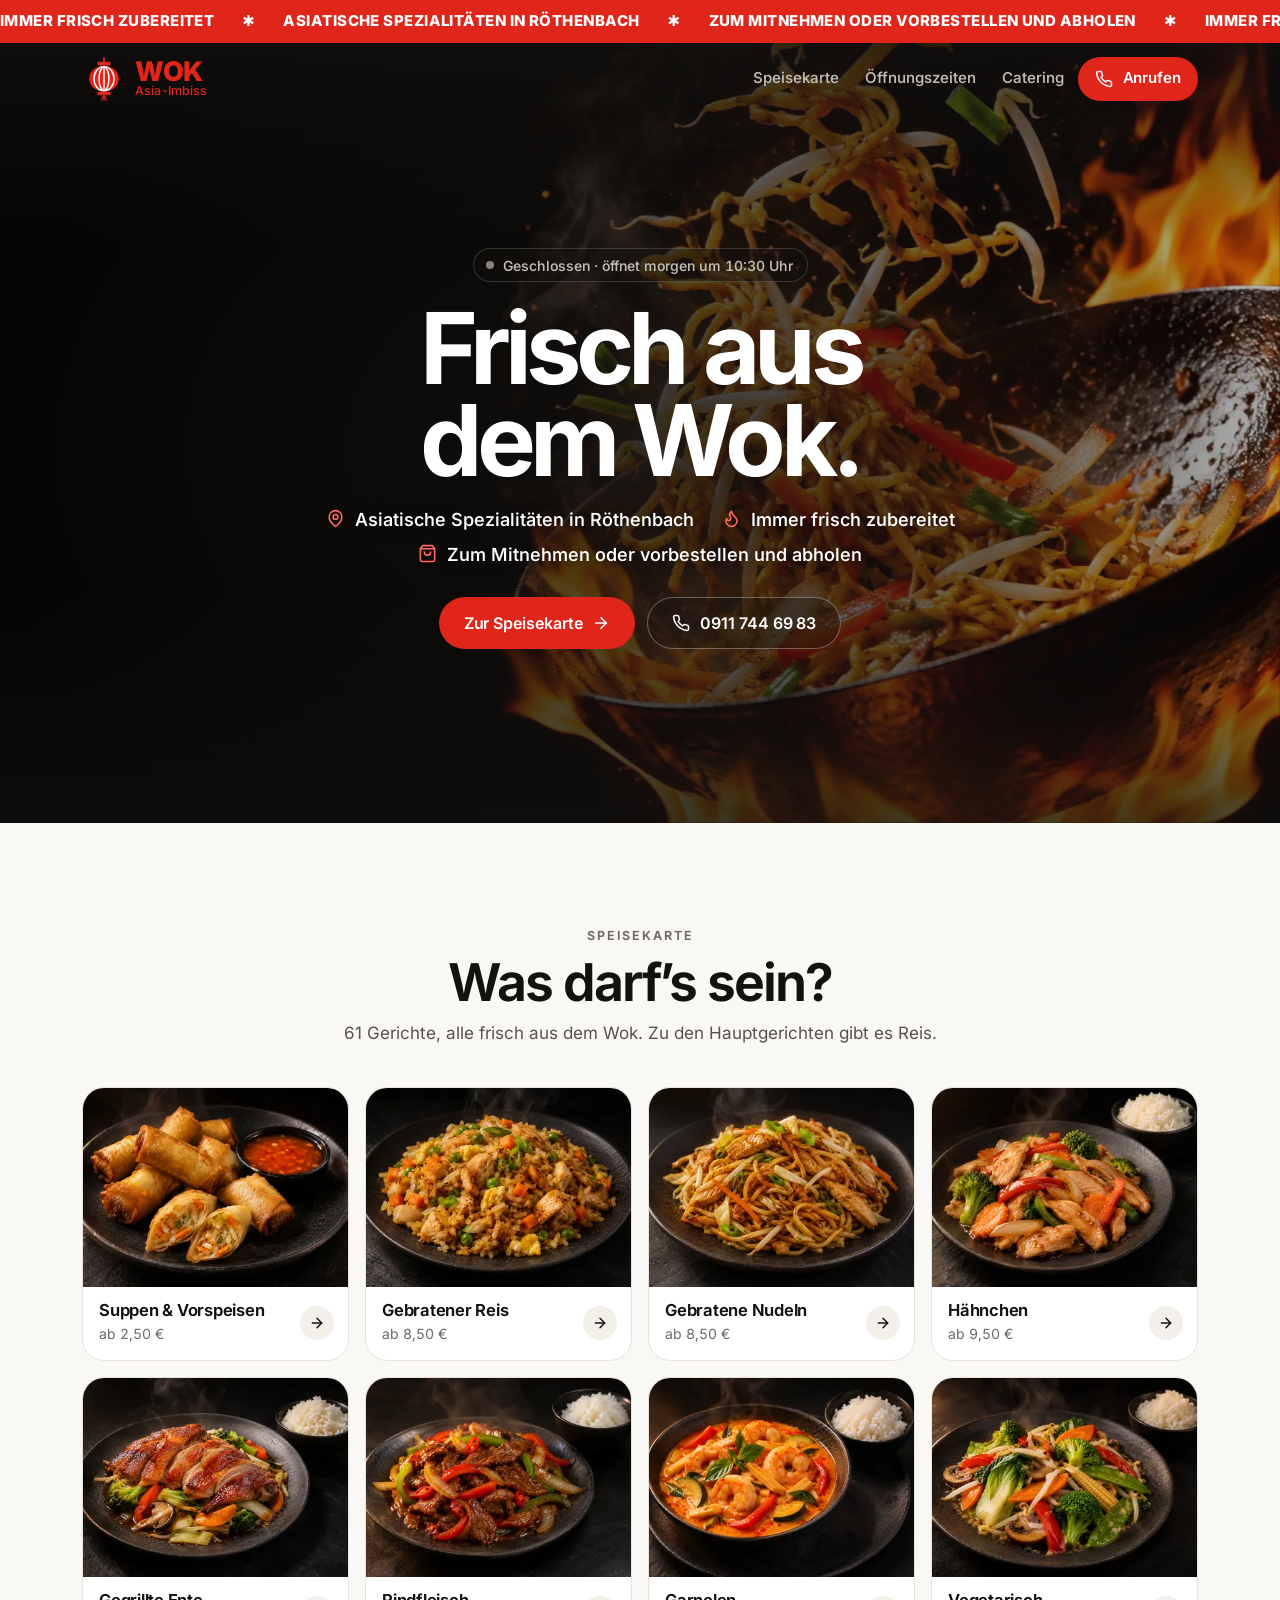
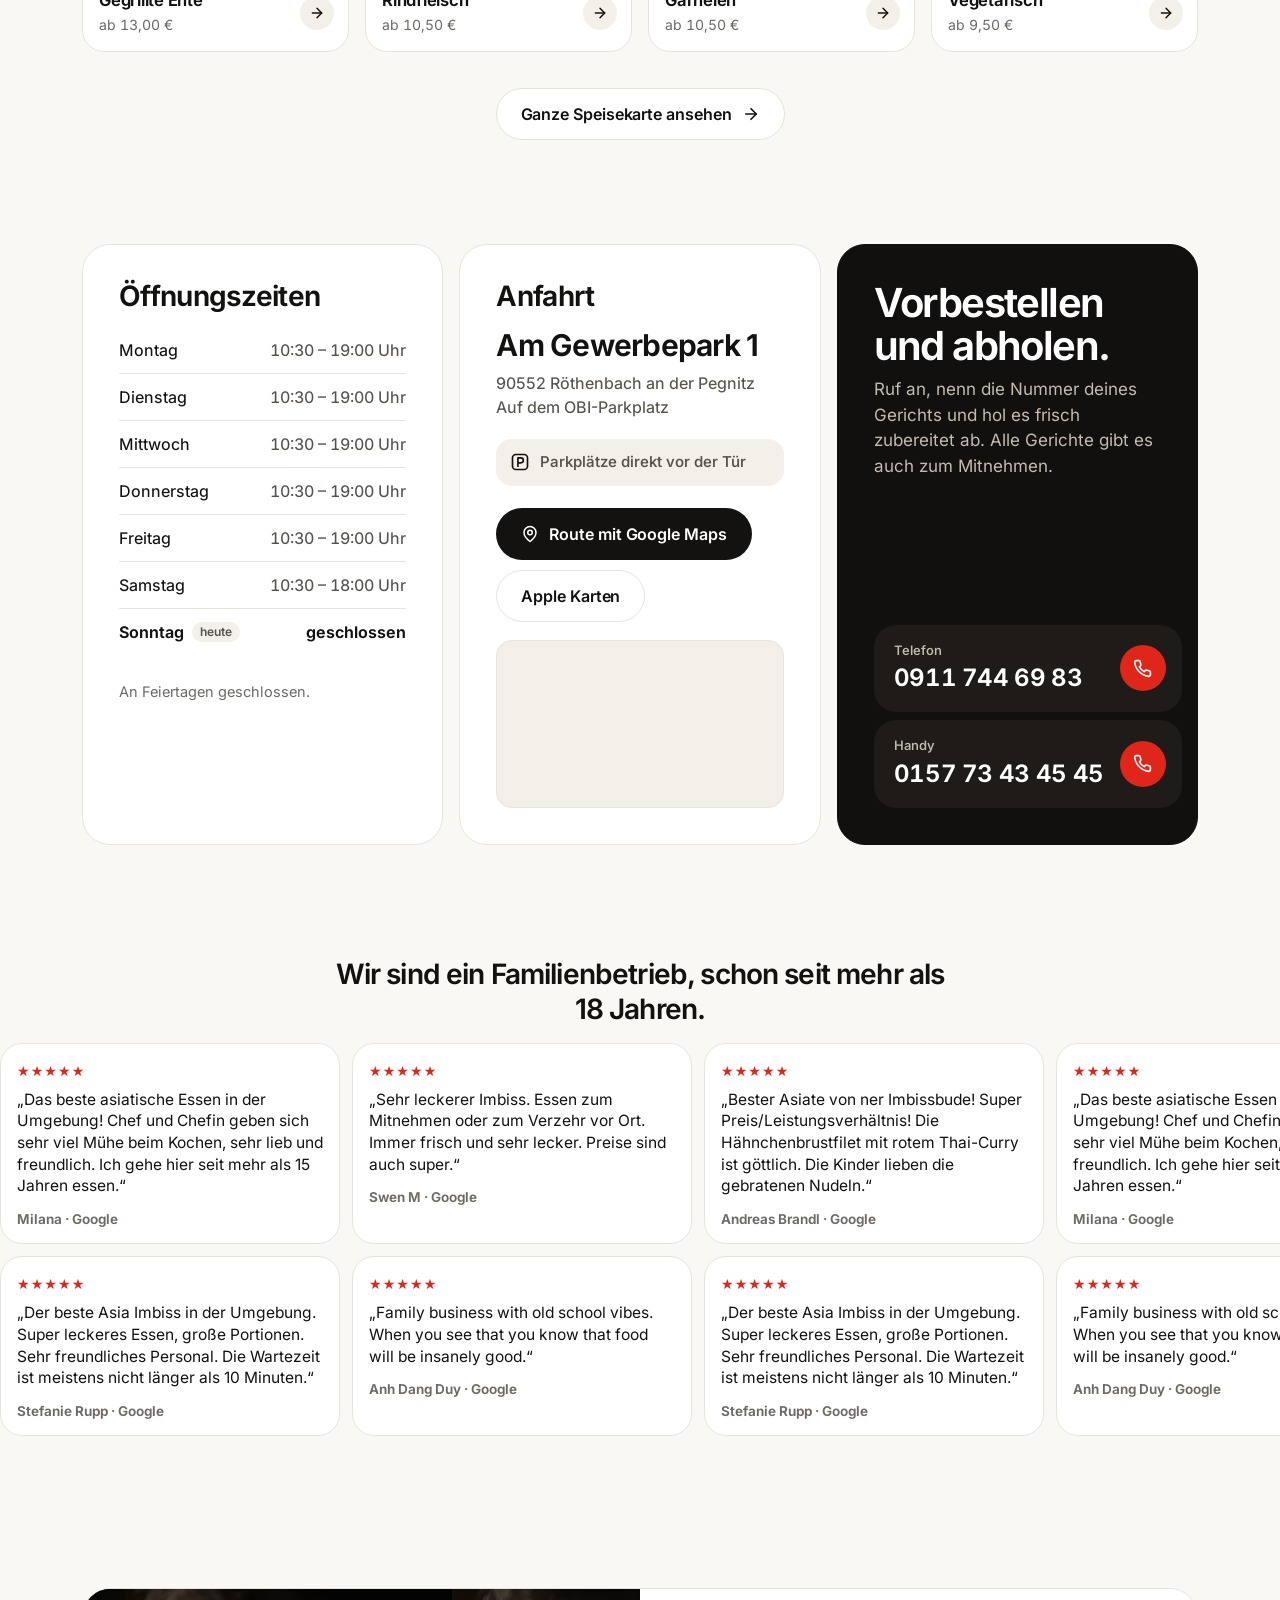
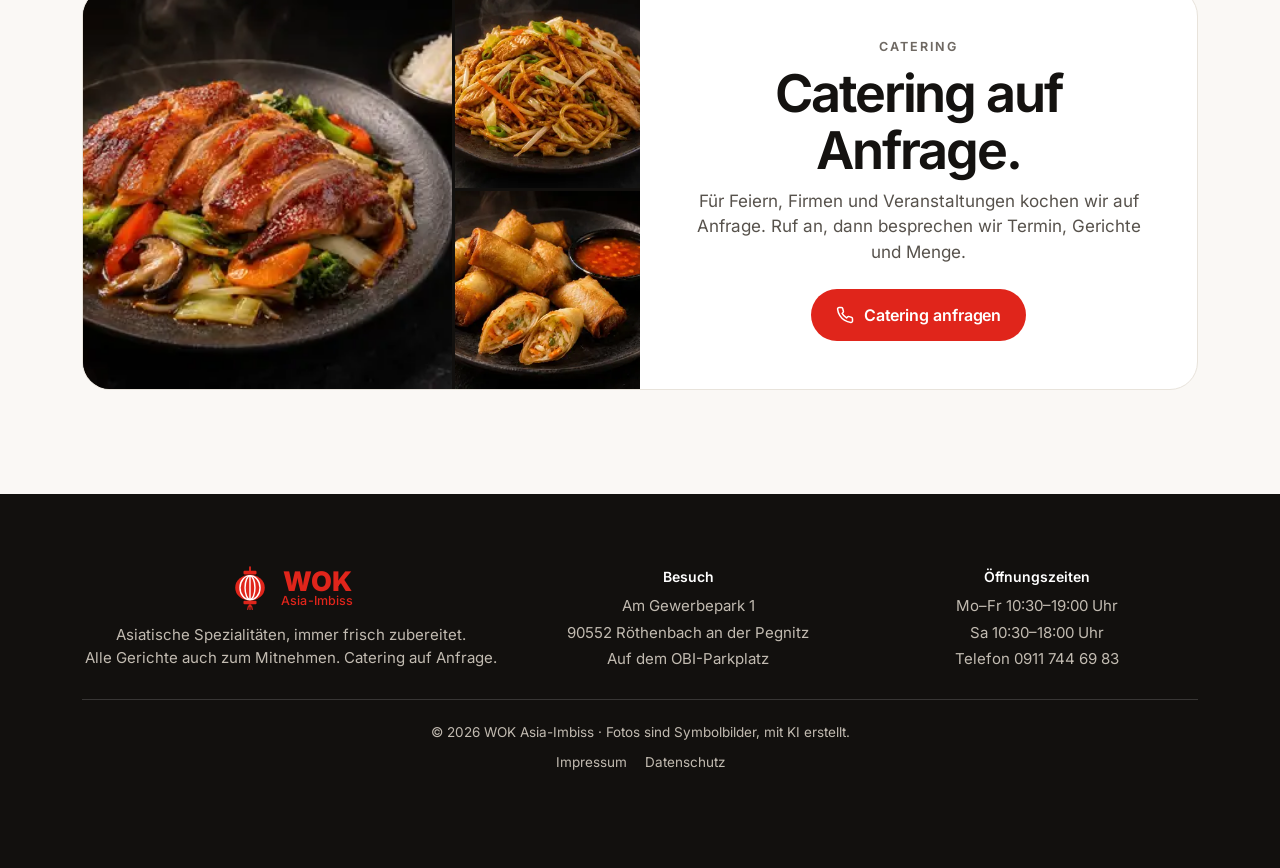
==== commit 02e119f0: "Website aktualisiert (Quelle 19452ff) Co-authored-by: Cursor <cursoragent@cursor.com>" ====
--- a/index.html
+++ b/index.html
@@ -13,7 +13,7 @@
 <link rel="apple-touch-icon" href="/apple-touch-icon.png">
 <link rel="preload" href="/fonts/inter-latin.woff2" as="font" type="font/woff2" crossorigin>
 <link rel="preload" as="image" type="image/webp" imagesrcset="/img/hero-480.7e2e9b.webp 480w, /img/hero-960.7e2e9b.webp 960w, /img/hero-1536.7e2e9b.webp 1536w" imagesizes="100vw" fetchpriority="high">
-<link rel="stylesheet" href="/styles.css?v=ba25f0a4">
+<link rel="stylesheet" href="/styles.css?v=fe238d89">
 <script>document.documentElement.classList.add("js")</script>
 <meta property="og:type" content="website">
 <meta property="og:locale" content="de_DE">
@@ -139,6 +139,9 @@
         <a class="btn btn-dark" href="https://www.google.com/maps/search/?api=1&query=WOK%20Asia-Imbiss%2C%20Am%20Gewerbepark%201%2C%2090552%20R%C3%B6thenbach%20an%20der%20Pegnitz" rel="noopener" target="_blank"><svg viewBox="0 0 24 24" fill="none" stroke="currentColor" stroke-width="2" stroke-linecap="round" stroke-linejoin="round" aria-hidden="true"><path d="M20 10c0 6-8 12-8 12s-8-6-8-12a8 8 0 0 1 16 0Z"/><circle cx="12" cy="10" r="3"/></svg>Route mit Google Maps</a>
         <a class="btn btn-line" href="https://maps.apple.com/?q=WOK%20Asia-Imbiss&address=Am%20Gewerbepark%201%2C%2090552%20R%C3%B6thenbach%20an%20der%20Pegnitz" rel="noopener" target="_blank">Apple Karten</a>
       </div>
+      <div class="karte">
+        <iframe title="Karte: wo der WOK Asia-Imbiss steht" loading="lazy" referrerpolicy="no-referrer-when-downgrade" src="https://maps.google.com/maps?q=WOK+Asia-Imbiss,+Am+Gewerbepark+1,+90552+R%C3%B6thenbach&amp;hl=de&amp;z=16&amp;t=m&amp;output=embed"></iframe>
+      </div>
     </div>
     <div class="box b-order" data-reveal>
       <div>
@@ -150,6 +153,17 @@
         <a class="phone" href="tel:+4915773434545"><span><small>Handy</small><strong>0157 73 43 45 45</strong></span><i><svg viewBox="0 0 24 24" fill="none" stroke="currentColor" stroke-width="2" stroke-linecap="round" stroke-linejoin="round" aria-hidden="true"><path d="M22 16.92v3a2 2 0 0 1-2.18 2 19.79 19.79 0 0 1-8.63-3.07 19.5 19.5 0 0 1-6-6 19.79 19.79 0 0 1-3.07-8.67A2 2 0 0 1 4.11 2h3a2 2 0 0 1 2 1.72 12.84 12.84 0 0 0 .7 2.81 2 2 0 0 1-.45 2.11L8.09 9.91a16 16 0 0 0 6 6l1.27-1.27a2 2 0 0 1 2.11-.45 12.84 12.84 0 0 0 2.81.7A2 2 0 0 1 22 16.92z"/></svg></i></a>
       </div>
     </div>
+  </div>
+</section>
+
+<section class="stimmen" aria-label="Familienbetrieb und Google-Bewertungen">
+  <div class="wrap">
+    <p class="stimmen-titel">Wir sind ein Familienbetrieb, schon seit mehr als 18 Jahren.</p>
+  </div>
+  <p class="sr">Milana, 5 Sterne bei Google: Das beste asiatische Essen in der Umgebung! Chef und Chefin geben sich sehr viel Mühe beim Kochen, sehr lieb und freundlich. Ich gehe hier seit mehr als 15 Jahren essen. Stefanie Rupp, 5 Sterne bei Google: Der beste Asia Imbiss in der Umgebung. Super leckeres Essen, große Portionen. Sehr freundliches Personal. Die Wartezeit ist meistens nicht länger als 10 Minuten. Swen M, 5 Sterne bei Google: Sehr leckerer Imbiss. Essen zum Mitnehmen oder zum Verzehr vor Ort. Immer frisch und sehr lecker. Preise sind auch super. Anh Dang Duy, 5 Sterne bei Google: Family business with old school vibes. When you see that you know that food will be insanely good. Andreas Brandl, 5 Sterne bei Google: Bester Asiate von ner Imbissbude! Super Preis/Leistungsverhältnis! Die Hähnchenbrustfilet mit rotem Thai-Curry ist göttlich. Die Kinder lieben die gebratenen Nudeln.</p>
+  <div class="stimmen-lauf" aria-hidden="true">
+    <div class="stimmen-reihe"><div class="satz"><article class="kachel"><p class="sterne">★★★★★</p><blockquote>„Das beste asiatische Essen in der Umgebung! Chef und Chefin geben sich sehr viel Mühe beim Kochen, sehr lieb und freundlich. Ich gehe hier seit mehr als 15 Jahren essen.“</blockquote><p class="wer">Milana · Google</p></article><article class="kachel"><p class="sterne">★★★★★</p><blockquote>„Sehr leckerer Imbiss. Essen zum Mitnehmen oder zum Verzehr vor Ort. Immer frisch und sehr lecker. Preise sind auch super.“</blockquote><p class="wer">Swen M · Google</p></article><article class="kachel"><p class="sterne">★★★★★</p><blockquote>„Bester Asiate von ner Imbissbude! Super Preis/Leistungsverhältnis! Die Hähnchenbrustfilet mit rotem Thai-Curry ist göttlich. Die Kinder lieben die gebratenen Nudeln.“</blockquote><p class="wer">Andreas Brandl · Google</p></article></div><div class="satz"><article class="kachel"><p class="sterne">★★★★★</p><blockquote>„Das beste asiatische Essen in der Umgebung! Chef und Chefin geben sich sehr viel Mühe beim Kochen, sehr lieb und freundlich. Ich gehe hier seit mehr als 15 Jahren essen.“</blockquote><p class="wer">Milana · Google</p></article><article class="kachel"><p class="sterne">★★★★★</p><blockquote>„Sehr leckerer Imbiss. Essen zum Mitnehmen oder zum Verzehr vor Ort. Immer frisch und sehr lecker. Preise sind auch super.“</blockquote><p class="wer">Swen M · Google</p></article><article class="kachel"><p class="sterne">★★★★★</p><blockquote>„Bester Asiate von ner Imbissbude! Super Preis/Leistungsverhältnis! Die Hähnchenbrustfilet mit rotem Thai-Curry ist göttlich. Die Kinder lieben die gebratenen Nudeln.“</blockquote><p class="wer">Andreas Brandl · Google</p></article></div></div>
+<div class="stimmen-reihe versetzt"><div class="satz"><article class="kachel"><p class="sterne">★★★★★</p><blockquote>„Der beste Asia Imbiss in der Umgebung. Super leckeres Essen, große Portionen. Sehr freundliches Personal. Die Wartezeit ist meistens nicht länger als 10 Minuten.“</blockquote><p class="wer">Stefanie Rupp · Google</p></article><article class="kachel"><p class="sterne">★★★★★</p><blockquote>„Family business with old school vibes. When you see that you know that food will be insanely good.“</blockquote><p class="wer">Anh Dang Duy · Google</p></article></div><div class="satz"><article class="kachel"><p class="sterne">★★★★★</p><blockquote>„Der beste Asia Imbiss in der Umgebung. Super leckeres Essen, große Portionen. Sehr freundliches Personal. Die Wartezeit ist meistens nicht länger als 10 Minuten.“</blockquote><p class="wer">Stefanie Rupp · Google</p></article><article class="kachel"><p class="sterne">★★★★★</p><blockquote>„Family business with old school vibes. When you see that you know that food will be insanely good.“</blockquote><p class="wer">Anh Dang Duy · Google</p></article></div></div>
   </div>
 </section>
 
--- a/styles.css
+++ b/styles.css
@@ -330,6 +330,8 @@
 .hours tr.today th::after { content: "heute"; display: inline-block; margin-left: 8px; padding: 1px 8px; border-radius: 999px; background: var(--surface-2); font-size: 12px; font-weight: 600; color: var(--ink-2); vertical-align: 2px; }
 .box .note { font-size: 14.5px; color: var(--ink-3); margin-top: 12px; }
 .b-map { display: flex; flex-direction: column; }
+.karte { margin-top: 18px; height: 168px; border-radius: 16px; overflow: hidden; border: 1px solid var(--line); background: var(--surface-2); }
+.karte iframe { display: block; width: 100%; height: 100%; border: 0; }
 .address { font-style: normal; font-size: clamp(22px, 3vw, 30px); font-weight: 650; letter-spacing: -0.025em; line-height: 1.2; }
 .address span { display: block; font-size: 16px; font-weight: 450; letter-spacing: 0; color: var(--ink-2); margin-top: 8px; line-height: 1.5; }
 .park { display: flex; align-items: center; gap: 10px; margin-top: 20px; padding: 12px 14px; border-radius: var(--r); background: var(--surface-2); font-size: 15px; font-weight: 550; color: var(--ink-2); }
@@ -351,6 +353,47 @@
 .phone svg { width: 19px; height: 19px; }
 
 /* Catering */
+.stimmen { padding: 8px 0 clamp(28px, 5vw, 48px); }
+.stimmen-titel {
+  margin: 0 auto 16px;
+  max-width: 22em;
+  text-align: center;
+  font-size: clamp(22px, 3vw, 28px);
+  font-weight: 620;
+  letter-spacing: -0.03em;
+  line-height: 1.25;
+}
+.stimmen-lauf { overflow: hidden; display: grid; gap: 12px; }
+.stimmen-reihe { display: flex; width: max-content; animation: stimmen-links 70s linear infinite; }
+.satz { display: flex; flex: none; gap: 12px; padding-right: 12px; }
+.stimmen-reihe.versetzt { animation-duration: 86s; animation-name: stimmen-links-versetzt; }
+.kachel {
+  flex: none;
+  width: min(340px, 78vw);
+  margin: 0;
+  padding: 16px 16px 14px;
+  background: var(--surface);
+  border: 1px solid var(--line);
+  border-radius: var(--r-lg);
+}
+.kachel .sterne { margin: 0; color: var(--accent); letter-spacing: 0.08em; font-size: 14px; }
+.kachel blockquote {
+  margin: 8px 0 12px;
+  font-size: 15.5px;
+  line-height: 1.4;
+  display: -webkit-box;
+  -webkit-line-clamp: 5;
+  -webkit-box-orient: vertical;
+  overflow: hidden;
+}
+.kachel .wer { margin: 0; color: var(--ink-3); font-size: 13.5px; font-weight: 650; }
+@keyframes stimmen-links { from { transform: translateX(0); } to { transform: translateX(-50%); } }
+@keyframes stimmen-links-versetzt { from { transform: translateX(72px); } to { transform: translateX(calc(-50% + 72px)); } }
+@media (prefers-reduced-motion: reduce) {
+  .stimmen-reihe, .stimmen-reihe.versetzt { animation: none; width: auto; transform: none; flex-wrap: wrap; justify-content: center; padding: 0 22px; }
+  .satz { flex-wrap: wrap; justify-content: center; }
+  .satz:last-child { display: none; }
+}
 .catering { display: grid; background: var(--surface); border: 1px solid var(--line); border-radius: var(--r-xl); overflow: hidden; }
 @media (min-width: 900px) { .catering { grid-template-columns: 1fr 1fr; align-items: stretch; } .catering .catering-bild { aspect-ratio: auto; min-height: 400px; } .catering-text { justify-content: center; } }
 .catering-bild { aspect-ratio: 3 / 2; background: var(--dark); display: grid; grid-template-columns: 2fr 1fr; grid-template-rows: 1fr 1fr; gap: 3px; }
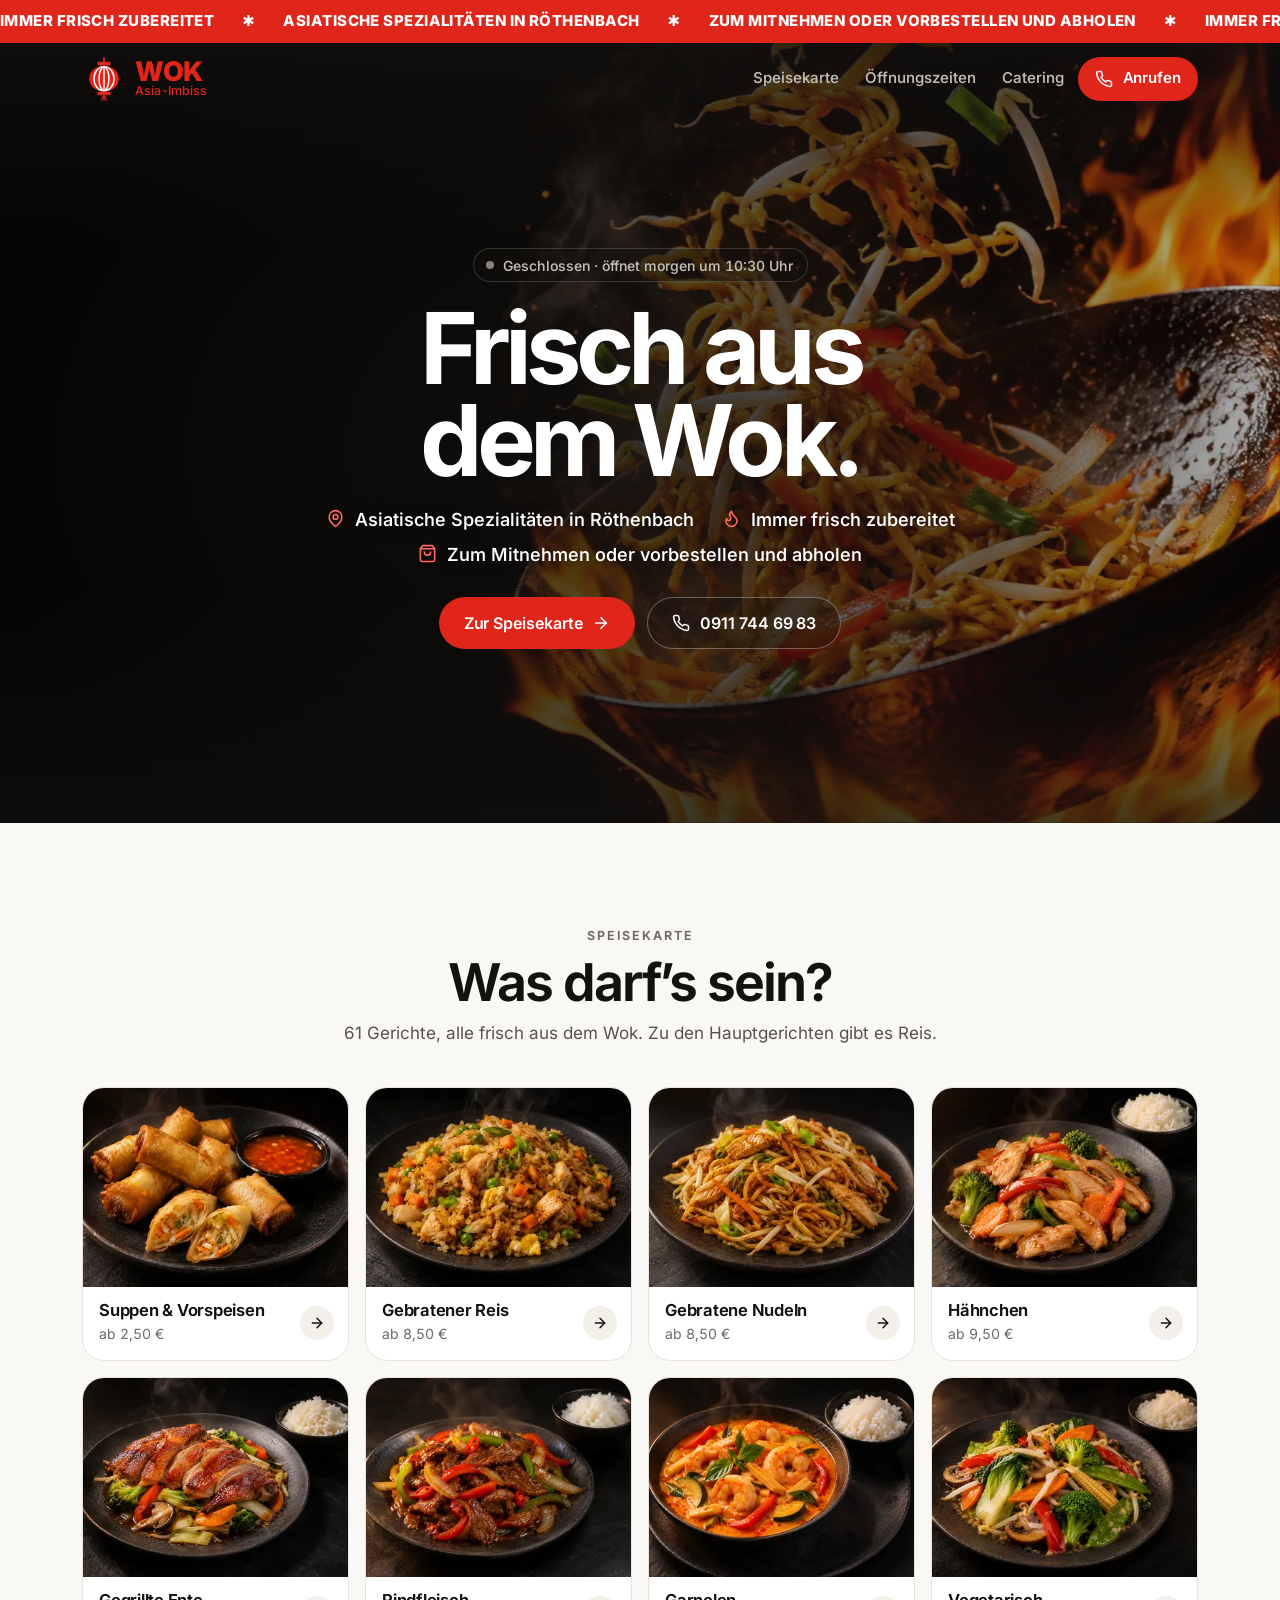
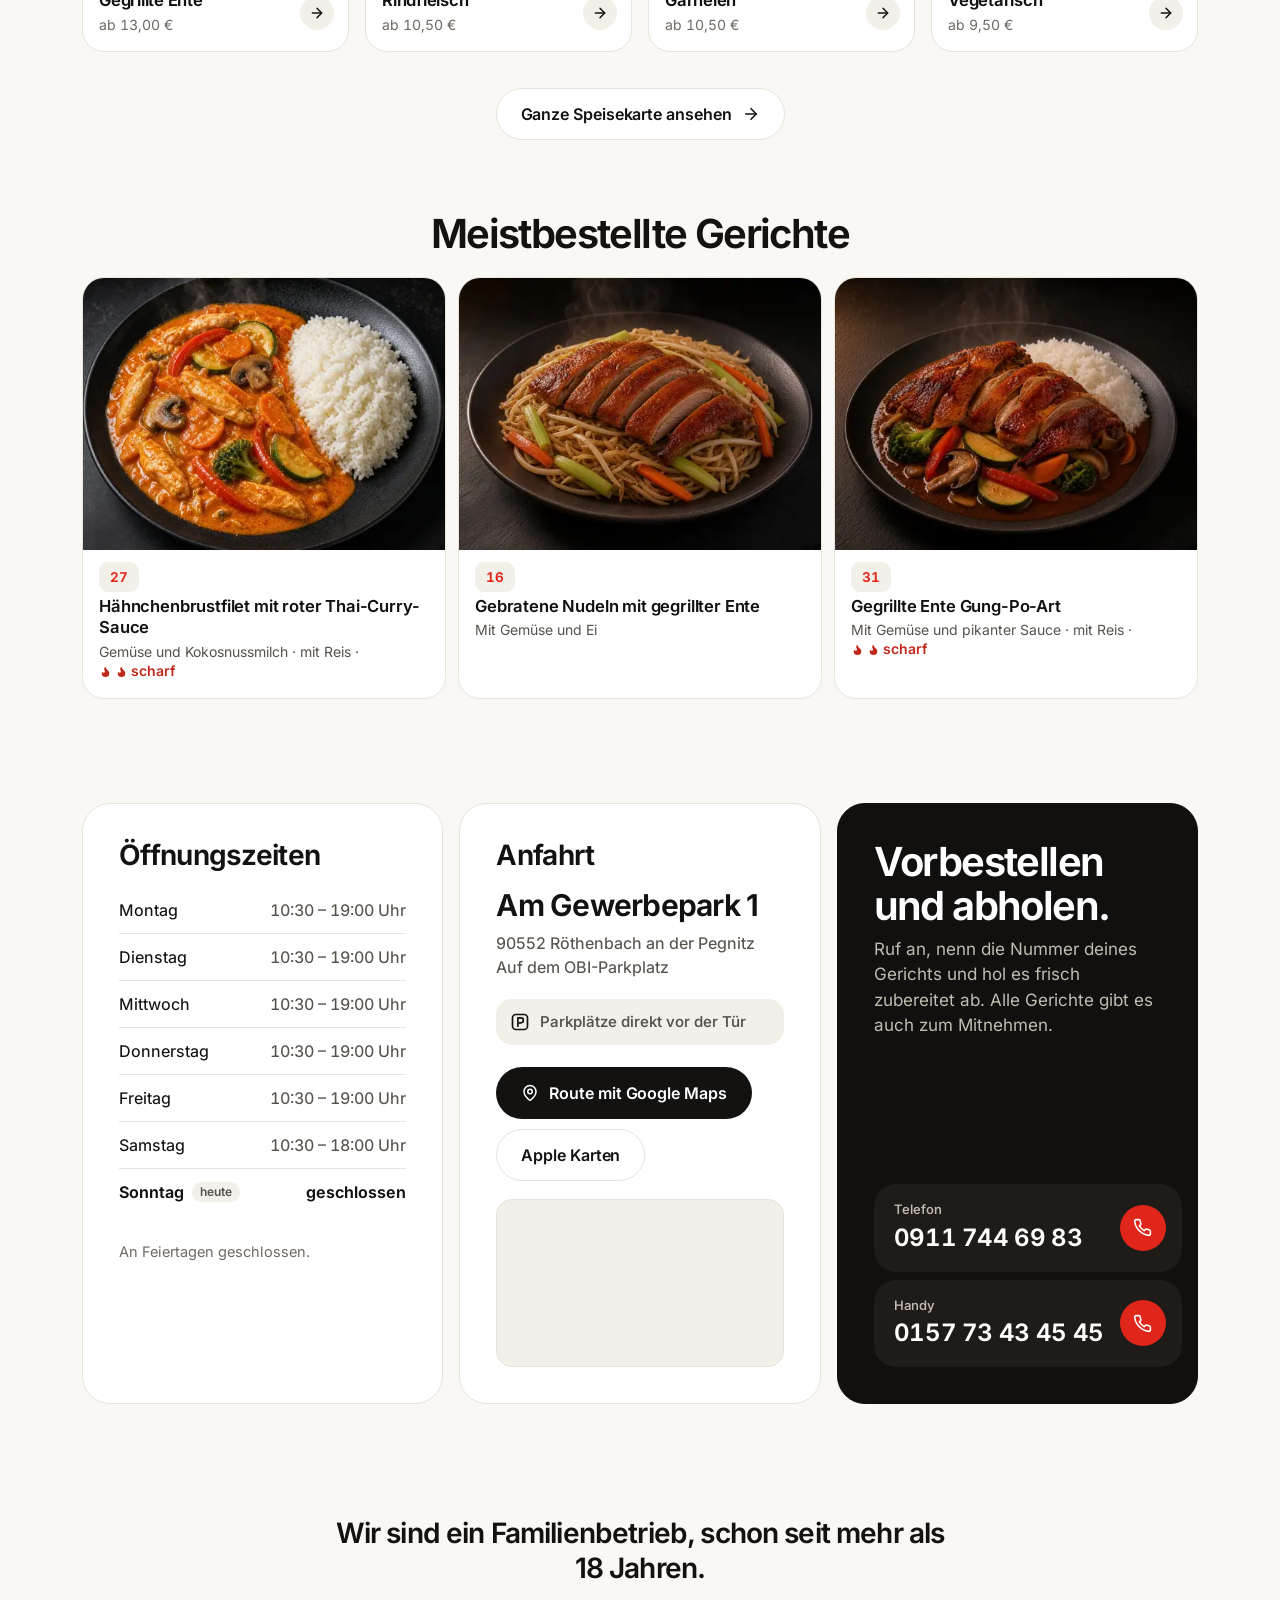
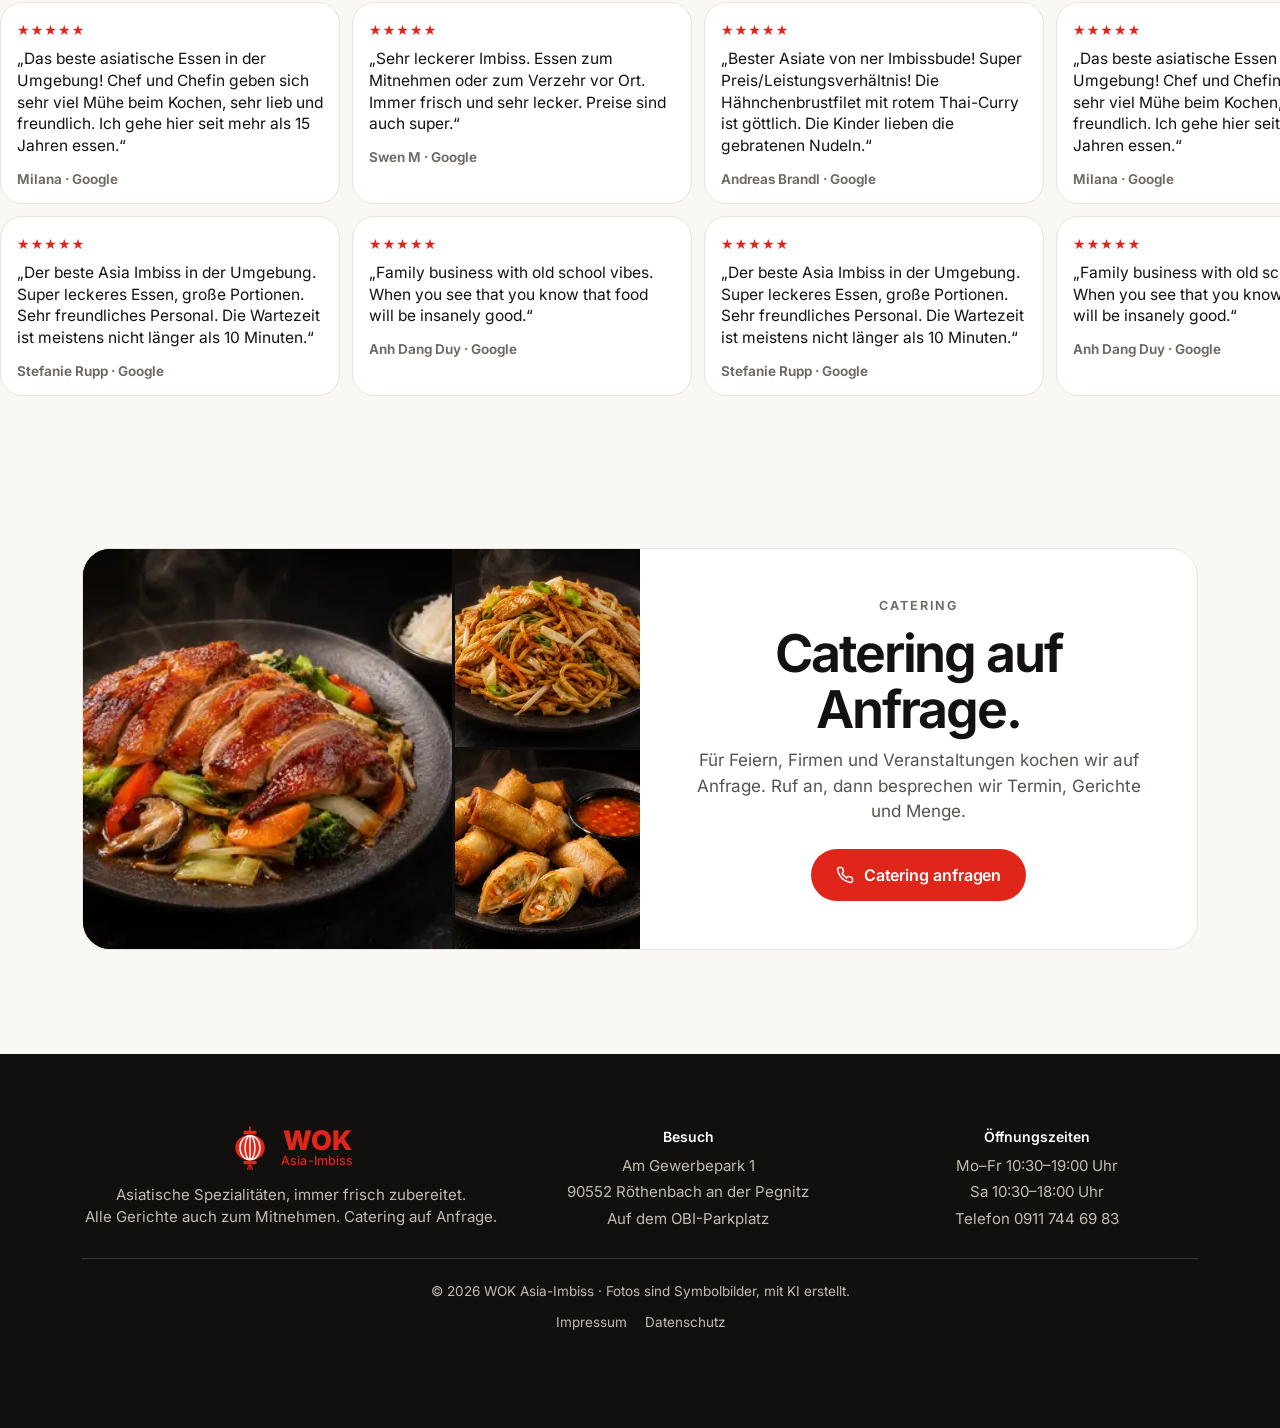
==== commit c2d7bed3: "Website aktualisiert (Quelle 06de82e)" ====
--- a/index.html
+++ b/index.html
@@ -13,7 +13,7 @@
 <link rel="apple-touch-icon" href="/apple-touch-icon.png">
 <link rel="preload" href="/fonts/inter-latin.woff2" as="font" type="font/woff2" crossorigin>
 <link rel="preload" as="image" type="image/webp" imagesrcset="/img/hero-480.7e2e9b.webp 480w, /img/hero-960.7e2e9b.webp 960w, /img/hero-1536.7e2e9b.webp 1536w" imagesizes="100vw" fetchpriority="high">
-<link rel="stylesheet" href="/styles.css?v=fe238d89">
+<link rel="stylesheet" href="/styles.css?v=42ebe47c">
 <script>document.documentElement.classList.add("js")</script>
 <meta property="og:type" content="website">
 <meta property="og:locale" content="de_DE">
@@ -121,6 +121,23 @@
       </a>
     </div>
     <div class="center-cta"><a class="btn btn-line" href="/speisekarte/">Ganze Speisekarte ansehen<svg class="go" viewBox="0 0 24 24" fill="none" stroke="currentColor" stroke-width="2.2" stroke-linecap="round" stroke-linejoin="round" aria-hidden="true"><path d="M5 12h14"/><path d="m12 5 7 7-7 7"/></svg></a></div>
+    <div class="meist">
+      <h2 class="h2" id="meist-titel">Meistbestellte Gerichte</h2>
+      <ul>
+        <li><a href="/speisekarte/#nr-27">
+            <span class="meist-bild"><img src="/img/hit-27-960.b3680c.webp" srcset="/img/hit-27-480.b3680c.webp 480w, /img/hit-27-960.b3680c.webp 960w" sizes="(min-width: 800px) 340px, 92vw" width="1152" height="864" alt="" loading="lazy" decoding="async"></span>
+            <span class="meist-text"><span class="nr">27</span><strong>Hähnchenbrustfilet mit roter Thai-Curry-Sauce</strong><small>Gemüse und Kokosnussmilch · mit Reis · <span class="spicy"><svg viewBox="0 0 24 24" fill="currentColor" aria-hidden="true"><path d="M8.5 14.5A2.5 2.5 0 0 0 11 12c0-1.38-.5-2-1-3-1.07-2.14-.22-4.05 2-6 .5 2.5 2 4.9 4 6.5 2 1.6 3 3.5 3 5.5a7 7 0 1 1-14 0c0-1.15.43-2.29 1-3a2.5 2.5 0 0 0 2.5 2.5z"/></svg><svg viewBox="0 0 24 24" fill="currentColor" aria-hidden="true"><path d="M8.5 14.5A2.5 2.5 0 0 0 11 12c0-1.38-.5-2-1-3-1.07-2.14-.22-4.05 2-6 .5 2.5 2 4.9 4 6.5 2 1.6 3 3.5 3 5.5a7 7 0 1 1-14 0c0-1.15.43-2.29 1-3a2.5 2.5 0 0 0 2.5 2.5z"/></svg>scharf</span></small></span>
+          </a></li>
+<li><a href="/speisekarte/#nr-16">
+            <span class="meist-bild"><img src="/img/hit-16-960.d11443.webp" srcset="/img/hit-16-480.d11443.webp 480w, /img/hit-16-960.d11443.webp 960w" sizes="(min-width: 800px) 340px, 92vw" width="1152" height="864" alt="" loading="lazy" decoding="async"></span>
+            <span class="meist-text"><span class="nr">16</span><strong>Gebratene Nudeln mit gegrillter Ente</strong><small>Mit Gemüse und Ei</small></span>
+          </a></li>
+<li><a href="/speisekarte/#nr-31">
+            <span class="meist-bild"><img src="/img/hit-31-960.ac2138.webp" srcset="/img/hit-31-480.ac2138.webp 480w, /img/hit-31-960.ac2138.webp 960w" sizes="(min-width: 800px) 340px, 92vw" width="1152" height="864" alt="" loading="lazy" decoding="async"></span>
+            <span class="meist-text"><span class="nr">31</span><strong>Gegrillte Ente Gung-Po-Art</strong><small>Mit Gemüse und pikanter Sauce · mit Reis · <span class="spicy"><svg viewBox="0 0 24 24" fill="currentColor" aria-hidden="true"><path d="M8.5 14.5A2.5 2.5 0 0 0 11 12c0-1.38-.5-2-1-3-1.07-2.14-.22-4.05 2-6 .5 2.5 2 4.9 4 6.5 2 1.6 3 3.5 3 5.5a7 7 0 1 1-14 0c0-1.15.43-2.29 1-3a2.5 2.5 0 0 0 2.5 2.5z"/></svg><svg viewBox="0 0 24 24" fill="currentColor" aria-hidden="true"><path d="M8.5 14.5A2.5 2.5 0 0 0 11 12c0-1.38-.5-2-1-3-1.07-2.14-.22-4.05 2-6 .5 2.5 2 4.9 4 6.5 2 1.6 3 3.5 3 5.5a7 7 0 1 1-14 0c0-1.15.43-2.29 1-3a2.5 2.5 0 0 0 2.5 2.5z"/></svg>scharf</span></small></span>
+          </a></li>
+      </ul>
+    </div>
   </div>
 </section>
 
--- a/styles.css
+++ b/styles.css
@@ -271,6 +271,22 @@
 .band-head { display: flex; flex-direction: column; align-items: center; text-align: center; margin-bottom: clamp(28px, 4vw, 40px); }
 .band-head .sub { margin-inline: auto; }
 .center-cta { display: flex; justify-content: center; margin-top: clamp(24px, 4vw, 36px); }
+.meist { margin-top: clamp(48px, 7vw, 72px); text-align: center; }
+.meist .h2 { font-size: clamp(28px, 4vw, 40px); }
+.meist ul { list-style: none; margin: 22px 0 0; padding: 0; display: grid; gap: 12px; }
+@media (min-width: 800px) { .meist ul { grid-template-columns: repeat(3, minmax(0, 1fr)); } }
+.meist a {
+  display: flex; flex-direction: column; height: 100%; overflow: hidden; text-align: left; text-decoration: none;
+  background: var(--surface); border: 1px solid var(--line); border-radius: var(--r-lg);
+  transition: border-color 160ms var(--ease);
+}
+.meist a:hover { border-color: #cfc7bb; }
+.meist-bild { display: block; aspect-ratio: 4 / 3; overflow: hidden; background: var(--dark); }
+.meist-bild img { width: 100%; height: 100%; object-fit: cover; }
+.meist-text { padding: 14px 16px 16px; }
+.meist .nr { font-weight: 650; color: var(--accent); }
+.meist strong { display: block; margin-top: 4px; font-size: 16.5px; font-weight: 620; letter-spacing: -0.01em; line-height: 1.3; }
+.meist small { display: block; margin-top: 4px; color: var(--ink-2); font-size: 14px; line-height: 1.35; }
 
 /* Bestseller, vor der vollen Karte */
 .hits-band { padding: clamp(28px, 5vw, 56px) 0 clamp(8px, 2vw, 20px); }
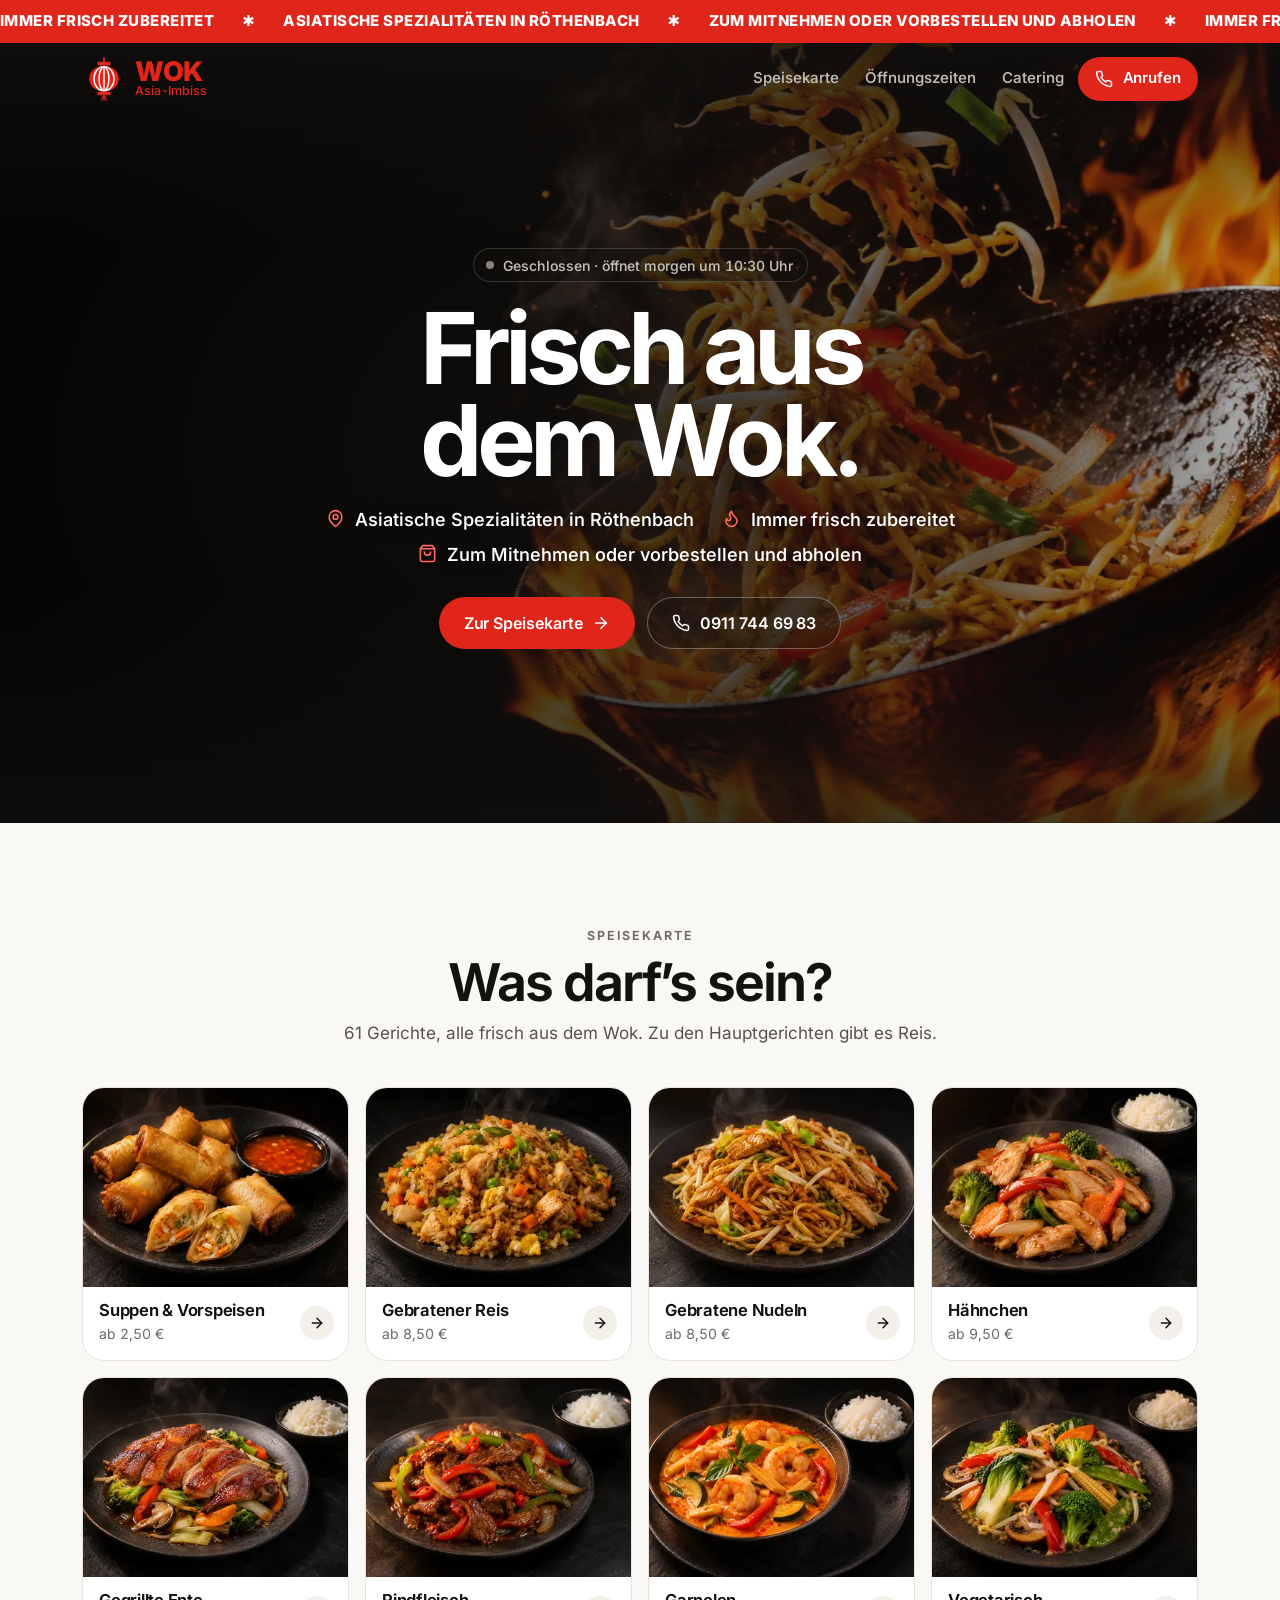
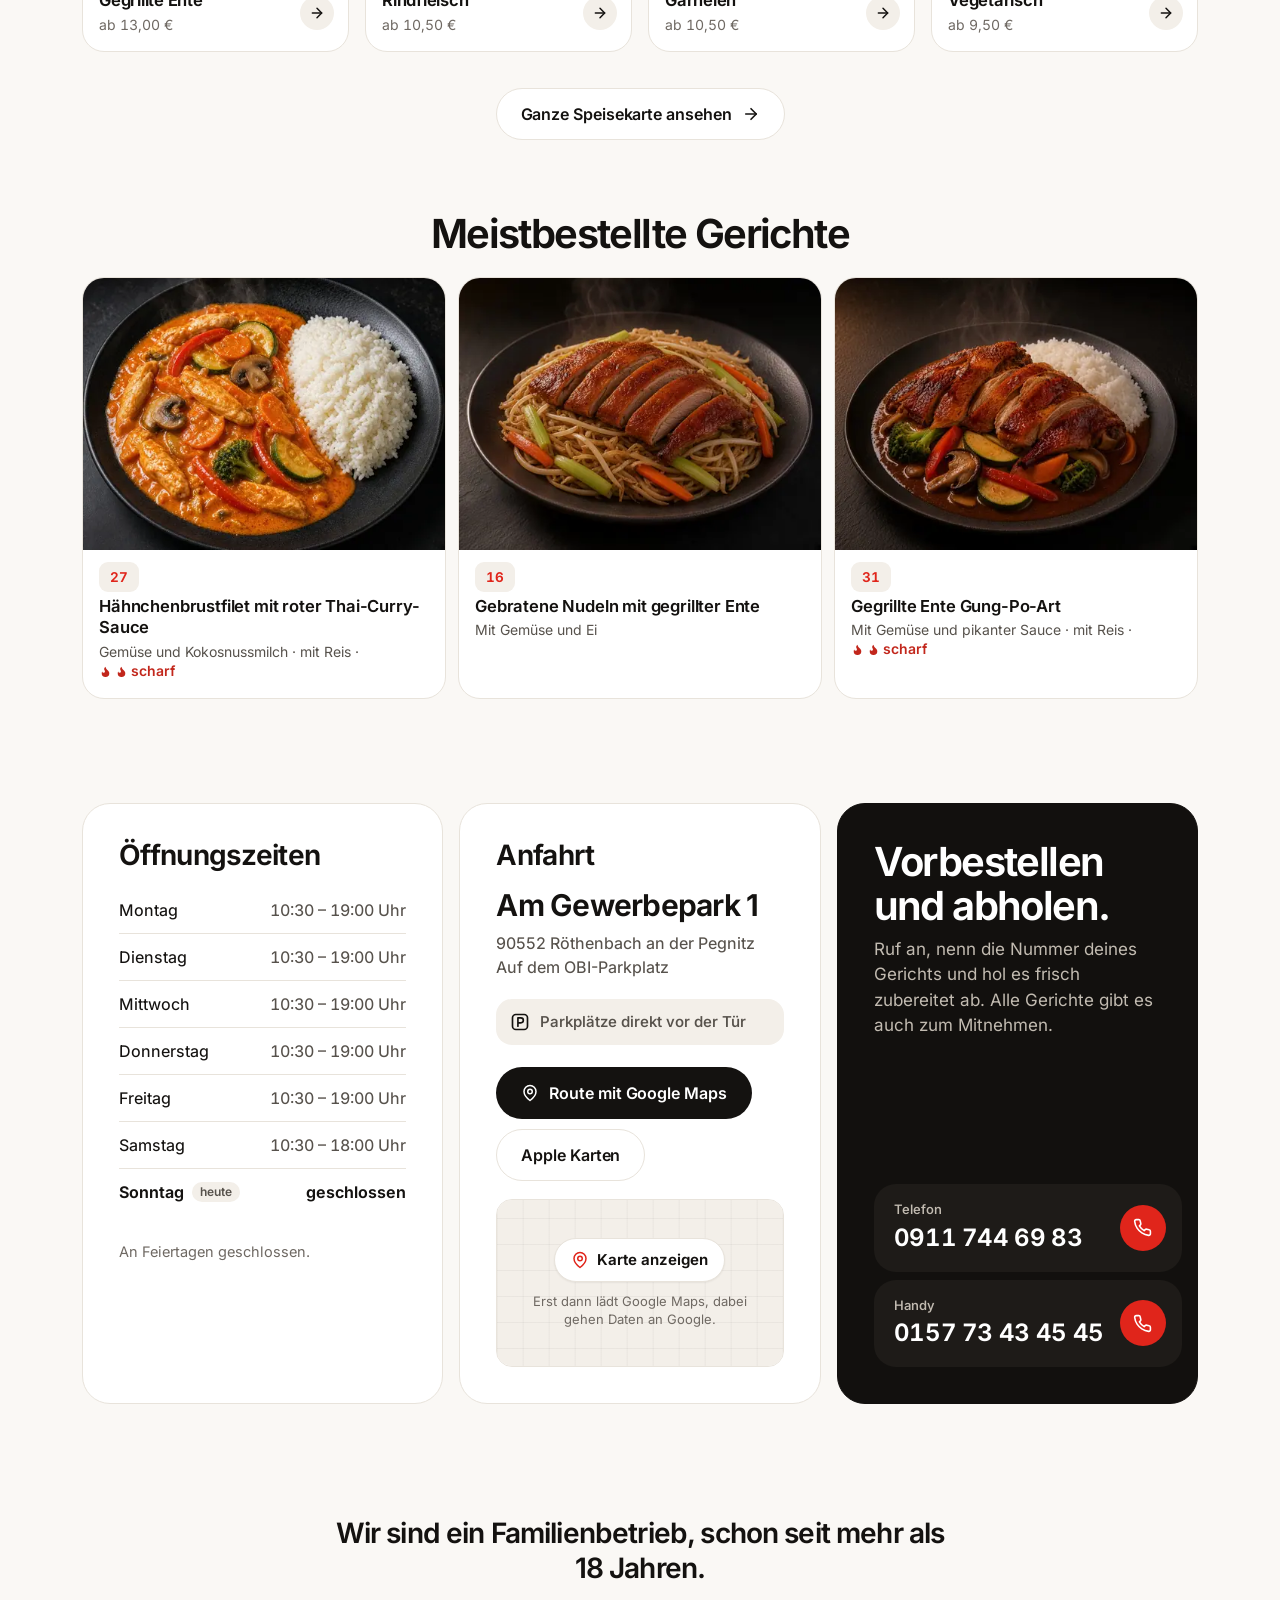
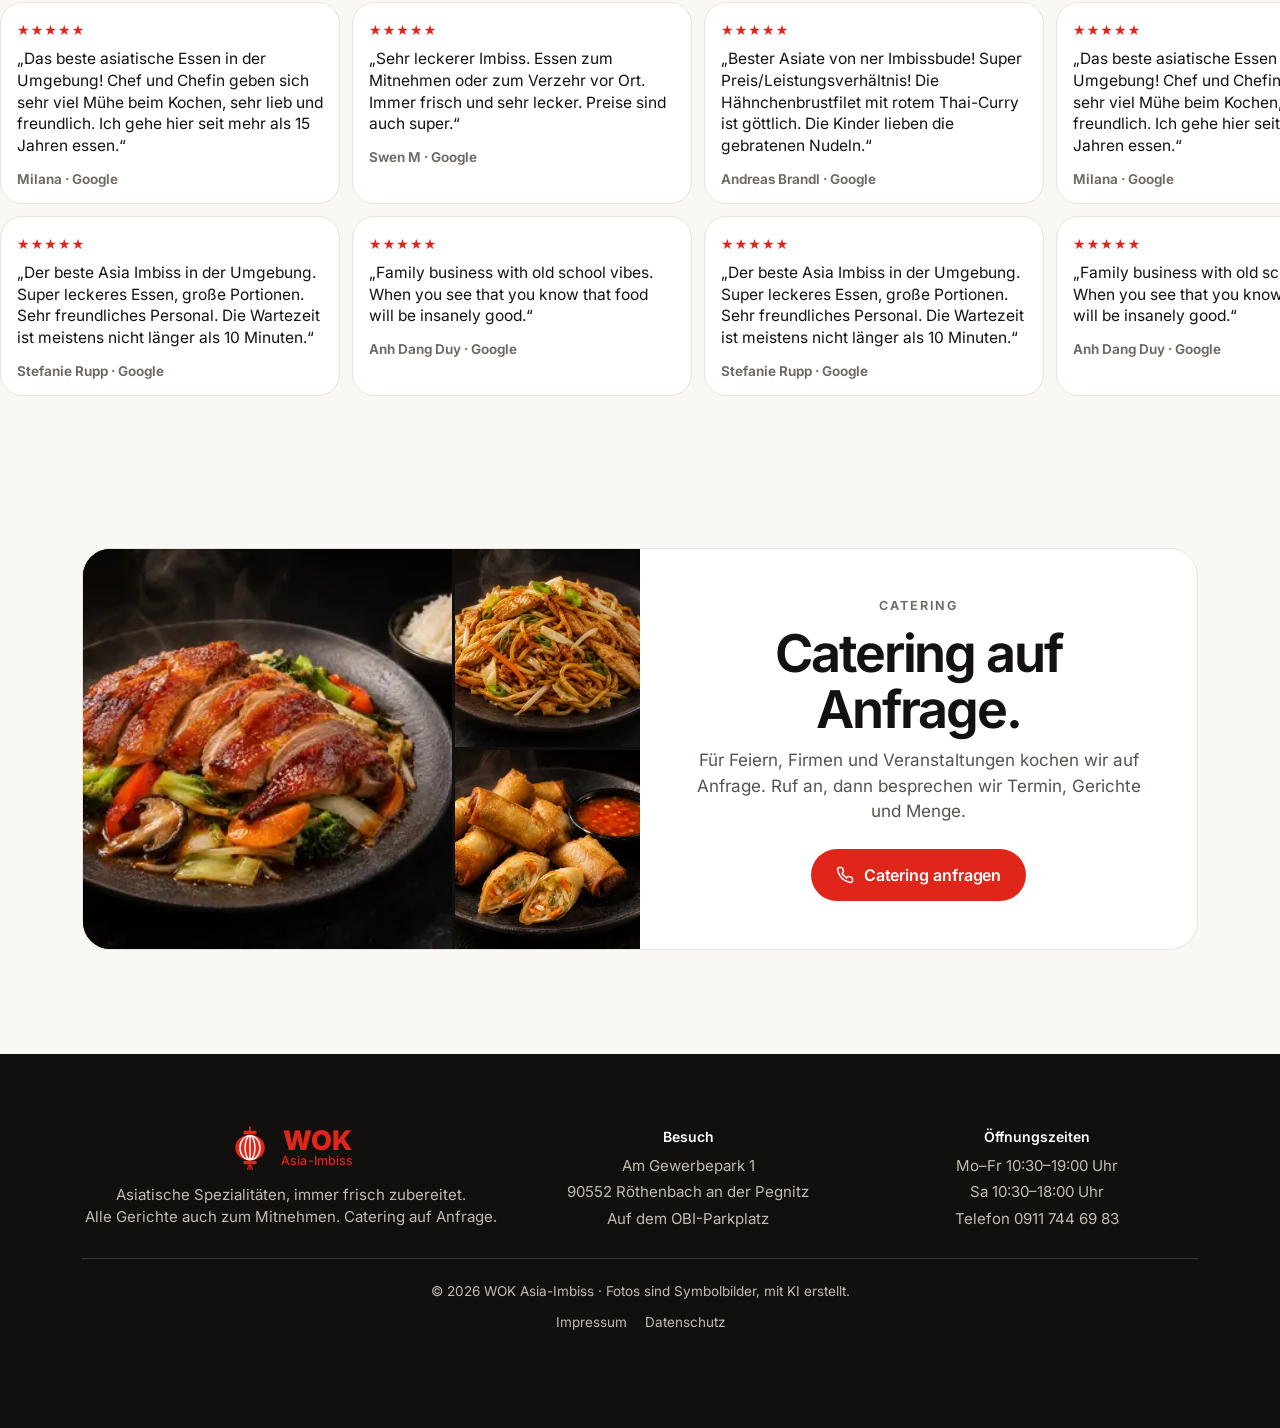
==== commit 3f1d3119: "Website aktualisiert (Quelle 8cf6710)" ====
--- a/index.html
+++ b/index.html
@@ -13,7 +13,7 @@
 <link rel="apple-touch-icon" href="/apple-touch-icon.png">
 <link rel="preload" href="/fonts/inter-latin.woff2" as="font" type="font/woff2" crossorigin>
 <link rel="preload" as="image" type="image/webp" imagesrcset="/img/hero-480.7e2e9b.webp 480w, /img/hero-960.7e2e9b.webp 960w, /img/hero-1536.7e2e9b.webp 1536w" imagesizes="100vw" fetchpriority="high">
-<link rel="stylesheet" href="/styles.css?v=42ebe47c">
+<link rel="stylesheet" href="/styles.css?v=84c07d3f">
 <script>document.documentElement.classList.add("js")</script>
 <meta property="og:type" content="website">
 <meta property="og:locale" content="de_DE">
@@ -157,7 +157,10 @@
         <a class="btn btn-line" href="https://maps.apple.com/?q=WOK%20Asia-Imbiss&address=Am%20Gewerbepark%201%2C%2090552%20R%C3%B6thenbach%20an%20der%20Pegnitz" rel="noopener" target="_blank">Apple Karten</a>
       </div>
       <div class="karte">
-        <iframe title="Karte: wo der WOK Asia-Imbiss steht" loading="lazy" referrerpolicy="no-referrer-when-downgrade" src="https://maps.google.com/maps?q=WOK+Asia-Imbiss,+Am+Gewerbepark+1,+90552+R%C3%B6thenbach&amp;hl=de&amp;z=16&amp;t=m&amp;output=embed"></iframe>
+        <a class="karte-laden" href="https://www.google.com/maps/search/?api=1&query=WOK%20Asia-Imbiss%2C%20Am%20Gewerbepark%201%2C%2090552%20R%C3%B6thenbach%20an%20der%20Pegnitz" rel="noopener" target="_blank" data-karte="https://maps.google.com/maps?q=WOK+Asia-Imbiss,+Am+Gewerbepark+1,+90552+R%C3%B6thenbach&amp;hl=de&amp;z=16&amp;t=m&amp;output=embed">
+          <strong><svg viewBox="0 0 24 24" fill="none" stroke="currentColor" stroke-width="2" stroke-linecap="round" stroke-linejoin="round" aria-hidden="true"><path d="M20 10c0 6-8 12-8 12s-8-6-8-12a8 8 0 0 1 16 0Z"/><circle cx="12" cy="10" r="3"/></svg>Karte anzeigen</strong>
+          <small>Erst dann lädt Google Maps, dabei gehen Daten an Google.</small>
+        </a>
       </div>
     </div>
     <div class="box b-order" data-reveal>
@@ -223,6 +226,6 @@
 </footer>
 <div class="call-dock-bar"><a class="call-dock" href="tel:+499117446983" aria-label="Anrufen und bestellen: 0911 744 69 83"><span class="call-dock-ico" aria-hidden="true"><svg viewBox="0 0 24 24" fill="none" stroke="currentColor" stroke-width="2" stroke-linecap="round" stroke-linejoin="round" aria-hidden="true"><path d="M22 16.92v3a2 2 0 0 1-2.18 2 19.79 19.79 0 0 1-8.63-3.07 19.5 19.5 0 0 1-6-6 19.79 19.79 0 0 1-3.07-8.67A2 2 0 0 1 4.11 2h3a2 2 0 0 1 2 1.72 12.84 12.84 0 0 0 .7 2.81 2 2 0 0 1-.45 2.11L8.09 9.91a16 16 0 0 0 6 6l1.27-1.27a2 2 0 0 1 2.11-.45 12.84 12.84 0 0 0 2.81.7A2 2 0 0 1 22 16.92z"/></svg></span><span>Anrufen</span><span class="call-dock-nr">0911 744 69 83</span></a></div>
 <script>window.__WOK__={"zeiten":[{"tag":1,"von":"10:30","bis":"19:00"},{"tag":2,"von":"10:30","bis":"19:00"},{"tag":3,"von":"10:30","bis":"19:00"},{"tag":4,"von":"10:30","bis":"19:00"},{"tag":5,"von":"10:30","bis":"19:00"},{"tag":6,"von":"10:30","bis":"18:00"}],"zu":[]};</script>
-<script src="/app.js?v=c49a8eff" defer></script>
+<script src="/app.js?v=97fa8121" defer></script>
 </body>
 </html>
--- a/styles.css
+++ b/styles.css
@@ -348,6 +348,13 @@
 .b-map { display: flex; flex-direction: column; }
 .karte { margin-top: 18px; height: 168px; border-radius: 16px; overflow: hidden; border: 1px solid var(--line); background: var(--surface-2); }
 .karte iframe { display: block; width: 100%; height: 100%; border: 0; }
+/* Platzhalter: Google Maps lädt erst nach einem Tipp (vorher geht nichts an Google). */
+.karte-laden { display: flex; flex-direction: column; align-items: center; justify-content: center; gap: 10px; height: 100%; padding: 16px; border-radius: 0; text-align: center; text-decoration: none; color: var(--ink); background-color: var(--surface-2); background-image: linear-gradient(90deg, rgba(20, 18, 16, 0.045) 1px, transparent 1px), linear-gradient(rgba(20, 18, 16, 0.045) 1px, transparent 1px); background-size: 26px 26px; background-position: center; }
+.karte-laden strong { display: inline-flex; align-items: center; gap: 8px; padding: 10px 16px; border-radius: 999px; background: var(--surface); border: 1px solid var(--line); font-size: 15px; font-weight: 650; box-shadow: 0 1px 2px rgba(20, 18, 16, 0.06); transition: border-color 0.2s var(--ease); }
+.karte-laden strong svg { width: 18px; height: 18px; color: var(--accent); }
+.karte-laden small { font-size: 13px; line-height: 1.4; color: var(--ink-3); max-width: 32ch; }
+.karte-laden:hover strong { border-color: var(--ink-3); }
+.karte-laden:focus-visible { outline-offset: -3px; }
 .address { font-style: normal; font-size: clamp(22px, 3vw, 30px); font-weight: 650; letter-spacing: -0.025em; line-height: 1.2; }
 .address span { display: block; font-size: 16px; font-weight: 450; letter-spacing: 0; color: var(--ink-2); margin-top: 8px; line-height: 1.5; }
 .park { display: flex; align-items: center; gap: 10px; margin-top: 20px; padding: 12px 14px; border-radius: var(--r); background: var(--surface-2); font-size: 15px; font-weight: 550; color: var(--ink-2); }
